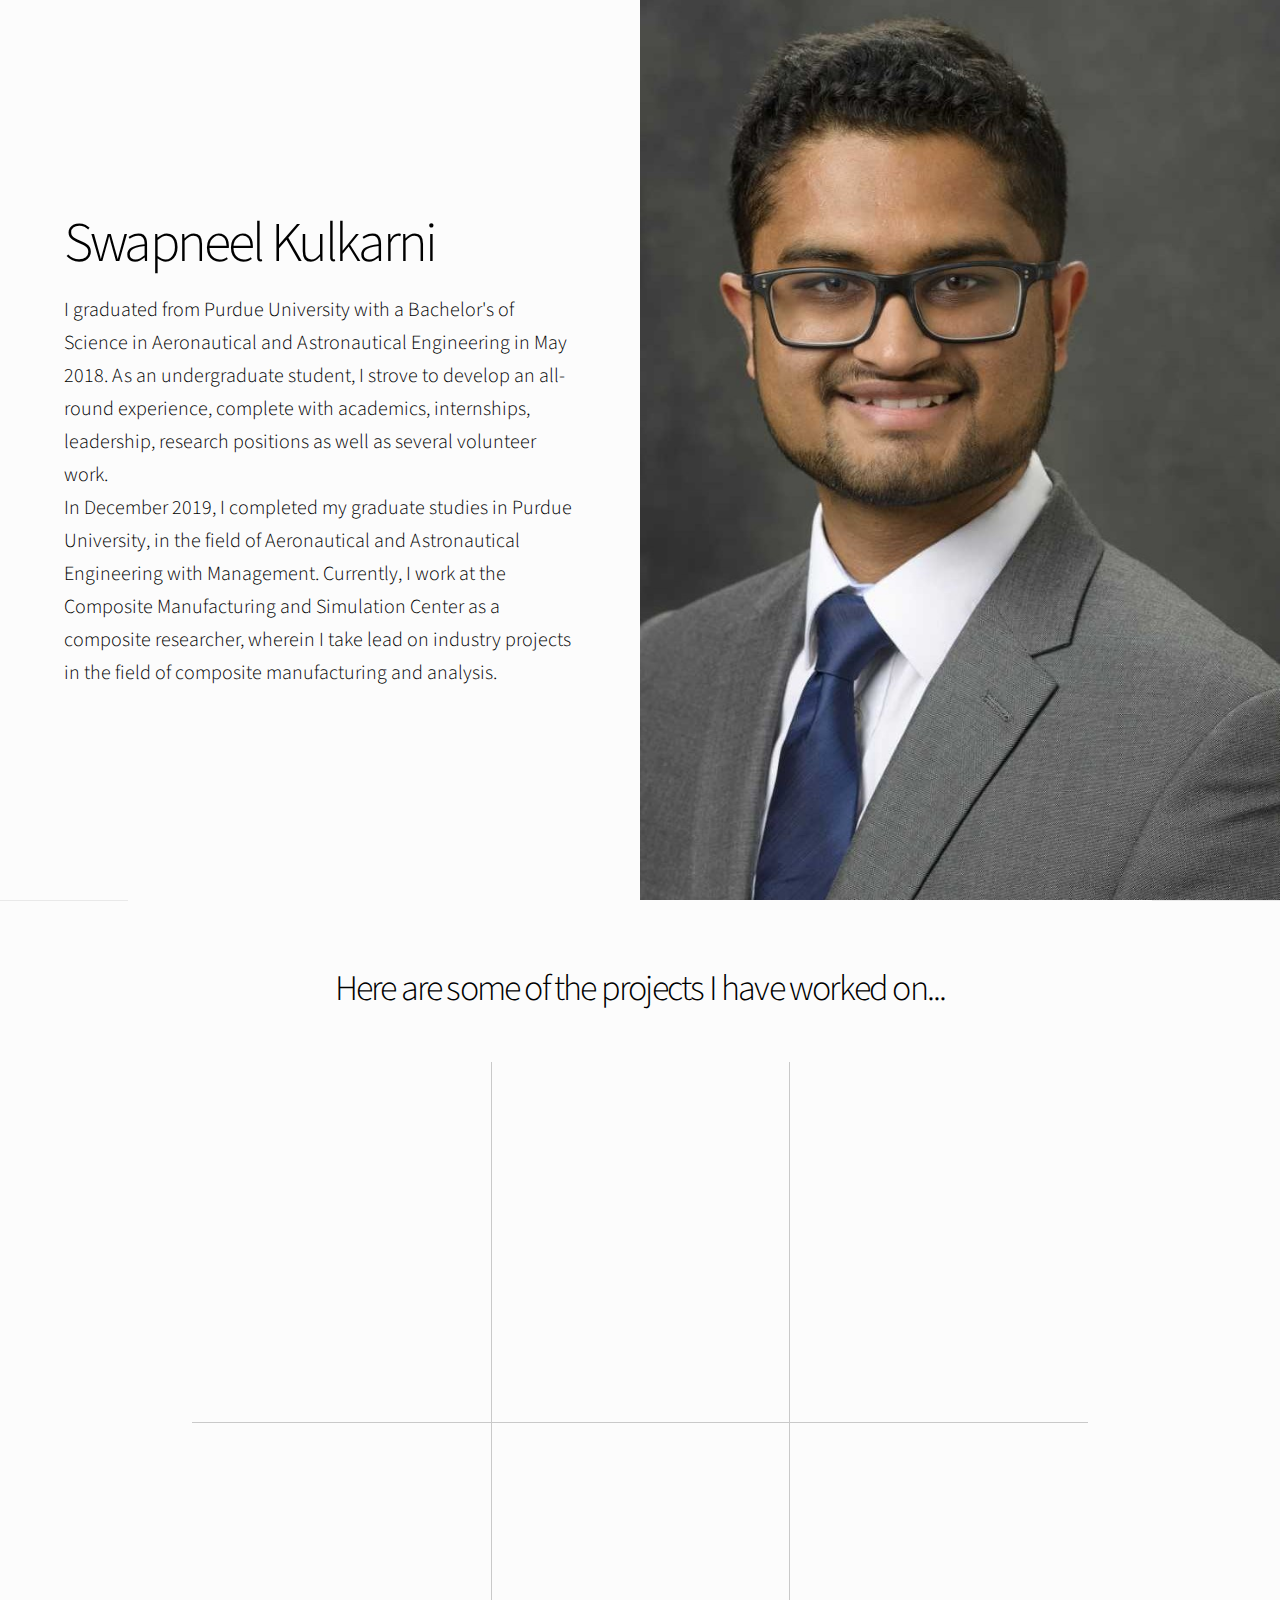
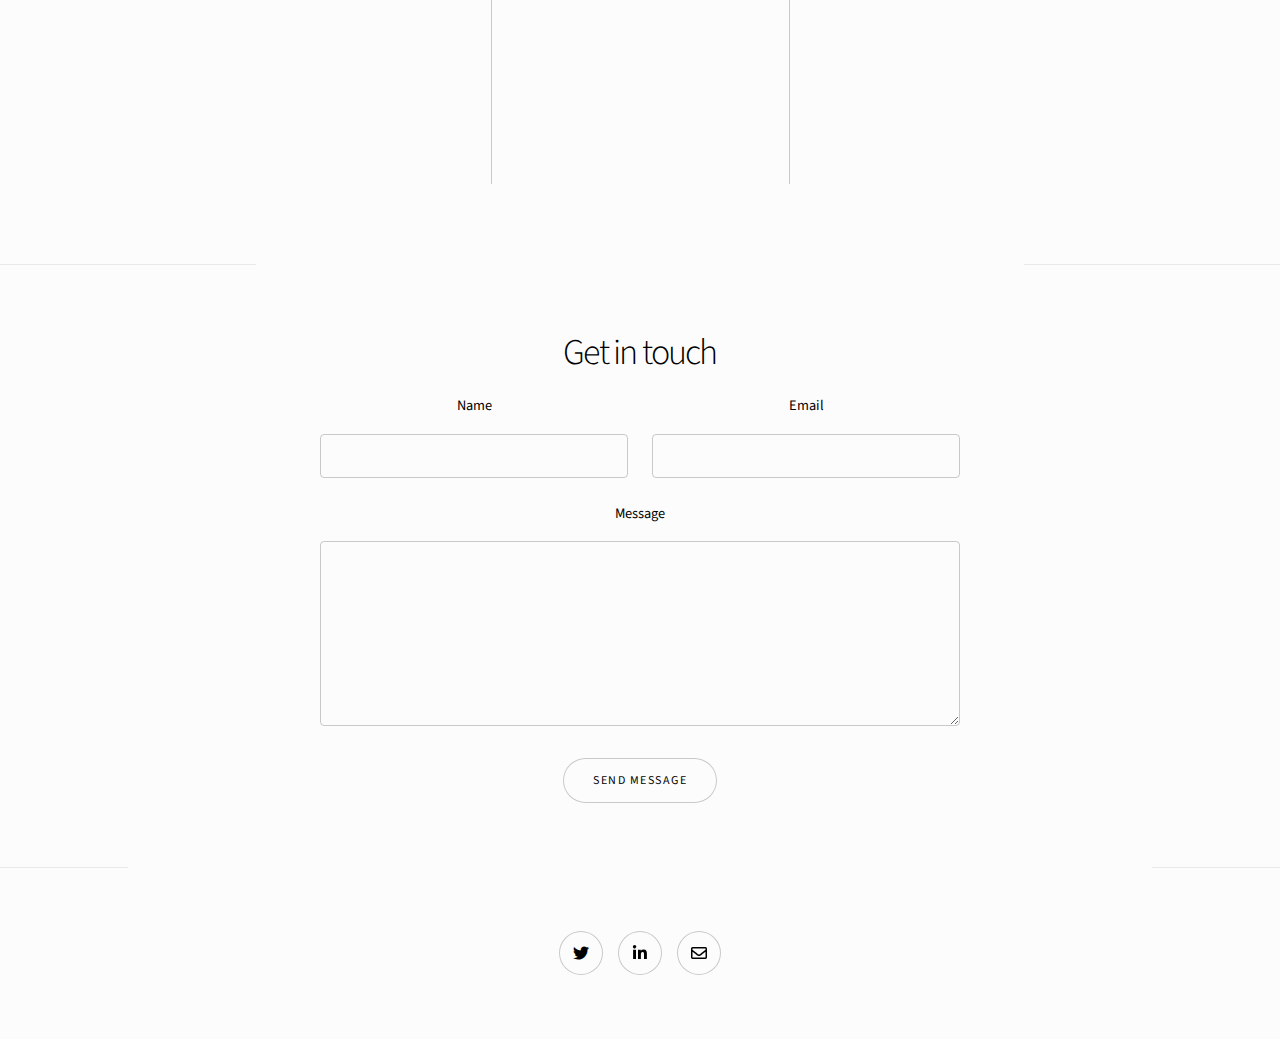
==== index.html @ a33b2bcf "Initialized Swapneel's website" ====
<!DOCTYPE HTML>
<!--
	Story by HTML5 UP
	html5up.net | @ajlkn
	Free for personal and commercial use under the CCA 3.0 license (html5up.net/license)
-->
<html>

<head>
	<title>Story by HTML5 UP</title>
	<meta charset="utf-8" />
	<meta name="viewport" content="width=device-width, initial-scale=1, user-scalable=no" />
	<link rel="stylesheet" href="assets/css/main.css" />
	<noscript>
		<link rel="stylesheet" href="assets/css/noscript.css" /></noscript>
</head>

<body class="is-preload">

	<!-- Wrapper -->
	<div id="wrapper" class="divided">

		<!-- One -->
		<section
			class="banner style1 orient-left content-align-left image-position-right fullscreen onload-image-fade-in onload-content-fade-right">
			<div class="content">
				<h1>Swapneel Kulkarni</h1>
				<p class="major">I graduated from Purdue University with a Bachelor's of Science in Aeronautical and
					Astronautical Engineering in May 2018. As an undergraduate student, I strove to develop an all-round
					experience, complete with academics, internships, leadership, research positions as well as several
					volunteer work. <br>

					In December 2019, I completed my graduate studies in Purdue University, in the field of Aeronautical
					and Astronautical Engineering with Management. Currently, I work at the Composite Manufacturing and
					Simulation Center as a composite researcher, wherein I take lead on industry projects in the field
					of composite manufacturing and analysis.<br>

				</p>

			</div>
			<div class="image">
				<img src="images/Professional Photo2.jpg" alt="" />
			</div>
		</section>




		<!-- Six -->
		<section class="wrapper style1 align-center">
			<div class="inner">
				<h2>Here are some of the projects I have worked on...</h2>
				<div class="items style1 medium onscroll-fade-in">
					<section>
						<h3>Composite Manufacturing and Simulation Center</h3>
						<p>Lorem ipsum dolor sit amet, consectetur adipiscing elit. Morbi dui turpis, cursus eget orci
							amet aliquam congue semper. Etiam eget ultrices risus nec tempor elit.</p>
						<form >
							
								<input class="portfolio-details-button" type="button" value="Details" id="xyz">
							
						</form>
					</section>
					
					<section>
						<h3>Composite Manufacturing and Simulation Center</h3>
						<p>Lorem ipsum dolor sit amet, consectetur adipiscing elit. Morbi dui turpis, cursus eget orci
							amet aliquam congue semper. Etiam eget ultrices risus nec tempor elit.</p>
						<form>
							<a href="#">
								<input type="button" value="Details" class="portfolio-details-button">
							</a>
						</form>
					</section>
					<section>
						<h3>Composite Manufacturing and Simulation Center</h3>
						<p>Lorem ipsum dolor sit amet, consectetur adipiscing elit. Morbi dui turpis, cursus eget orci
							amet aliquam congue semper. Etiam eget ultrices risus nec tempor elit.</p>
						<form>
							<a href="#">
								<input type="button" value="Details" class="portfolio-details-button">
							</a>
						</form>
					</section>
					<section>
						<h3>Composite Manufacturing and Simulation Center</h3>
						<p>Lorem ipsum dolor sit amet, consectetur adipiscing elit. Morbi dui turpis, cursus eget orci
							amet aliquam congue semper. Etiam eget ultrices risus nec tempor elit.</p>
						<form>
							<a href="#">
								<input type="button" value="Details" class="portfolio-details-button">
							</a>
						</form>
					</section>
					<section>
						<h3>Composite Manufacturing and Simulation Center</h3>
						<p>Lorem ipsum dolor sit amet, consectetur adipiscing elit. Morbi dui turpis, cursus eget orci
							amet aliquam congue semper. Etiam eget ultrices risus nec tempor elit.</p>
						<form>
							<a href="#">
								<input type="button" value="Details" class="portfolio-details-button">
							</a>
						</form>
					</section>
					<section>
						<h3>Composite Manufacturing and Simulation Center</h3>
						<p>Lorem ipsum dolor sit amet, consectetur adipiscing elit. Morbi dui turpis, cursus eget orci
							amet aliquam congue semper. Etiam eget ultrices risus nec tempor elit.</p>
						<form>
							<a href="#">
								<input type="button" value="Details" class="portfolio-details-button">
							</a>
						</form>
					</section>
				</div>
			</div>
		</section>




		<div class="modal">
			<div class="blankpage">
				<h2 class="lotitle">Lorem, ipsum dolor.</h2>
				<p class="lotext">Lorem ipsum dolor sit amet consectetur, adipisicing elit. Provident at id voluptas
					nostrum, omnis pariatur nam tenetur, distinctio reprehenderit vel laborum! Quas dolorem
					recusandae repudiandae. Amet dolorum quis velit fugiat. Lorem ipsum dolor sit, amet
					consectetur adipisicing elit. Reprehenderit, dignissimos. <br>Illum omnis, deserunt aut
					veritatis accusantium nesciunt dicta officiis dolore sit quos reprehenderit impedit
					temporibus ad quae voluptatem sequi libero! Lorem ipsum dolor sit amet consectetur,
					adipisicing elit. Ad qui officiis deleniti perferendis eum obcaecati adipisci nihil.
					<br>Commodi fuga necessitatibus, quis architecto, possimus nostrum, adipisci atque
					aliquam recusandae temporibus quod?Lorem ipsum dolor sit amet, consectetur adipisicing
					elit. Reprehenderit eveniet, qui expedita distinctio modi tenetur provident laboriosam
					ea sunt incidunt illum eaque autem totam vel assumenda optio ipsum excepturi
					minima!Lorem ipsum dolor sit amet consectetur, adipisicing elit. Provident at id
					voluptas nostrum, omnis pariatur nam tenetur, distinctio reprehenderit vel laborum! Quas
					dolorem recusandae repudiandae. Amet dolorum quis velit fugiat. Lorem ipsum dolor sit,
					amet consectetur adipisicing elit. Reprehenderit, dignissimos. <br>Illum omnis, deserunt
					aut veritatis accusantium nesciunt dicta officiis dolore sit quos reprehenderit impedit
					temporibus ad quae voluptatem sequi libero! Lorem ipsum dolor sit amet consectetur,
					adipisicing elit. Ad qui officiis deleniti perferendis eum obcaecati adipisci nihil.
					<br>Commodi fuga necessitatibus, quis architecto, possimus nostrum, adipisci atque
					aliquam recusandae temporibus quod?Lorem ipsum dolor sit amet, consectetur adipisicing
					elit. Reprehenderit eveniet, qui expedita distinctio modi tenetur provident laboriosam
					ea sunt incidunt illum eaque autem totam vel assumenda optio ipsum excepturi minima!</p>
			</div>
		</div>



		<!-- Seven -->
		<section class="wrapper style1 align-center">
			<div class="inner medium">
				<h2>Get in touch</h2>
				<form method="post" action="#">
					<div class="fields">
						<div class="field half">
							<label for="name">Name</label>
							<input type="text" name="name" id="name" value="" />
						</div>
						<div class="field half">
							<label for="email">Email</label>
							<input type="email" name="email" id="email" value="" />
						</div>
						<div class="field">
							<label for="message">Message</label>
							<textarea name="message" id="message" rows="6"></textarea>
						</div>
					</div>
					<ul class="actions special">
						<li><input type="submit" name="submit" id="submit" value="Send Message" /></li>
					</ul>
				</form>

			</div>
		</section>

		<!-- Footer -->
		<footer class="wrapper style1 align-center">
			<div class="inner">
				<ul class="icons">
					<li><a href="#" class="icon brands style2 fa-twitter"><span class="label">Twitter</span></a></li>
					<li><a href="https://www.linkedin.com/in/swapneel-kulkarni/"
							class="icon brands style2 fa-linkedin-in"><span class="label">LinkedIn</span></a></li>
					<li><a href="#" class="icon style2 fa-envelope"><span class="label">Email</span></a></li>
				</ul>

			</div>
		</footer>

	</div>

	<!-- Scripts -->
	<script src="assets/js/jquery.min.js"></script>
	<script src="assets/js/jquery.scrollex.min.js"></script>
	<script src="assets/js/jquery.scrolly.min.js"></script>
	<script src="assets/js/browser.min.js"></script>
	<script src="assets/js/breakpoints.min.js"></script>
	<script src="assets/js/util.js"></script>
	<script src="assets/js/main.js"></script>
	<script src="assets/js/app.js"></script>


</body>

</html>
---- assets/css/main.css ----
@import url(fontawesome-all.min.css);
@import url("https://fonts.googleapis.com/css?family=Source+Sans+Pro:300,300i,400,400i");

html, body, div, span, applet, object,
iframe, h1, h2, h3, h4, h5, h6, p, blockquote,
pre, a, abbr, acronym, address, big, cite,
code, del, dfn, em, img, ins, kbd, q, s, samp,
small, strike, strong, sub, sup, tt, var, b,
u, i, center, dl, dt, dd, ol, ul, li, fieldset,
form, label, legend, table, caption, tbody,
tfoot, thead, tr, th, td, article, aside,
canvas, details, embed, figure, figcaption,
footer, header, hgroup, menu, nav, output, ruby,
section, summary, time, mark, audio, video {
	margin: 0;
	padding: 0;
	border: 0;
	font-size: 100%;
	font: inherit;
	vertical-align: baseline;
	background-color: #fcfcfc;}

article, aside, details, figcaption, figure,
footer, header, hgroup, menu, nav, section {
	display: block;}

body {
	line-height: 1;
}

.modal {
	background: rgba(0, 0, 0, 0.8);
	position: fixed;
	top: 0;
	left: 0;
	width: 100%;
	height: 100%;
	opacity: 0;
	pointer-events: none;
}

.modal.open {
	opacity: 1;
	pointer-events: all;
}

.modal h2 {
	color: white;
	position: absolute;
	bottom: 5%;
	left: 50%;
	transform: translate(-50%, -5%);
}

.modal p {
	color: white;
	position: absolute;
	bottom: 5%;
	left: 50%;
	transform: translate(-50%, -5%);
}



ol, ul {
	list-style: none;
}

blockquote, q {
	quotes: none;
}

	blockquote:before, blockquote:after, q:before, q:after {
		content: '';
		content: none;
	}

table {
	border-collapse: collapse;
	border-spacing: 0;
}

body {
	-webkit-text-size-adjust: none;
}

mark {
	background-color: transparent;
	color: inherit;
}

input::-moz-focus-inner {
	border: 0;
	padding: 0;
}

input, select, textarea {
	-moz-appearance: none;
	-webkit-appearance: none;
	-ms-appearance: none;
	appearance: none;
}

/* Basic */

	@-ms-viewport {
		width: device-width;
	}

	body {
		-ms-overflow-style: scrollbar;
	}

	@media screen and (max-width: 480px) {

		html, body {
			min-width: 320px;
		}

	}

	html {
		box-sizing: border-box;
	}

	*, *:before, *:after {
		box-sizing: inherit;
	}

	body {
		background: #ffffff;
	}

		body.is-preload *, body.is-preload *:before, body.is-preload *:after {
			-moz-animation: none !important;
			-webkit-animation: none !important;
			-ms-animation: none !important;
			animation: none !important;
			-moz-transition: none !important;
			-webkit-transition: none !important;
			-ms-transition: none !important;
			transition: none !important;
		}

/* Type */

	html {
		font-size: 18pt;
	}

		@media screen and (max-width: 1680px) {

			html {
				font-size: 14pt;
			}

		}

		@media screen and (max-width: 1280px) {

			html {
				font-size: 12pt;
			}

		}

		@media screen and (max-width: 736px) {

			html {
				font-size: 11pt;
			}

		}

		@media screen and (max-width: 360px) {

			html {
				font-size: 10pt;
			}

		}

	body {
		background-color: #ffffff;
		color: #000000;
	}

	body, input, select, textarea {
		font-family: "Source Sans Pro", Helvetica, sans-serif;
		font-size: 1rem;
		font-weight: 300;
		line-height: 1.65;
	}

	a {
		-moz-transition: color 0.2s ease-in-out;
		-webkit-transition: color 0.2s ease-in-out;
		-ms-transition: color 0.2s ease-in-out;
		transition: color 0.2s ease-in-out;
		text-decoration: none;
	}

		a:hover {
			text-decoration: none;
		}

	strong, b {
		font-weight: 400;
	}

	em, i {
		font-style: italic;
	}

	p {
		margin: 0 0 2rem 0;
	}

		p.major {
			font-size: 1.25rem;
		}

	h1, h2, h3, h4, h5, h6 {
		font-weight: 300;
		line-height: 1.375;
		letter-spacing: -0.05em;
		margin: 0 0 1rem 0;
	}

		h1 a, h2 a, h3 a, h4 a, h5 a, h6 a {
			color: inherit;
			text-decoration: none;
		}

	h1 {
		font-size: 3.5rem;
		line-height: 1.2;
	}

	h2 {
		font-size: 2.25rem;
	}

	h3 {
		font-size: 1.5rem;
	}

	h4 {
		font-size: 1.1rem;
	}

	h5 {
		font-size: 0.9rem;
	}

	h6 {
		font-size: 0.7rem;
	}

	sub {
		font-size: 0.8rem;
		position: relative;
		top: 0.5rem;
	}

	sup {
		font-size: 0.8rem;
		position: relative;
		top: -0.5rem;
	}

	blockquote {
		border-left: solid 4px;
		font-style: italic;
		margin: 0 0 2rem 0;
		padding: 0.5rem 0 0.5rem 2rem;
	}

	code {
		border-radius: 4px;
		font-family: "Courier New", monospace;
		font-size: 0.9em;
		margin: 0 0.25rem;
		padding: 0.25rem 0.325rem;
	}

	pre {
		-webkit-overflow-scrolling: touch;
		font-family: "Courier New", monospace;
		font-size: 0.9em;
		margin: 0 0 2rem 0;
	}

		pre code {
			display: block;
			line-height: 1.5;
			padding: 0.75rem 1rem;
			overflow-x: auto;
		}

	hr {
		border: 0;
		border-bottom: solid 1px;
		margin: 2.5rem 0;
	}

		hr.major {
			margin: 3.5rem 0;
		}

	.align-left {
		text-align: left;
	}

	.align-center {
		text-align: center;
	}

	.align-right {
		text-align: right;
	}

	@media screen and (max-width: 736px) {

		p.major {
			font-size: 1.1rem;
		}

		h1 {
			font-size: 2.5rem;
		}

		h2 {
			font-size: 2rem;
		}

		h3 {
			font-size: 1.25rem;
		}

		h4 {
			font-size: 1rem;
		}

	}

	input, select, textarea {
		color: #000000;
	}

	a {
		color: #000000;
	}

		a:hover {
			color: #47D3E5;
		}

	strong, b {
		color: #000000;
	}

	h1, h2, h3, h4, h5, h6 {
		color: #000000;
	}

	blockquote {
		border-left-color: rgba(0, 0, 0, 0.2);
	}

	code {
		background: rgba(0, 0, 0, 0.05);
		border-color: rgba(0, 0, 0, 0.2);
	}

	hr {
		border-bottom-color: rgba(0, 0, 0, 0.2);
	}

/* Row */

	.row {
		display: flex;
		flex-wrap: wrap;
		box-sizing: border-box;
		align-items: stretch;
	}

		.row > * {
			box-sizing: border-box;
		}

		.row.gtr-uniform > * > :last-child {
			margin-bottom: 0;
		}

		.row.aln-left {
			justify-content: flex-start;
		}

		.row.aln-center {
			justify-content: center;
		}

		.row.aln-right {
			justify-content: flex-end;
		}

		.row.aln-top {
			align-items: flex-start;
		}

		.row.aln-middle {
			align-items: center;
		}

		.row.aln-bottom {
			align-items: flex-end;
		}

		.row > .imp {
			order: -1;
		}

		.row > .col-1 {
			width: 8.33333%;
		}

		.row > .off-1 {
			margin-left: 8.33333%;
		}

		.row > .col-2 {
			width: 16.66667%;
		}

		.row > .off-2 {
			margin-left: 16.66667%;
		}

		.row > .col-3 {
			width: 25%;
		}

		.row > .off-3 {
			margin-left: 25%;
		}

		.row > .col-4 {
			width: 33.33333%;
		}

		.row > .off-4 {
			margin-left: 33.33333%;
		}

		.row > .col-5 {
			width: 41.66667%;
		}

		.row > .off-5 {
			margin-left: 41.66667%;
		}

		.row > .col-6 {
			width: 50%;
		}

		.row > .off-6 {
			margin-left: 50%;
		}

		.row > .col-7 {
			width: 58.33333%;
		}

		.row > .off-7 {
			margin-left: 58.33333%;
		}

		.row > .col-8 {
			width: 66.66667%;
		}

		.row > .off-8 {
			margin-left: 66.66667%;
		}

		.row > .col-9 {
			width: 75%;
		}

		.row > .off-9 {
			margin-left: 75%;
		}

		.row > .col-10 {
			width: 83.33333%;
		}

		.row > .off-10 {
			margin-left: 83.33333%;
		}

		.row > .col-11 {
			width: 91.66667%;
		}

		.row > .off-11 {
			margin-left: 91.66667%;
		}

		.row > .col-12 {
			width: 100%;
		}

		.row > .off-12 {
			margin-left: 100%;
		}

		.row.gtr-0 {
			margin-top: 0;
			margin-left: 0rem;
		}

			.row.gtr-0 > * {
				padding: 0 0 0 0rem;
			}

			.row.gtr-0.gtr-uniform {
				margin-top: 0rem;
			}

				.row.gtr-0.gtr-uniform > * {
					padding-top: 0rem;
				}

		.row.gtr-25 {
			margin-top: 0;
			margin-left: -0.5rem;
		}

			.row.gtr-25 > * {
				padding: 0 0 0 0.5rem;
			}

			.row.gtr-25.gtr-uniform {
				margin-top: -0.5rem;
			}

				.row.gtr-25.gtr-uniform > * {
					padding-top: 0.5rem;
				}

		.row.gtr-50 {
			margin-top: 0;
			margin-left: -1rem;
		}

			.row.gtr-50 > * {
				padding: 0 0 0 1rem;
			}

			.row.gtr-50.gtr-uniform {
				margin-top: -1rem;
			}

				.row.gtr-50.gtr-uniform > * {
					padding-top: 1rem;
				}

		.row {
			margin-top: 0;
			margin-left: -2rem;
		}

			.row > * {
				padding: 0 0 0 2rem;
			}

			.row.gtr-uniform {
				margin-top: -2rem;
			}

				.row.gtr-uniform > * {
					padding-top: 2rem;
				}

		.row.gtr-150 {
			margin-top: 0;
			margin-left: -3rem;
		}

			.row.gtr-150 > * {
				padding: 0 0 0 3rem;
			}

			.row.gtr-150.gtr-uniform {
				margin-top: -3rem;
			}

				.row.gtr-150.gtr-uniform > * {
					padding-top: 3rem;
				}

		.row.gtr-200 {
			margin-top: 0;
			margin-left: -4rem;
		}

			.row.gtr-200 > * {
				padding: 0 0 0 4rem;
			}

			.row.gtr-200.gtr-uniform {
				margin-top: -4rem;
			}

				.row.gtr-200.gtr-uniform > * {
					padding-top: 4rem;
				}

		@media screen and (max-width: 1680px) {

			.row {
				display: flex;
				flex-wrap: wrap;
				box-sizing: border-box;
				align-items: stretch;
			}

				.row > * {
					box-sizing: border-box;
				}

				.row.gtr-uniform > * > :last-child {
					margin-bottom: 0;
				}

				.row.aln-left {
					justify-content: flex-start;
				}

				.row.aln-center {
					justify-content: center;
				}

				.row.aln-right {
					justify-content: flex-end;
				}

				.row.aln-top {
					align-items: flex-start;
				}

				.row.aln-middle {
					align-items: center;
				}

				.row.aln-bottom {
					align-items: flex-end;
				}

				.row > .imp-xlarge {
					order: -1;
				}

				.row > .col-1-xlarge {
					width: 8.33333%;
				}

				.row > .off-1-xlarge {
					margin-left: 8.33333%;
				}

				.row > .col-2-xlarge {
					width: 16.66667%;
				}

				.row > .off-2-xlarge {
					margin-left: 16.66667%;
				}

				.row > .col-3-xlarge {
					width: 25%;
				}

				.row > .off-3-xlarge {
					margin-left: 25%;
				}

				.row > .col-4-xlarge {
					width: 33.33333%;
				}

				.row > .off-4-xlarge {
					margin-left: 33.33333%;
				}

				.row > .col-5-xlarge {
					width: 41.66667%;
				}

				.row > .off-5-xlarge {
					margin-left: 41.66667%;
				}

				.row > .col-6-xlarge {
					width: 50%;
				}

				.row > .off-6-xlarge {
					margin-left: 50%;
				}

				.row > .col-7-xlarge {
					width: 58.33333%;
				}

				.row > .off-7-xlarge {
					margin-left: 58.33333%;
				}

				.row > .col-8-xlarge {
					width: 66.66667%;
				}

				.row > .off-8-xlarge {
					margin-left: 66.66667%;
				}

				.row > .col-9-xlarge {
					width: 75%;
				}

				.row > .off-9-xlarge {
					margin-left: 75%;
				}

				.row > .col-10-xlarge {
					width: 83.33333%;
				}

				.row > .off-10-xlarge {
					margin-left: 83.33333%;
				}

				.row > .col-11-xlarge {
					width: 91.66667%;
				}

				.row > .off-11-xlarge {
					margin-left: 91.66667%;
				}

				.row > .col-12-xlarge {
					width: 100%;
				}

				.row > .off-12-xlarge {
					margin-left: 100%;
				}

				.row.gtr-0 {
					margin-top: 0;
					margin-left: 0rem;
				}

					.row.gtr-0 > * {
						padding: 0 0 0 0rem;
					}

					.row.gtr-0.gtr-uniform {
						margin-top: 0rem;
					}

						.row.gtr-0.gtr-uniform > * {
							padding-top: 0rem;
						}

				.row.gtr-25 {
					margin-top: 0;
					margin-left: -0.5rem;
				}

					.row.gtr-25 > * {
						padding: 0 0 0 0.5rem;
					}

					.row.gtr-25.gtr-uniform {
						margin-top: -0.5rem;
					}

						.row.gtr-25.gtr-uniform > * {
							padding-top: 0.5rem;
						}

				.row.gtr-50 {
					margin-top: 0;
					margin-left: -1rem;
				}

					.row.gtr-50 > * {
						padding: 0 0 0 1rem;
					}

					.row.gtr-50.gtr-uniform {
						margin-top: -1rem;
					}

						.row.gtr-50.gtr-uniform > * {
							padding-top: 1rem;
						}

				.row {
					margin-top: 0;
					margin-left: -2rem;
				}

					.row > * {
						padding: 0 0 0 2rem;
					}

					.row.gtr-uniform {
						margin-top: -2rem;
					}

						.row.gtr-uniform > * {
							padding-top: 2rem;
						}

				.row.gtr-150 {
					margin-top: 0;
					margin-left: -3rem;
				}

					.row.gtr-150 > * {
						padding: 0 0 0 3rem;
					}

					.row.gtr-150.gtr-uniform {
						margin-top: -3rem;
					}

						.row.gtr-150.gtr-uniform > * {
							padding-top: 3rem;
						}

				.row.gtr-200 {
					margin-top: 0;
					margin-left: -4rem;
				}

					.row.gtr-200 > * {
						padding: 0 0 0 4rem;
					}

					.row.gtr-200.gtr-uniform {
						margin-top: -4rem;
					}

						.row.gtr-200.gtr-uniform > * {
							padding-top: 4rem;
						}

		}

		@media screen and (max-width: 1280px) {

			.row {
				display: flex;
				flex-wrap: wrap;
				box-sizing: border-box;
				align-items: stretch;
			}

				.row > * {
					box-sizing: border-box;
				}

				.row.gtr-uniform > * > :last-child {
					margin-bottom: 0;
				}

				.row.aln-left {
					justify-content: flex-start;
				}

				.row.aln-center {
					justify-content: center;
				}

				.row.aln-right {
					justify-content: flex-end;
				}

				.row.aln-top {
					align-items: flex-start;
				}

				.row.aln-middle {
					align-items: center;
				}

				.row.aln-bottom {
					align-items: flex-end;
				}

				.row > .imp-large {
					order: -1;
				}

				.row > .col-1-large {
					width: 8.33333%;
				}

				.row > .off-1-large {
					margin-left: 8.33333%;
				}

				.row > .col-2-large {
					width: 16.66667%;
				}

				.row > .off-2-large {
					margin-left: 16.66667%;
				}

				.row > .col-3-large {
					width: 25%;
				}

				.row > .off-3-large {
					margin-left: 25%;
				}

				.row > .col-4-large {
					width: 33.33333%;
				}

				.row > .off-4-large {
					margin-left: 33.33333%;
				}

				.row > .col-5-large {
					width: 41.66667%;
				}

				.row > .off-5-large {
					margin-left: 41.66667%;
				}

				.row > .col-6-large {
					width: 50%;
				}

				.row > .off-6-large {
					margin-left: 50%;
				}

				.row > .col-7-large {
					width: 58.33333%;
				}

				.row > .off-7-large {
					margin-left: 58.33333%;
				}

				.row > .col-8-large {
					width: 66.66667%;
				}

				.row > .off-8-large {
					margin-left: 66.66667%;
				}

				.row > .col-9-large {
					width: 75%;
				}

				.row > .off-9-large {
					margin-left: 75%;
				}

				.row > .col-10-large {
					width: 83.33333%;
				}

				.row > .off-10-large {
					margin-left: 83.33333%;
				}

				.row > .col-11-large {
					width: 91.66667%;
				}

				.row > .off-11-large {
					margin-left: 91.66667%;
				}

				.row > .col-12-large {
					width: 100%;
				}

				.row > .off-12-large {
					margin-left: 100%;
				}

				.row.gtr-0 {
					margin-top: 0;
					margin-left: 0rem;
				}

					.row.gtr-0 > * {
						padding: 0 0 0 0rem;
					}

					.row.gtr-0.gtr-uniform {
						margin-top: 0rem;
					}

						.row.gtr-0.gtr-uniform > * {
							padding-top: 0rem;
						}

				.row.gtr-25 {
					margin-top: 0;
					margin-left: -0.5rem;
				}

					.row.gtr-25 > * {
						padding: 0 0 0 0.5rem;
					}

					.row.gtr-25.gtr-uniform {
						margin-top: -0.5rem;
					}

						.row.gtr-25.gtr-uniform > * {
							padding-top: 0.5rem;
						}

				.row.gtr-50 {
					margin-top: 0;
					margin-left: -1rem;
				}

					.row.gtr-50 > * {
						padding: 0 0 0 1rem;
					}

					.row.gtr-50.gtr-uniform {
						margin-top: -1rem;
					}

						.row.gtr-50.gtr-uniform > * {
							padding-top: 1rem;
						}

				.row {
					margin-top: 0;
					margin-left: -2rem;
				}

					.row > * {
						padding: 0 0 0 2rem;
					}

					.row.gtr-uniform {
						margin-top: -2rem;
					}

						.row.gtr-uniform > * {
							padding-top: 2rem;
						}

				.row.gtr-150 {
					margin-top: 0;
					margin-left: -3rem;
				}

					.row.gtr-150 > * {
						padding: 0 0 0 3rem;
					}

					.row.gtr-150.gtr-uniform {
						margin-top: -3rem;
					}

						.row.gtr-150.gtr-uniform > * {
							padding-top: 3rem;
						}

				.row.gtr-200 {
					margin-top: 0;
					margin-left: -4rem;
				}

					.row.gtr-200 > * {
						padding: 0 0 0 4rem;
					}

					.row.gtr-200.gtr-uniform {
						margin-top: -4rem;
					}

						.row.gtr-200.gtr-uniform > * {
							padding-top: 4rem;
						}

		}

		@media screen and (max-width: 980px) {

			.row {
				display: flex;
				flex-wrap: wrap;
				box-sizing: border-box;
				align-items: stretch;
			}

				.row > * {
					box-sizing: border-box;
				}

				.row.gtr-uniform > * > :last-child {
					margin-bottom: 0;
				}

				.row.aln-left {
					justify-content: flex-start;
				}

				.row.aln-center {
					justify-content: center;
				}

				.row.aln-right {
					justify-content: flex-end;
				}

				.row.aln-top {
					align-items: flex-start;
				}

				.row.aln-middle {
					align-items: center;
				}

				.row.aln-bottom {
					align-items: flex-end;
				}

				.row > .imp-medium {
					order: -1;
				}

				.row > .col-1-medium {
					width: 8.33333%;
				}

				.row > .off-1-medium {
					margin-left: 8.33333%;
				}

				.row > .col-2-medium {
					width: 16.66667%;
				}

				.row > .off-2-medium {
					margin-left: 16.66667%;
				}

				.row > .col-3-medium {
					width: 25%;
				}

				.row > .off-3-medium {
					margin-left: 25%;
				}

				.row > .col-4-medium {
					width: 33.33333%;
				}

				.row > .off-4-medium {
					margin-left: 33.33333%;
				}

				.row > .col-5-medium {
					width: 41.66667%;
				}

				.row > .off-5-medium {
					margin-left: 41.66667%;
				}

				.row > .col-6-medium {
					width: 50%;
				}

				.row > .off-6-medium {
					margin-left: 50%;
				}

				.row > .col-7-medium {
					width: 58.33333%;
				}

				.row > .off-7-medium {
					margin-left: 58.33333%;
				}

				.row > .col-8-medium {
					width: 66.66667%;
				}

				.row > .off-8-medium {
					margin-left: 66.66667%;
				}

				.row > .col-9-medium {
					width: 75%;
				}

				.row > .off-9-medium {
					margin-left: 75%;
				}

				.row > .col-10-medium {
					width: 83.33333%;
				}

				.row > .off-10-medium {
					margin-left: 83.33333%;
				}

				.row > .col-11-medium {
					width: 91.66667%;
				}

				.row > .off-11-medium {
					margin-left: 91.66667%;
				}

				.row > .col-12-medium {
					width: 100%;
				}

				.row > .off-12-medium {
					margin-left: 100%;
				}

				.row.gtr-0 {
					margin-top: 0;
					margin-left: 0rem;
				}

					.row.gtr-0 > * {
						padding: 0 0 0 0rem;
					}

					.row.gtr-0.gtr-uniform {
						margin-top: 0rem;
					}

						.row.gtr-0.gtr-uniform > * {
							padding-top: 0rem;
						}

				.row.gtr-25 {
					margin-top: 0;
					margin-left: -0.5rem;
				}

					.row.gtr-25 > * {
						padding: 0 0 0 0.5rem;
					}

					.row.gtr-25.gtr-uniform {
						margin-top: -0.5rem;
					}

						.row.gtr-25.gtr-uniform > * {
							padding-top: 0.5rem;
						}

				.row.gtr-50 {
					margin-top: 0;
					margin-left: -1rem;
				}

					.row.gtr-50 > * {
						padding: 0 0 0 1rem;
					}

					.row.gtr-50.gtr-uniform {
						margin-top: -1rem;
					}

						.row.gtr-50.gtr-uniform > * {
							padding-top: 1rem;
						}

				.row {
					margin-top: 0;
					margin-left: -2rem;
				}

					.row > * {
						padding: 0 0 0 2rem;
					}

					.row.gtr-uniform {
						margin-top: -2rem;
					}

						.row.gtr-uniform > * {
							padding-top: 2rem;
						}

				.row.gtr-150 {
					margin-top: 0;
					margin-left: -3rem;
				}

					.row.gtr-150 > * {
						padding: 0 0 0 3rem;
					}

					.row.gtr-150.gtr-uniform {
						margin-top: -3rem;
					}

						.row.gtr-150.gtr-uniform > * {
							padding-top: 3rem;
						}

				.row.gtr-200 {
					margin-top: 0;
					margin-left: -4rem;
				}

					.row.gtr-200 > * {
						padding: 0 0 0 4rem;
					}

					.row.gtr-200.gtr-uniform {
						margin-top: -4rem;
					}

						.row.gtr-200.gtr-uniform > * {
							padding-top: 4rem;
						}

		}

		@media screen and (max-width: 736px) {

			.row {
				display: flex;
				flex-wrap: wrap;
				box-sizing: border-box;
				align-items: stretch;
			}

				.row > * {
					box-sizing: border-box;
				}

				.row.gtr-uniform > * > :last-child {
					margin-bottom: 0;
				}

				.row.aln-left {
					justify-content: flex-start;
				}

				.row.aln-center {
					justify-content: center;
				}

				.row.aln-right {
					justify-content: flex-end;
				}

				.row.aln-top {
					align-items: flex-start;
				}

				.row.aln-middle {
					align-items: center;
				}

				.row.aln-bottom {
					align-items: flex-end;
				}

				.row > .imp-small {
					order: -1;
				}

				.row > .col-1-small {
					width: 8.33333%;
				}

				.row > .off-1-small {
					margin-left: 8.33333%;
				}

				.row > .col-2-small {
					width: 16.66667%;
				}

				.row > .off-2-small {
					margin-left: 16.66667%;
				}

				.row > .col-3-small {
					width: 25%;
				}

				.row > .off-3-small {
					margin-left: 25%;
				}

				.row > .col-4-small {
					width: 33.33333%;
				}

				.row > .off-4-small {
					margin-left: 33.33333%;
				}

				.row > .col-5-small {
					width: 41.66667%;
				}

				.row > .off-5-small {
					margin-left: 41.66667%;
				}

				.row > .col-6-small {
					width: 50%;
				}

				.row > .off-6-small {
					margin-left: 50%;
				}

				.row > .col-7-small {
					width: 58.33333%;
				}

				.row > .off-7-small {
					margin-left: 58.33333%;
				}

				.row > .col-8-small {
					width: 66.66667%;
				}

				.row > .off-8-small {
					margin-left: 66.66667%;
				}

				.row > .col-9-small {
					width: 75%;
				}

				.row > .off-9-small {
					margin-left: 75%;
				}

				.row > .col-10-small {
					width: 83.33333%;
				}

				.row > .off-10-small {
					margin-left: 83.33333%;
				}

				.row > .col-11-small {
					width: 91.66667%;
				}

				.row > .off-11-small {
					margin-left: 91.66667%;
				}

				.row > .col-12-small {
					width: 100%;
				}

				.row > .off-12-small {
					margin-left: 100%;
				}

				.row.gtr-0 {
					margin-top: 0;
					margin-left: 0rem;
				}

					.row.gtr-0 > * {
						padding: 0 0 0 0rem;
					}

					.row.gtr-0.gtr-uniform {
						margin-top: 0rem;
					}

						.row.gtr-0.gtr-uniform > * {
							padding-top: 0rem;
						}

				.row.gtr-25 {
					margin-top: 0;
					margin-left: -0.5rem;
				}

					.row.gtr-25 > * {
						padding: 0 0 0 0.5rem;
					}

					.row.gtr-25.gtr-uniform {
						margin-top: -0.5rem;
					}

						.row.gtr-25.gtr-uniform > * {
							padding-top: 0.5rem;
						}

				.row.gtr-50 {
					margin-top: 0;
					margin-left: -1rem;
				}

					.row.gtr-50 > * {
						padding: 0 0 0 1rem;
					}

					.row.gtr-50.gtr-uniform {
						margin-top: -1rem;
					}

						.row.gtr-50.gtr-uniform > * {
							padding-top: 1rem;
						}

				.row {
					margin-top: 0;
					margin-left: -2rem;
				}

					.row > * {
						padding: 0 0 0 2rem;
					}

					.row.gtr-uniform {
						margin-top: -2rem;
					}

						.row.gtr-uniform > * {
							padding-top: 2rem;
						}

				.row.gtr-150 {
					margin-top: 0;
					margin-left: -3rem;
				}

					.row.gtr-150 > * {
						padding: 0 0 0 3rem;
					}

					.row.gtr-150.gtr-uniform {
						margin-top: -3rem;
					}

						.row.gtr-150.gtr-uniform > * {
							padding-top: 3rem;
						}

				.row.gtr-200 {
					margin-top: 0;
					margin-left: -4rem;
				}

					.row.gtr-200 > * {
						padding: 0 0 0 4rem;
					}

					.row.gtr-200.gtr-uniform {
						margin-top: -4rem;
					}

						.row.gtr-200.gtr-uniform > * {
							padding-top: 4rem;
						}

		}

		@media screen and (max-width: 480px) {

			.row {
				display: flex;
				flex-wrap: wrap;
				box-sizing: border-box;
				align-items: stretch;
			}

				.row > * {
					box-sizing: border-box;
				}

				.row.gtr-uniform > * > :last-child {
					margin-bottom: 0;
				}

				.row.aln-left {
					justify-content: flex-start;
				}

				.row.aln-center {
					justify-content: center;
				}

				.row.aln-right {
					justify-content: flex-end;
				}

				.row.aln-top {
					align-items: flex-start;
				}

				.row.aln-middle {
					align-items: center;
				}

				.row.aln-bottom {
					align-items: flex-end;
				}

				.row > .imp-xsmall {
					order: -1;
				}

				.row > .col-1-xsmall {
					width: 8.33333%;
				}

				.row > .off-1-xsmall {
					margin-left: 8.33333%;
				}

				.row > .col-2-xsmall {
					width: 16.66667%;
				}

				.row > .off-2-xsmall {
					margin-left: 16.66667%;
				}

				.row > .col-3-xsmall {
					width: 25%;
				}

				.row > .off-3-xsmall {
					margin-left: 25%;
				}

				.row > .col-4-xsmall {
					width: 33.33333%;
				}

				.row > .off-4-xsmall {
					margin-left: 33.33333%;
				}

				.row > .col-5-xsmall {
					width: 41.66667%;
				}

				.row > .off-5-xsmall {
					margin-left: 41.66667%;
				}

				.row > .col-6-xsmall {
					width: 50%;
				}

				.row > .off-6-xsmall {
					margin-left: 50%;
				}

				.row > .col-7-xsmall {
					width: 58.33333%;
				}

				.row > .off-7-xsmall {
					margin-left: 58.33333%;
				}

				.row > .col-8-xsmall {
					width: 66.66667%;
				}

				.row > .off-8-xsmall {
					margin-left: 66.66667%;
				}

				.row > .col-9-xsmall {
					width: 75%;
				}

				.row > .off-9-xsmall {
					margin-left: 75%;
				}

				.row > .col-10-xsmall {
					width: 83.33333%;
				}

				.row > .off-10-xsmall {
					margin-left: 83.33333%;
				}

				.row > .col-11-xsmall {
					width: 91.66667%;
				}

				.row > .off-11-xsmall {
					margin-left: 91.66667%;
				}

				.row > .col-12-xsmall {
					width: 100%;
				}

				.row > .off-12-xsmall {
					margin-left: 100%;
				}

				.row.gtr-0 {
					margin-top: 0;
					margin-left: 0rem;
				}

					.row.gtr-0 > * {
						padding: 0 0 0 0rem;
					}

					.row.gtr-0.gtr-uniform {
						margin-top: 0rem;
					}

						.row.gtr-0.gtr-uniform > * {
							padding-top: 0rem;
						}

				.row.gtr-25 {
					margin-top: 0;
					margin-left: -0.5rem;
				}

					.row.gtr-25 > * {
						padding: 0 0 0 0.5rem;
					}

					.row.gtr-25.gtr-uniform {
						margin-top: -0.5rem;
					}

						.row.gtr-25.gtr-uniform > * {
							padding-top: 0.5rem;
						}

				.row.gtr-50 {
					margin-top: 0;
					margin-left: -1rem;
				}

					.row.gtr-50 > * {
						padding: 0 0 0 1rem;
					}

					.row.gtr-50.gtr-uniform {
						margin-top: -1rem;
					}

						.row.gtr-50.gtr-uniform > * {
							padding-top: 1rem;
						}

				.row {
					margin-top: 0;
					margin-left: -2rem;
				}

					.row > * {
						padding: 0 0 0 2rem;
					}

					.row.gtr-uniform {
						margin-top: -2rem;
					}

						.row.gtr-uniform > * {
							padding-top: 2rem;
						}

				.row.gtr-150 {
					margin-top: 0;
					margin-left: -3rem;
				}

					.row.gtr-150 > * {
						padding: 0 0 0 3rem;
					}

					.row.gtr-150.gtr-uniform {
						margin-top: -3rem;
					}

						.row.gtr-150.gtr-uniform > * {
							padding-top: 3rem;
						}

				.row.gtr-200 {
					margin-top: 0;
					margin-left: -4rem;
				}

					.row.gtr-200 > * {
						padding: 0 0 0 4rem;
					}

					.row.gtr-200.gtr-uniform {
						margin-top: -4rem;
					}

						.row.gtr-200.gtr-uniform > * {
							padding-top: 4rem;
						}

		}

		@media screen and (max-width: 360px) {

			.row {
				display: flex;
				flex-wrap: wrap;
				box-sizing: border-box;
				align-items: stretch;
			}

				.row > * {
					box-sizing: border-box;
				}

				.row.gtr-uniform > * > :last-child {
					margin-bottom: 0;
				}

				.row.aln-left {
					justify-content: flex-start;
				}

				.row.aln-center {
					justify-content: center;
				}

				.row.aln-right {
					justify-content: flex-end;
				}

				.row.aln-top {
					align-items: flex-start;
				}

				.row.aln-middle {
					align-items: center;
				}

				.row.aln-bottom {
					align-items: flex-end;
				}

				.row > .imp-xxsmall {
					order: -1;
				}

				.row > .col-1-xxsmall {
					width: 8.33333%;
				}

				.row > .off-1-xxsmall {
					margin-left: 8.33333%;
				}

				.row > .col-2-xxsmall {
					width: 16.66667%;
				}

				.row > .off-2-xxsmall {
					margin-left: 16.66667%;
				}

				.row > .col-3-xxsmall {
					width: 25%;
				}

				.row > .off-3-xxsmall {
					margin-left: 25%;
				}

				.row > .col-4-xxsmall {
					width: 33.33333%;
				}

				.row > .off-4-xxsmall {
					margin-left: 33.33333%;
				}

				.row > .col-5-xxsmall {
					width: 41.66667%;
				}

				.row > .off-5-xxsmall {
					margin-left: 41.66667%;
				}

				.row > .col-6-xxsmall {
					width: 50%;
				}

				.row > .off-6-xxsmall {
					margin-left: 50%;
				}

				.row > .col-7-xxsmall {
					width: 58.33333%;
				}

				.row > .off-7-xxsmall {
					margin-left: 58.33333%;
				}

				.row > .col-8-xxsmall {
					width: 66.66667%;
				}

				.row > .off-8-xxsmall {
					margin-left: 66.66667%;
				}

				.row > .col-9-xxsmall {
					width: 75%;
				}

				.row > .off-9-xxsmall {
					margin-left: 75%;
				}

				.row > .col-10-xxsmall {
					width: 83.33333%;
				}

				.row > .off-10-xxsmall {
					margin-left: 83.33333%;
				}

				.row > .col-11-xxsmall {
					width: 91.66667%;
				}

				.row > .off-11-xxsmall {
					margin-left: 91.66667%;
				}

				.row > .col-12-xxsmall {
					width: 100%;
				}

				.row > .off-12-xxsmall {
					margin-left: 100%;
				}

				.row.gtr-0 {
					margin-top: 0;
					margin-left: 0rem;
				}

					.row.gtr-0 > * {
						padding: 0 0 0 0rem;
					}

					.row.gtr-0.gtr-uniform {
						margin-top: 0rem;
					}

						.row.gtr-0.gtr-uniform > * {
							padding-top: 0rem;
						}

				.row.gtr-25 {
					margin-top: 0;
					margin-left: -0.5rem;
				}

					.row.gtr-25 > * {
						padding: 0 0 0 0.5rem;
					}

					.row.gtr-25.gtr-uniform {
						margin-top: -0.5rem;
					}

						.row.gtr-25.gtr-uniform > * {
							padding-top: 0.5rem;
						}

				.row.gtr-50 {
					margin-top: 0;
					margin-left: -1rem;
				}

					.row.gtr-50 > * {
						padding: 0 0 0 1rem;
					}

					.row.gtr-50.gtr-uniform {
						margin-top: -1rem;
					}

						.row.gtr-50.gtr-uniform > * {
							padding-top: 1rem;
						}

				.row {
					margin-top: 0;
					margin-left: -2rem;
				}

					.row > * {
						padding: 0 0 0 2rem;
					}

					.row.gtr-uniform {
						margin-top: -2rem;
					}

						.row.gtr-uniform > * {
							padding-top: 2rem;
						}

				.row.gtr-150 {
					margin-top: 0;
					margin-left: -3rem;
				}

					.row.gtr-150 > * {
						padding: 0 0 0 3rem;
					}

					.row.gtr-150.gtr-uniform {
						margin-top: -3rem;
					}

						.row.gtr-150.gtr-uniform > * {
							padding-top: 3rem;
						}

				.row.gtr-200 {
					margin-top: 0;
					margin-left: -4rem;
				}

					.row.gtr-200 > * {
						padding: 0 0 0 4rem;
					}

					.row.gtr-200.gtr-uniform {
						margin-top: -4rem;
					}

						.row.gtr-200.gtr-uniform > * {
							padding-top: 4rem;
						}

		}

/* Box */

	.box {
		border-radius: 4px;
		border: solid 1px;
		margin-bottom: 2rem;
		padding: 1.5rem;
	}

		.box > :last-child,
		.box > :last-child > :last-child,
		.box > :last-child > :last-child > :last-child {
			margin-bottom: 0;
		}

		.box.alt {
			border: 0;
			border-radius: 0;
			padding: 0;
		}

	.box {
		border-color: rgba(0, 0, 0, 0.2);
	}

/* Button */

	input[type="submit"],
	input[type="reset"],
	input[type="button"],
	button,
	.button {
		-moz-appearance: none;
		-webkit-appearance: none;
		-ms-appearance: none;
		appearance: none;
		-moz-transition: background-color 0.2s ease-in-out, box-shadow 0.2s ease-in-out, color 0.2s ease-in-out;
		-webkit-transition: background-color 0.2s ease-in-out, box-shadow 0.2s ease-in-out, color 0.2s ease-in-out;
		-ms-transition: background-color 0.2s ease-in-out, box-shadow 0.2s ease-in-out, color 0.2s ease-in-out;
		transition: background-color 0.2s ease-in-out, box-shadow 0.2s ease-in-out, color 0.2s ease-in-out;
		border: 0;
		cursor: pointer;
		display: inline-block;
		font-weight: 400;
		letter-spacing: 0.125em;
		text-align: center;
		text-decoration: none;
		text-transform: uppercase;
		white-space: nowrap;
		font-size: 0.75rem;
		max-width: 20rem;
		height: 3.75em;
		line-height: 3.75em;
		border-radius: 3.75em;
		padding: 0 2.5em;
		text-overflow: ellipsis;
		overflow: hidden;
	}

		input[type="submit"].icon:before,
		input[type="reset"].icon:before,
		input[type="button"].icon:before,
		button.icon:before,
		.button.icon:before {
			margin-right: 0.5rem;
		}

		input[type="submit"].fit,
		input[type="reset"].fit,
		input[type="button"].fit,
		button.fit,
		.button.fit {
			width: 100%;
		}

		input[type="submit"].small,
		input[type="reset"].small,
		input[type="button"].small,
		button.small,
		.button.small {
			font-size: 0.6rem;
			height: 3.325em;
			line-height: 3.325em;
			border-radius: 3.325em;
			padding: 0 2em;
		}

		input[type="submit"].large,
		input[type="reset"].large,
		input[type="button"].large,
		button.large,
		.button.large {
			font-size: 0.8rem;
			height: 4em;
			line-height: 4em;
			border-radius: 4em;
			padding: 0 3em;
		}

		input[type="submit"].wide,
		input[type="reset"].wide,
		input[type="button"].wide,
		button.wide,
		.button.wide {
			min-width: 14em;
		}

		input[type="submit"].disabled, input[type="submit"]:disabled,
		input[type="reset"].disabled,
		input[type="reset"]:disabled,
		input[type="button"].disabled,
		input[type="button"]:disabled,
		button.disabled,
		button:disabled,
		.button.disabled,
		.button:disabled {
			pointer-events: none;
			opacity: 0.25;
		}

	input[type="submit"],
	input[type="reset"],
	input[type="button"],
	button,
	.button {
		background-color: transparent;
		box-shadow: inset 0 0 0 1px rgba(0, 0, 0, 0.2);
		color: #000000 !important;
	}

		input[type="submit"]:hover,
		input[type="reset"]:hover,
		input[type="button"]:hover,
		button:hover,
		.button:hover {
			box-shadow: inset 0 0 0 1px #47D3E5;
			color: #47D3E5 !important;
		}

		input[type="submit"]:active,
		input[type="reset"]:active,
		input[type="button"]:active,
		button:active,
		.button:active {
			background-color: rgba(71, 211, 229, 0.2);
			box-shadow: inset 0 0 0 1px #47D3E5;
			color: #47D3E5 !important;
		}

		input[type="submit"].primary,
		input[type="reset"].primary,
		input[type="button"].primary,
		button.primary,
		.button.primary {
			background-color: #000000;
			box-shadow: none;
			color: #ffffff !important;
		}

			input[type="submit"].primary:hover,
			input[type="reset"].primary:hover,
			input[type="button"].primary:hover,
			button.primary:hover,
			.button.primary:hover {
				background-color: #47D3E5;
			}

			input[type="submit"].primary:active,
			input[type="reset"].primary:active,
			input[type="button"].primary:active,
			button.primary:active,
			.button.primary:active {
				background-color: #1ebdd1;
			}

/* Form */

	form {
		margin: 0 0 2rem 0;
	}

		form > :last-child {
			margin-bottom: 0;
		}

		form > .fields {
			display: -moz-flex;
			display: -webkit-flex;
			display: -ms-flex;
			display: flex;
			-moz-flex-wrap: wrap;
			-webkit-flex-wrap: wrap;
			-ms-flex-wrap: wrap;
			flex-wrap: wrap;
			width: calc(100% + 3rem);
			margin: -1.5rem 0 2rem -1.5rem;
		}

			form > .fields > .field {
				-moz-flex-grow: 0;
				-webkit-flex-grow: 0;
				-ms-flex-grow: 0;
				flex-grow: 0;
				-moz-flex-shrink: 0;
				-webkit-flex-shrink: 0;
				-ms-flex-shrink: 0;
				flex-shrink: 0;
				padding: 1.5rem 0 0 1.5rem;
				width: calc(100% - 1.5rem);
			}

				form > .fields > .field.half {
					width: calc(50% - 0.75rem);
				}

				form > .fields > .field.third {
					width: calc(100%/3 - 0.5rem);
				}

				form > .fields > .field.quarter {
					width: calc(25% - 0.375rem);
				}

		@media screen and (max-width: 480px) {

			form > .fields {
				width: calc(100% + 3rem);
				margin: -1.5rem 0 2rem -1.5rem;
			}

				form > .fields > .field {
					padding: 1.5rem 0 0 1.5rem;
					width: calc(100% - 1.5rem);
				}

					form > .fields > .field.half {
						width: calc(100% - 1.5rem);
					}

					form > .fields > .field.third {
						width: calc(100% - 1.5rem);
					}

					form > .fields > .field.quarter {
						width: calc(100% - 1.5rem);
					}

		}

	label {
		display: block;
		font-size: 0.9rem;
		font-weight: 400;
		margin: 0 0 1rem 0;
	}

	input[type="text"],
	input[type="password"],
	input[type="email"],
	input[type="tel"],
	input[type="search"],
	input[type="url"],
	select,
	textarea {
		-moz-appearance: none;
		-webkit-appearance: none;
		-ms-appearance: none;
		appearance: none;
		background-color: transparent;
		border-radius: 4px;
		border: none;
		border: solid 1px;
		color: inherit;
		display: block;
		outline: 0;
		padding: 0 0.825rem;
		text-decoration: none;
		width: 100%;
	}

		input[type="text"]:invalid,
		input[type="password"]:invalid,
		input[type="email"]:invalid,
		input[type="tel"]:invalid,
		input[type="search"]:invalid,
		input[type="url"]:invalid,
		select:invalid,
		textarea:invalid {
			box-shadow: none;
		}

	select {
		background-size: 1.25rem;
		background-repeat: no-repeat;
		background-position: calc(100% - 1rem) center;
		height: 2.75rem;
		padding-right: 2.75rem;
		text-overflow: ellipsis;
	}

		select:focus::-ms-value {
			background-color: transparent;
		}

		select::-ms-expand {
			display: none;
		}

	input[type="text"],
	input[type="password"],
	input[type="email"],
	input[type="tel"],
	input[type="search"],
	input[type="url"],
	select {
		height: 2.75rem;
	}

	textarea {
		padding: 0.75rem 1rem;
	}

	input[type="checkbox"],
	input[type="radio"] {
		-moz-appearance: none;
		-webkit-appearance: none;
		-ms-appearance: none;
		appearance: none;
		display: block;
		float: left;
		margin-right: -2rem;
		opacity: 0;
		width: 1rem;
		z-index: -1;
	}

		input[type="checkbox"] + label,
		input[type="radio"] + label {
			text-decoration: none;
			-moz-user-select: none;
			-webkit-user-select: none;
			-ms-user-select: none;
			user-select: none;
			cursor: pointer;
			display: inline-block;
			font-size: 1rem;
			font-weight: 300;
			padding-left: 2.4rem;
			padding-right: 0.75rem;
			position: relative;
			margin-bottom: 0;
		}

			input[type="checkbox"] + label:before,
			input[type="radio"] + label:before {
				-moz-osx-font-smoothing: grayscale;
				-webkit-font-smoothing: antialiased;
				display: inline-block;
				font-style: normal;
				font-variant: normal;
				text-rendering: auto;
				line-height: 1;
				text-transform: none !important;
				font-family: 'Font Awesome 5 Free';
				font-weight: 900;
			}

			input[type="checkbox"] + label:before,
			input[type="radio"] + label:before {
				border-radius: 4px;
				border: solid 1px;
				content: '';
				display: inline-block;
				font-size: 0.8rem;
				height: 1.65rem;
				left: 0;
				line-height: 1.65rem;
				position: absolute;
				text-align: center;
				top: 0;
				width: 1.65rem;
			}

		input[type="checkbox"]:checked + label:before,
		input[type="radio"]:checked + label:before {
			content: '\f00c';
		}

	input[type="checkbox"] + label:before {
		border-radius: 4px;
	}

	input[type="radio"] + label:before {
		border-radius: 100%;
	}

	::-webkit-input-placeholder {
		opacity: 1.0;
	}

	:-moz-placeholder {
		opacity: 1.0;
	}

	::-moz-placeholder {
		opacity: 1.0;
	}

	:-ms-input-placeholder {
		opacity: 1.0;
	}

	label {
		color: #000000;
	}

	input[type="text"],
	input[type="password"],
	input[type="email"],
	input[type="tel"],
	input[type="search"],
	input[type="url"],
	select,
	textarea {
		border-color: rgba(0, 0, 0, 0.2);
	}

		input[type="text"]:focus,
		input[type="password"]:focus,
		input[type="email"]:focus,
		input[type="tel"]:focus,
		input[type="search"]:focus,
		input[type="url"]:focus,
		select:focus,
		textarea:focus {
			border-color: #47D3E5;
			box-shadow: 0 0 0 1px #47D3E5;
		}

	select {
		background-image: url("data:image/svg+xml;charset=utf8,%3Csvg xmlns='http://www.w3.org/2000/svg' width='40' height='40' preserveAspectRatio='none' viewBox='0 0 40 40'%3E%3Cpath d='M9.4,12.3l10.4,10.4l10.4-10.4c0.2-0.2,0.5-0.4,0.9-0.4c0.3,0,0.6,0.1,0.9,0.4l3.3,3.3c0.2,0.2,0.4,0.5,0.4,0.9 c0,0.4-0.1,0.6-0.4,0.9L20.7,31.9c-0.2,0.2-0.5,0.4-0.9,0.4c-0.3,0-0.6-0.1-0.9-0.4L4.3,17.3c-0.2-0.2-0.4-0.5-0.4-0.9 c0-0.4,0.1-0.6,0.4-0.9l3.3-3.3c0.2-0.2,0.5-0.4,0.9-0.4S9.1,12.1,9.4,12.3z' fill='rgba(0, 0, 0, 0.2)' /%3E%3C/svg%3E");
	}

		select option {
			color: #000000;
			background: #ffffff;
		}

	input[type="checkbox"] + label,
	input[type="radio"] + label {
		color: #000000;
	}

		input[type="checkbox"] + label:before,
		input[type="radio"] + label:before {
			border-color: rgba(0, 0, 0, 0.2);
		}

	input[type="checkbox"]:checked + label:before,
	input[type="radio"]:checked + label:before {
		background-color: #000000;
		border-color: #000000;
		color: #ffffff;
	}

	input[type="checkbox"]:focus + label:before,
	input[type="radio"]:focus + label:before {
		border-color: #47D3E5;
		box-shadow: 0 0 0 1px #47D3E5;
	}

	::-webkit-input-placeholder {
		color: rgba(0, 0, 0, 0.75) !important;
	}

	:-moz-placeholder {
		color: rgba(0, 0, 0, 0.75) !important;
	}

	::-moz-placeholder {
		color: rgba(0, 0, 0, 0.75) !important;
	}

	:-ms-input-placeholder {
		color: rgba(0, 0, 0, 0.75) !important;
	}

/* Icon */

	.icon {
		text-decoration: none;
		border-bottom: none;
		position: relative;
		text-align: center;
	}

		.icon:before {
			-moz-osx-font-smoothing: grayscale;
			-webkit-font-smoothing: antialiased;
			display: inline-block;
			font-style: normal;
			font-variant: normal;
			text-rendering: auto;
			line-height: 1;
			text-transform: none !important;
			font-family: 'Font Awesome 5 Free';
			font-weight: 400;
		}

		.icon > .label {
			display: none;
		}

		.icon:before {
			line-height: inherit;
		}

		.icon.solid:before {
			font-weight: 900;
		}

		.icon.brands:before {
			font-family: 'Font Awesome 5 Brands';
		}

		.icon.style2:before {
			border-radius: 2.75em;
			display: inline-block;
			height: 2.75em;
			line-height: 2.75em;
			width: 2.75em;
		}

		.icon.major {
			display: block;
			margin: 0 0 1rem 0;
		}

			.icon.major:before {
				font-size: 1.25rem;
			}

	a.icon.style2:before {
		-moz-transition: background-color 0.2s ease-in-out, box-shadow 0.2s ease-in-out, color 0.2s ease-in-out;
		-webkit-transition: background-color 0.2s ease-in-out, box-shadow 0.2s ease-in-out, color 0.2s ease-in-out;
		-ms-transition: background-color 0.2s ease-in-out, box-shadow 0.2s ease-in-out, color 0.2s ease-in-out;
		transition: background-color 0.2s ease-in-out, box-shadow 0.2s ease-in-out, color 0.2s ease-in-out;
	}

	.icon.style2:before {
		box-shadow: inset 0 0 0 1px rgba(0, 0, 0, 0.2);
	}

	a.icon.style2:hover:before {
		box-shadow: inset 0 0 0 1px #47D3E5;
		color: #47D3E5;
	}

	a.icon.style2:active:before {
		background-color: rgba(71, 211, 229, 0.1);
		box-shadow: inset 0 0 0 1px #47D3E5;
		color: #47D3E5;
	}

/* Image */

	.image {
		border: 0;
		border-radius: 4px;
		display: inline-block;
		position: relative;
	}

		.image img {
			display: block;
			border-radius: 4px;
		}

		.image.left, .image.right {
			width: 40%;
			max-width: 10rem;
		}

			.image.left img, .image.right img {
				width: 100%;
			}

		.image.left {
			float: left;
			margin: 0 1.5rem 1rem 0;
			top: 0.25rem;
		}

		.image.right {
			float: right;
			margin: 0 0 1rem 1.5rem;
			top: 0.25rem;
		}

		.image.fit {
			display: block;
			margin: 0 0 2rem 0;
			width: 100%;
		}

			.image.fit img {
				width: 100%;
			}

		.image.main {
			display: block;
			margin: 0 0 3rem 0;
			width: 100%;
		}

			.image.main img {
				width: 100%;
			}

/* List */

	ol {
		list-style: decimal;
		margin: 0 0 2rem 0;
		padding-left: 1.25rem;
	}

		ol li {
			padding-left: 0.25rem;
		}

	ul {
		list-style: disc;
		margin: 0 0 2rem 0;
		padding-left: 1rem;
	}

		ul li {
			padding-left: 0.5rem;
		}

		ul.alt {
			list-style: none;
			padding-left: 0;
		}

			ul.alt li {
				border-top: solid 1px;
				padding: 0.5rem 0;
			}

				ul.alt li:first-child {
					border-top: 0;
					padding-top: 0;
				}

	dl {
		margin: 0 0 2rem 0;
	}

		dl dt {
			display: block;
			font-weight: 400;
			margin: 0 0 1rem 0;
		}

		dl dd {
			margin-left: 2rem;
		}

		dl.style2 dt {
			width: 25%;
			float: left;
		}

		dl.style2 dd {
			width: 70%;
			float: left;
		}

		dl.style2:after {
			content: '';
			display: block;
			clear: both;
		}

	ul.alt li {
		border-top-color: rgba(0, 0, 0, 0.2);
	}

/* Actions */

	ul.actions {
		display: -moz-flex;
		display: -webkit-flex;
		display: -ms-flex;
		display: flex;
		cursor: default;
		list-style: none;
		margin-left: -1rem;
		padding-left: 0;
	}

		ul.actions li {
			padding: 0 0 0 1rem;
			vertical-align: middle;
		}

		ul.actions.special {
			-moz-justify-content: center;
			-webkit-justify-content: center;
			-ms-justify-content: center;
			justify-content: center;
			width: 100%;
			margin-left: 0;
		}

			ul.actions.special li:first-child {
				padding-left: 0;
			}

		ul.actions.stacked {
			-moz-flex-direction: column;
			-webkit-flex-direction: column;
			-ms-flex-direction: column;
			flex-direction: column;
			margin-left: 0;
		}

			ul.actions.stacked li {
				padding: 1.3rem 0 0 0;
			}

				ul.actions.stacked li:first-child {
					padding-top: 0;
				}

		ul.actions.fit {
			width: calc(100% + 1rem);
		}

			ul.actions.fit li {
				-moz-flex-grow: 1;
				-webkit-flex-grow: 1;
				-ms-flex-grow: 1;
				flex-grow: 1;
				-moz-flex-shrink: 1;
				-webkit-flex-shrink: 1;
				-ms-flex-shrink: 1;
				flex-shrink: 1;
				width: 100%;
			}

				ul.actions.fit li > * {
					width: 100%;
				}

			ul.actions.fit.stacked {
				width: 100%;
			}

		@media screen and (max-width: 480px) {

			ul.actions:not(.fixed) {
				-moz-flex-direction: column;
				-webkit-flex-direction: column;
				-ms-flex-direction: column;
				flex-direction: column;
				margin-left: 0;
				width: 100% !important;
			}

				ul.actions:not(.fixed) li {
					-moz-flex-grow: 1;
					-webkit-flex-grow: 1;
					-ms-flex-grow: 1;
					flex-grow: 1;
					-moz-flex-shrink: 1;
					-webkit-flex-shrink: 1;
					-ms-flex-shrink: 1;
					flex-shrink: 1;
					padding: 1rem 0 0 0;
					text-align: center;
					width: 100%;
				}

					ul.actions:not(.fixed) li > * {
						width: 100%;
					}

					ul.actions:not(.fixed) li:first-child {
						padding-top: 0;
					}

					ul.actions:not(.fixed) li input[type="submit"],
					ul.actions:not(.fixed) li input[type="reset"],
					ul.actions:not(.fixed) li input[type="button"],
					ul.actions:not(.fixed) li button,
					ul.actions:not(.fixed) li .button {
						width: 100%;
					}

						ul.actions:not(.fixed) li input[type="submit"].icon:before,
						ul.actions:not(.fixed) li input[type="reset"].icon:before,
						ul.actions:not(.fixed) li input[type="button"].icon:before,
						ul.actions:not(.fixed) li button.icon:before,
						ul.actions:not(.fixed) li .button.icon:before {
							margin-left: -0.5rem;
						}

		}

/* Icons */

	ul.icons {
		cursor: default;
		list-style: none;
		padding-left: 0;
	}

		ul.icons li {
			display: inline-block;
			padding: 0 0.75rem 0 0;
		}

			ul.icons li:last-child {
				padding-right: 0;
			}

/* Section/Article */

	section.special, article.special {
		text-align: center;
	}

	header p {
		position: relative;
		margin: -0.65rem 0 1.5rem 0;
		font-style: italic;
	}

	header h1 + p {
		font-size: 1.375rem;
	}

	header h2 + p {
		font-size: 1.25rem;
	}

	header h3 + p {
		font-size: 1.1rem;
	}

	header h4 + p,
	header h5 + p,
	header h6 + p {
		font-size: 0.9rem;
	}

	header p {
		color: rgba(0, 0, 0, 0.75);
	}

/* Table */

	.table-wrapper {
		-webkit-overflow-scrolling: touch;
		margin: 0 0 2rem 0;
		overflow-x: auto;
	}

		.table-wrapper > table {
			margin-bottom: 0;
		}

	table {
		margin: 0 0 2rem 0;
		width: 100%;
	}

		table tbody tr {
			border: solid 1px;
			border-left: 0;
			border-right: 0;
		}

		table td {
			padding: 0.75rem 0.75rem;
		}

		table th {
			font-size: 0.9rem;
			font-weight: 400;
			padding: 0 0.75rem 0.75rem 0.75rem;
			text-align: left;
		}

		table thead {
			border-bottom: solid 2px;
		}

		table tfoot {
			border-top: solid 2px;
		}

		table.alt {
			border-collapse: separate;
		}

			table.alt tbody tr td {
				border: solid 1px;
				border-left-width: 0;
				border-top-width: 0;
			}

				table.alt tbody tr td:first-child {
					border-left-width: 1px;
				}

			table.alt tbody tr:first-child td {
				border-top-width: 1px;
			}

			table.alt thead {
				border-bottom: 0;
			}

			table.alt tfoot {
				border-top: 0;
			}

		table.fixed {
			table-layout: fixed;
		}

	table tbody tr {
		border-color: rgba(0, 0, 0, 0.2);
	}

		table tbody tr:nth-child(2n + 1) {
			background-color: rgba(0, 0, 0, 0.05);
		}

		table tbody tr.alt {
			background-color: rgba(0, 0, 0, 0.05) !important;
		}

	table th {
		color: #000000;
	}

	table thead {
		border-bottom-color: rgba(0, 0, 0, 0.2);
	}

	table tfoot {
		border-top-color: rgba(0, 0, 0, 0.2);
	}

	table.alt tbody tr td {
		border-color: rgba(0, 0, 0, 0.2);
	}

	table.uniform tbody tr:nth-child(2n + 1) {
		background-color: transparent;
	}

/* Banner (transitions) */

	.banner.onload-content-fade-up .content {
		-moz-transition: opacity 0.75s ease-in-out, -moz-transform 0.75s ease-in-out;
		-webkit-transition: opacity 0.75s ease-in-out, -webkit-transform 0.75s ease-in-out;
		-ms-transition: opacity 0.75s ease-in-out, -ms-transform 0.75s ease-in-out;
		transition: opacity 0.75s ease-in-out, transform 0.75s ease-in-out;
	}

	body.is-preload .banner.onload-content-fade-up .content {
		-moz-transform: translateY(1rem);
		-webkit-transform: translateY(1rem);
		-ms-transform: translateY(1rem);
		transform: translateY(1rem);
		opacity: 0;
	}

	.banner.onload-content-fade-down .content {
		-moz-transition: opacity 0.75s ease-in-out, -moz-transform 0.75s ease-in-out;
		-webkit-transition: opacity 0.75s ease-in-out, -webkit-transform 0.75s ease-in-out;
		-ms-transition: opacity 0.75s ease-in-out, -ms-transform 0.75s ease-in-out;
		transition: opacity 0.75s ease-in-out, transform 0.75s ease-in-out;
	}

	body.is-preload .banner.onload-content-fade-down .content {
		-moz-transform: translateY(-1rem);
		-webkit-transform: translateY(-1rem);
		-ms-transform: translateY(-1rem);
		transform: translateY(-1rem);
		opacity: 0;
	}

	.banner.onload-content-fade-left .content {
		-moz-transition: opacity 0.75s ease-in-out, -moz-transform 0.75s ease-in-out;
		-webkit-transition: opacity 0.75s ease-in-out, -webkit-transform 0.75s ease-in-out;
		-ms-transition: opacity 0.75s ease-in-out, -ms-transform 0.75s ease-in-out;
		transition: opacity 0.75s ease-in-out, transform 0.75s ease-in-out;
	}

	body.is-preload .banner.onload-content-fade-left .content {
		-moz-transform: translateX(1rem);
		-webkit-transform: translateX(1rem);
		-ms-transform: translateX(1rem);
		transform: translateX(1rem);
		opacity: 0;
	}

	.banner.onload-content-fade-right .content {
		-moz-transition: opacity 0.75s ease-in-out, -moz-transform 0.75s ease-in-out;
		-webkit-transition: opacity 0.75s ease-in-out, -webkit-transform 0.75s ease-in-out;
		-ms-transition: opacity 0.75s ease-in-out, -ms-transform 0.75s ease-in-out;
		transition: opacity 0.75s ease-in-out, transform 0.75s ease-in-out;
	}

	body.is-preload .banner.onload-content-fade-right .content {
		-moz-transform: translateX(-1rem);
		-webkit-transform: translateX(-1rem);
		-ms-transform: translateX(-1rem);
		transform: translateX(-1rem);
		opacity: 0;
	}

	.banner.onload-content-fade-in .content {
		-moz-transition: opacity 0.75s ease-in-out;
		-webkit-transition: opacity 0.75s ease-in-out;
		-ms-transition: opacity 0.75s ease-in-out;
		transition: opacity 0.75s ease-in-out;
	}

	body.is-preload .banner.onload-content-fade-in .content {
		opacity: 0;
	}

	.banner.onload-image-fade-up .image {
		-moz-transition: opacity 0.75s ease-in-out, -moz-transform 0.75s ease-in-out;
		-webkit-transition: opacity 0.75s ease-in-out, -webkit-transform 0.75s ease-in-out;
		-ms-transition: opacity 0.75s ease-in-out, -ms-transform 0.75s ease-in-out;
		transition: opacity 0.75s ease-in-out, transform 0.75s ease-in-out;
	}

		.banner.onload-image-fade-up .image img {
			-moz-transition: opacity 0.75s ease-in-out;
			-webkit-transition: opacity 0.75s ease-in-out;
			-ms-transition: opacity 0.75s ease-in-out;
			transition: opacity 0.75s ease-in-out;
			-moz-transition-delay: 0.5625s;
			-webkit-transition-delay: 0.5625s;
			-ms-transition-delay: 0.5625s;
			transition-delay: 0.5625s;
		}

	body.is-preload .banner.onload-image-fade-up .image {
		-moz-transform: translateY(1rem);
		-webkit-transform: translateY(1rem);
		-ms-transform: translateY(1rem);
		transform: translateY(1rem);
		opacity: 0;
	}

		body.is-preload .banner.onload-image-fade-up .image img {
			opacity: 0;
		}

	.banner.onload-image-fade-down .image {
		-moz-transition: opacity 0.75s ease-in-out, -moz-transform 0.75s ease-in-out;
		-webkit-transition: opacity 0.75s ease-in-out, -webkit-transform 0.75s ease-in-out;
		-ms-transition: opacity 0.75s ease-in-out, -ms-transform 0.75s ease-in-out;
		transition: opacity 0.75s ease-in-out, transform 0.75s ease-in-out;
	}

		.banner.onload-image-fade-down .image img {
			-moz-transition: opacity 0.75s ease-in-out;
			-webkit-transition: opacity 0.75s ease-in-out;
			-ms-transition: opacity 0.75s ease-in-out;
			transition: opacity 0.75s ease-in-out;
			-moz-transition-delay: 0.5625s;
			-webkit-transition-delay: 0.5625s;
			-ms-transition-delay: 0.5625s;
			transition-delay: 0.5625s;
		}

	body.is-preload .banner.onload-image-fade-down .image {
		-moz-transform: translateY(-1rem);
		-webkit-transform: translateY(-1rem);
		-ms-transform: translateY(-1rem);
		transform: translateY(-1rem);
		opacity: 0;
	}

		body.is-preload .banner.onload-image-fade-down .image img {
			opacity: 0;
		}

	.banner.onload-image-fade-left .image {
		-moz-transition: opacity 0.75s ease-in-out, -moz-transform 0.75s ease-in-out;
		-webkit-transition: opacity 0.75s ease-in-out, -webkit-transform 0.75s ease-in-out;
		-ms-transition: opacity 0.75s ease-in-out, -ms-transform 0.75s ease-in-out;
		transition: opacity 0.75s ease-in-out, transform 0.75s ease-in-out;
	}

		.banner.onload-image-fade-left .image img {
			-moz-transition: opacity 0.75s ease-in-out;
			-webkit-transition: opacity 0.75s ease-in-out;
			-ms-transition: opacity 0.75s ease-in-out;
			transition: opacity 0.75s ease-in-out;
			-moz-transition-delay: 0.5625s;
			-webkit-transition-delay: 0.5625s;
			-ms-transition-delay: 0.5625s;
			transition-delay: 0.5625s;
		}

	body.is-preload .banner.onload-image-fade-left .image {
		-moz-transform: translateX(1rem);
		-webkit-transform: translateX(1rem);
		-ms-transform: translateX(1rem);
		transform: translateX(1rem);
		opacity: 0;
	}

		body.is-preload .banner.onload-image-fade-left .image img {
			opacity: 0;
		}

	.banner.onload-image-fade-right .image {
		-moz-transition: opacity 0.75s ease-in-out, -moz-transform 0.75s ease-in-out;
		-webkit-transition: opacity 0.75s ease-in-out, -webkit-transform 0.75s ease-in-out;
		-ms-transition: opacity 0.75s ease-in-out, -ms-transform 0.75s ease-in-out;
		transition: opacity 0.75s ease-in-out, transform 0.75s ease-in-out;
	}

		.banner.onload-image-fade-right .image img {
			-moz-transition: opacity 0.75s ease-in-out;
			-webkit-transition: opacity 0.75s ease-in-out;
			-ms-transition: opacity 0.75s ease-in-out;
			transition: opacity 0.75s ease-in-out;
			-moz-transition-delay: 0.5625s;
			-webkit-transition-delay: 0.5625s;
			-ms-transition-delay: 0.5625s;
			transition-delay: 0.5625s;
		}

	body.is-preload .banner.onload-image-fade-right .image {
		-moz-transform: translateX(-1rem);
		-webkit-transform: translateX(-1rem);
		-ms-transform: translateX(-1rem);
		transform: translateX(-1rem);
		opacity: 0;
	}

		body.is-preload .banner.onload-image-fade-right .image img {
			opacity: 0;
		}

	.banner.onload-image-fade-in .image img {
		-moz-transition: opacity 0.75s ease-in-out;
		-webkit-transition: opacity 0.75s ease-in-out;
		-ms-transition: opacity 0.75s ease-in-out;
		transition: opacity 0.75s ease-in-out;
	}

	body.is-preload .banner.onload-image-fade-in .image img {
		opacity: 0;
	}

	.banner.onscroll-content-fade-up .content {
		-moz-transition: opacity 0.75s ease-in-out, -moz-transform 0.75s ease-in-out;
		-webkit-transition: opacity 0.75s ease-in-out, -webkit-transform 0.75s ease-in-out;
		-ms-transition: opacity 0.75s ease-in-out, -ms-transform 0.75s ease-in-out;
		transition: opacity 0.75s ease-in-out, transform 0.75s ease-in-out;
	}

	.banner.onscroll-content-fade-up.is-inactive .content {
		-moz-transform: translateY(1rem);
		-webkit-transform: translateY(1rem);
		-ms-transform: translateY(1rem);
		transform: translateY(1rem);
		opacity: 0;
	}

	.banner.onscroll-content-fade-down .content {
		-moz-transition: opacity 0.75s ease-in-out, -moz-transform 0.75s ease-in-out;
		-webkit-transition: opacity 0.75s ease-in-out, -webkit-transform 0.75s ease-in-out;
		-ms-transition: opacity 0.75s ease-in-out, -ms-transform 0.75s ease-in-out;
		transition: opacity 0.75s ease-in-out, transform 0.75s ease-in-out;
	}

	.banner.onscroll-content-fade-down.is-inactive .content {
		-moz-transform: translateY(-1rem);
		-webkit-transform: translateY(-1rem);
		-ms-transform: translateY(-1rem);
		transform: translateY(-1rem);
		opacity: 0;
	}

	.banner.onscroll-content-fade-left .content {
		-moz-transition: opacity 0.75s ease-in-out, -moz-transform 0.75s ease-in-out;
		-webkit-transition: opacity 0.75s ease-in-out, -webkit-transform 0.75s ease-in-out;
		-ms-transition: opacity 0.75s ease-in-out, -ms-transform 0.75s ease-in-out;
		transition: opacity 0.75s ease-in-out, transform 0.75s ease-in-out;
	}

	.banner.onscroll-content-fade-left.is-inactive .content {
		-moz-transform: translateX(1rem);
		-webkit-transform: translateX(1rem);
		-ms-transform: translateX(1rem);
		transform: translateX(1rem);
		opacity: 0;
	}

	.banner.onscroll-content-fade-right .content {
		-moz-transition: opacity 0.75s ease-in-out, -moz-transform 0.75s ease-in-out;
		-webkit-transition: opacity 0.75s ease-in-out, -webkit-transform 0.75s ease-in-out;
		-ms-transition: opacity 0.75s ease-in-out, -ms-transform 0.75s ease-in-out;
		transition: opacity 0.75s ease-in-out, transform 0.75s ease-in-out;
	}

	.banner.onscroll-content-fade-right.is-inactive .content {
		-moz-transform: translateX(-1rem);
		-webkit-transform: translateX(-1rem);
		-ms-transform: translateX(-1rem);
		transform: translateX(-1rem);
		opacity: 0;
	}

	.banner.onscroll-content-fade-in .content {
		-moz-transition: opacity 0.75s ease-in-out;
		-webkit-transition: opacity 0.75s ease-in-out;
		-ms-transition: opacity 0.75s ease-in-out;
		transition: opacity 0.75s ease-in-out;
	}

	.banner.onscroll-content-fade-in.is-inactive .content {
		opacity: 0;
	}

	.banner.onscroll-image-fade-up .image {
		-moz-transition: opacity 0.75s ease-in-out, -moz-transform 0.75s ease-in-out;
		-webkit-transition: opacity 0.75s ease-in-out, -webkit-transform 0.75s ease-in-out;
		-ms-transition: opacity 0.75s ease-in-out, -ms-transform 0.75s ease-in-out;
		transition: opacity 0.75s ease-in-out, transform 0.75s ease-in-out;
	}

		.banner.onscroll-image-fade-up .image img {
			-moz-transition: opacity 0.75s ease-in-out;
			-webkit-transition: opacity 0.75s ease-in-out;
			-ms-transition: opacity 0.75s ease-in-out;
			transition: opacity 0.75s ease-in-out;
			-moz-transition-delay: 0.5625s;
			-webkit-transition-delay: 0.5625s;
			-ms-transition-delay: 0.5625s;
			transition-delay: 0.5625s;
		}

	.banner.onscroll-image-fade-up.is-inactive .image {
		-moz-transform: translateY(1rem);
		-webkit-transform: translateY(1rem);
		-ms-transform: translateY(1rem);
		transform: translateY(1rem);
		opacity: 0;
	}

		.banner.onscroll-image-fade-up.is-inactive .image img {
			opacity: 0;
		}

	.banner.onscroll-image-fade-down .image {
		-moz-transition: opacity 0.75s ease-in-out, -moz-transform 0.75s ease-in-out;
		-webkit-transition: opacity 0.75s ease-in-out, -webkit-transform 0.75s ease-in-out;
		-ms-transition: opacity 0.75s ease-in-out, -ms-transform 0.75s ease-in-out;
		transition: opacity 0.75s ease-in-out, transform 0.75s ease-in-out;
	}

		.banner.onscroll-image-fade-down .image img {
			-moz-transition: opacity 0.75s ease-in-out;
			-webkit-transition: opacity 0.75s ease-in-out;
			-ms-transition: opacity 0.75s ease-in-out;
			transition: opacity 0.75s ease-in-out;
			-moz-transition-delay: 0.5625s;
			-webkit-transition-delay: 0.5625s;
			-ms-transition-delay: 0.5625s;
			transition-delay: 0.5625s;
		}

	.banner.onscroll-image-fade-down.is-inactive .image {
		-moz-transform: translateY(-1rem);
		-webkit-transform: translateY(-1rem);
		-ms-transform: translateY(-1rem);
		transform: translateY(-1rem);
		opacity: 0;
	}

		.banner.onscroll-image-fade-down.is-inactive .image img {
			opacity: 0;
		}

	.banner.onscroll-image-fade-left .image {
		-moz-transition: opacity 0.75s ease-in-out, -moz-transform 0.75s ease-in-out;
		-webkit-transition: opacity 0.75s ease-in-out, -webkit-transform 0.75s ease-in-out;
		-ms-transition: opacity 0.75s ease-in-out, -ms-transform 0.75s ease-in-out;
		transition: opacity 0.75s ease-in-out, transform 0.75s ease-in-out;
	}

		.banner.onscroll-image-fade-left .image img {
			-moz-transition: opacity 0.75s ease-in-out;
			-webkit-transition: opacity 0.75s ease-in-out;
			-ms-transition: opacity 0.75s ease-in-out;
			transition: opacity 0.75s ease-in-out;
			-moz-transition-delay: 0.5625s;
			-webkit-transition-delay: 0.5625s;
			-ms-transition-delay: 0.5625s;
			transition-delay: 0.5625s;
		}

	.banner.onscroll-image-fade-left.is-inactive .image {
		-moz-transform: translateX(1rem);
		-webkit-transform: translateX(1rem);
		-ms-transform: translateX(1rem);
		transform: translateX(1rem);
		opacity: 0;
	}

		.banner.onscroll-image-fade-left.is-inactive .image img {
			opacity: 0;
		}

	.banner.onscroll-image-fade-right .image {
		-moz-transition: opacity 0.75s ease-in-out, -moz-transform 0.75s ease-in-out;
		-webkit-transition: opacity 0.75s ease-in-out, -webkit-transform 0.75s ease-in-out;
		-ms-transition: opacity 0.75s ease-in-out, -ms-transform 0.75s ease-in-out;
		transition: opacity 0.75s ease-in-out, transform 0.75s ease-in-out;
	}

		.banner.onscroll-image-fade-right .image img {
			-moz-transition: opacity 0.75s ease-in-out;
			-webkit-transition: opacity 0.75s ease-in-out;
			-ms-transition: opacity 0.75s ease-in-out;
			transition: opacity 0.75s ease-in-out;
			-moz-transition-delay: 0.5625s;
			-webkit-transition-delay: 0.5625s;
			-ms-transition-delay: 0.5625s;
			transition-delay: 0.5625s;
		}

	.banner.onscroll-image-fade-right.is-inactive .image {
		-moz-transform: translateX(-1rem);
		-webkit-transform: translateX(-1rem);
		-ms-transform: translateX(-1rem);
		transform: translateX(-1rem);
		opacity: 0;
	}

		.banner.onscroll-image-fade-right.is-inactive .image img {
			opacity: 0;
		}

	.banner.onscroll-image-fade-in .image img {
		-moz-transition: opacity 0.75s ease-in-out;
		-webkit-transition: opacity 0.75s ease-in-out;
		-ms-transition: opacity 0.75s ease-in-out;
		transition: opacity 0.75s ease-in-out;
	}

	.banner.onscroll-image-fade-in.is-inactive .image img {
		opacity: 0;
	}

/* Banner (style1) */

	.banner.style1 {
		-moz-align-items: -moz-stretch;
		-webkit-align-items: -webkit-stretch;
		-ms-align-items: -ms-stretch;
		align-items: stretch;
		display: -moz-flex;
		display: -webkit-flex;
		display: -ms-flex;
		display: flex;
		-moz-flex-direction: row;
		-webkit-flex-direction: row;
		-ms-flex-direction: row;
		flex-direction: row;
		-moz-justify-content: -moz-flex-end;
		-webkit-justify-content: -webkit-flex-end;
		-ms-justify-content: -ms-flex-end;
		justify-content: flex-end;
		position: relative;
		text-align: left;
		overflow-x: hidden;
	}

		.banner.style1 .content {
			padding: 7rem 7rem 5rem 7rem ;
			-moz-align-self: center;
			-webkit-align-self: center;
			-ms-align-self: center;
			align-self: center;
			-moz-flex-grow: 1;
			-webkit-flex-grow: 1;
			-ms-flex-grow: 1;
			flex-grow: 1;
			-moz-flex-shrink: 1;
			-webkit-flex-shrink: 1;
			-ms-flex-shrink: 1;
			flex-shrink: 1;
			width: 50%;
			max-width: 48rem;
			margin: 0 auto;
		}

		.banner.style1 .image {
			-moz-flex-grow: 0;
			-webkit-flex-grow: 0;
			-ms-flex-grow: 0;
			flex-grow: 0;
			-moz-flex-shrink: 0;
			-webkit-flex-shrink: 0;
			-ms-flex-shrink: 0;
			flex-shrink: 0;
			border-radius: 0;
			width: 50%;
		}

			.banner.style1 .image img {
				-moz-object-fit: cover;
				-webkit-object-fit: cover;
				-ms-object-fit: cover;
				object-fit: cover;
				-moz-object-position: center;
				-webkit-object-position: center;
				-ms-object-position: center;
				object-position: center;
				display: block;
				position: absolute;
				top: 0;
				left: 0;
				width: 100%;
				height: 100%;
				border-radius: 0;
			}

		@media screen and (max-width: 1680px) {

			.banner.style1 .content {
				padding: 5rem 5rem 3rem 5rem ;
			}

		}

		@media screen and (max-width: 1280px) {

			.banner.style1 .content {
				padding: 4rem 4rem 2rem 4rem ;
			}

		}

		@media screen and (max-width: 980px) {

			.banner.style1 .content {
				padding: 3.75rem 3rem 1.75rem 3rem ;
			}

		}

		@media screen and (max-width: 736px) {

			.banner.style1 .content {
				padding: 2.5rem 2rem 0.5rem 2rem ;
			}

		}

		@media screen and (orientation: portrait) {

			.banner.style1 {
				-moz-flex-direction: column-reverse;
				-webkit-flex-direction: column-reverse;
				-ms-flex-direction: column-reverse;
				flex-direction: column-reverse;
				text-align: center;
			}

				.banner.style1 .content {
					display: -moz-flex;
					display: -webkit-flex;
					display: -ms-flex;
					display: flex;
					-moz-flex-direction: column;
					-webkit-flex-direction: column;
					-ms-flex-direction: column;
					flex-direction: column;
					-moz-justify-content: center;
					-webkit-justify-content: center;
					-ms-justify-content: center;
					justify-content: center;
					width: 100%;
					max-width: 100%;
				}

				.banner.style1 .image {
					width: 100%;
					max-width: 100%;
					height: 45vh;
				}

		}

		.banner.style1.fullscreen {
			min-height: 100vh;
		}

			@media screen and (orientation: portrait) {

				.banner.style1.fullscreen .content {
					min-height: 50vh;
				}

				.banner.style1.fullscreen .image {
					height: 50vh;
				}

			}

		.banner.style1.orient-right {
			-moz-flex-direction: row-reverse;
			-webkit-flex-direction: row-reverse;
			-ms-flex-direction: row-reverse;
			flex-direction: row-reverse;
		}

			@media screen and (orientation: portrait) {

				.banner.style1.orient-right {
					-moz-flex-direction: column-reverse;
					-webkit-flex-direction: column-reverse;
					-ms-flex-direction: column-reverse;
					flex-direction: column-reverse;
				}

			}

		.banner.style1.content-align-center {
			text-align: center;
		}

		.banner.style1.content-align-right {
			text-align: right;
		}

			@media screen and (orientation: portrait) {

				.banner.style1.content-align-right {
					text-align: center;
				}

			}

		.banner.style1.image-position-left .image img {
			-moz-object-position: left;
			-webkit-object-position: left;
			-ms-object-position: left;
			object-position: left;
		}

		.banner.style1.image-position-right .image img {
			-moz-object-position: right;
			-webkit-object-position: right;
			-ms-object-position: right;
			object-position: right;
		}

/* Banner (style2) */

	.banner.style2 {
		padding: 5.25rem 5.25rem 3.25rem 5.25rem ;
		-moz-align-items: center;
		-webkit-align-items: center;
		-ms-align-items: center;
		align-items: center;
		display: -moz-flex;
		display: -webkit-flex;
		display: -ms-flex;
		display: flex;
		-moz-justify-content: center;
		-webkit-justify-content: center;
		-ms-justify-content: center;
		justify-content: center;
		background-color: inherit;
		position: relative;
		text-align: center;
		overflow-x: hidden;
	}

		.banner.style2 .content {
			padding: 5.25rem 5.25rem 3.25rem 5.25rem ;
			position: relative;
			width: 40rem;
			max-width: 100%;
			background-color: inherit;
			border-radius: 0.5rem;
			margin-bottom: 2rem;
			z-index: 1;
		}

		.banner.style2 .image {
			-moz-flex-grow: 0;
			-webkit-flex-grow: 0;
			-ms-flex-grow: 0;
			flex-grow: 0;
			-moz-flex-shrink: 0;
			-webkit-flex-shrink: 0;
			-ms-flex-shrink: 0;
			flex-shrink: 0;
			position: absolute;
			width: 100%;
			height: 100%;
			top: 0;
			left: 0;
			border-radius: 0;
		}

			.banner.style2 .image img {
				-moz-object-fit: cover;
				-webkit-object-fit: cover;
				-ms-object-fit: cover;
				object-fit: cover;
				-moz-object-position: center;
				-webkit-object-position: center;
				-ms-object-position: center;
				object-position: center;
				display: block;
				position: absolute;
				top: 0;
				left: 0;
				width: 100%;
				height: 100%;
				border-radius: 0;
			}

		@media screen and (max-width: 1680px) {

			.banner.style2 {
				padding: 3.75rem 3.75rem 1.75rem 3.75rem ;
			}

				.banner.style2 .content {
					padding: 3.75rem 3.75rem 1.75rem 3.75rem ;
				}

		}

		@media screen and (max-width: 1280px) {

			.banner.style2 {
				padding: 4rem 3rem 2rem 3rem ;
			}

				.banner.style2 .content {
					padding: 4rem 3rem 2rem 3rem ;
				}

		}

		@media screen and (max-width: 980px) {

			.banner.style2 {
				padding: 3rem 3rem 1rem 3rem ;
			}

				.banner.style2 .content {
					padding: 3.75rem 2.25rem 1.75rem 2.25rem ;
				}

		}

		@media screen and (max-width: 736px) {

			.banner.style2 {
				padding: 2rem 2rem 0.1rem 2rem ;
			}

				.banner.style2 .content {
					padding: 2.5rem 1.5rem 0.5rem 1.5rem ;
				}

		}

		.banner.style2.fullscreen {
			min-height: 100vh;
		}

		.banner.style2.orient-left {
			-moz-justify-content: -moz-flex-start;
			-webkit-justify-content: -webkit-flex-start;
			-ms-justify-content: -ms-flex-start;
			justify-content: flex-start;
			padding-left: 0;
		}

			.banner.style2.orient-left .content {
				border-top-left-radius: 0;
				border-bottom-left-radius: 0;
			}

		.banner.style2.orient-right {
			-moz-justify-content: -moz-flex-end;
			-webkit-justify-content: -webkit-flex-end;
			-ms-justify-content: -ms-flex-end;
			justify-content: flex-end;
			padding-right: 0;
		}

			.banner.style2.orient-right .content {
				border-top-right-radius: 0;
				border-bottom-right-radius: 0;
			}

		.banner.style2.content-align-left {
			text-align: left;
		}

		.banner.style2.content-align-right {
			text-align: right;
		}

		.banner.style2.image-position-left .image img {
			-moz-object-position: left;
			-webkit-object-position: left;
			-ms-object-position: left;
			object-position: left;
		}

		.banner.style2.image-position-right .image img {
			-moz-object-position: right;
			-webkit-object-position: right;
			-ms-object-position: right;
			object-position: right;
		}

/* Banner (style3) */

	.banner.style3 {
		padding: 7rem 7rem 5rem 7rem ;
		-moz-align-items: center;
		-webkit-align-items: center;
		-ms-align-items: center;
		align-items: center;
		display: -moz-flex;
		display: -webkit-flex;
		display: -ms-flex;
		display: flex;
		-moz-flex-direction: row-reverse;
		-webkit-flex-direction: row-reverse;
		-ms-flex-direction: row-reverse;
		flex-direction: row-reverse;
		-moz-justify-content: center;
		-webkit-justify-content: center;
		-ms-justify-content: center;
		justify-content: center;
		position: relative;
		text-align: left;
		overflow-x: hidden;
	}

		.banner.style3 .content {
			width: 31.5rem;
			max-width: 100%;
		}

		.banner.style3 .image {
			-moz-flex-grow: 0;
			-webkit-flex-grow: 0;
			-ms-flex-grow: 0;
			flex-grow: 0;
			-moz-flex-shrink: 0;
			-webkit-flex-shrink: 0;
			-ms-flex-shrink: 0;
			flex-shrink: 0;
			width: 21rem;
			height: 21rem;
			border-radius: 100%;
			margin: 0 3.5rem 2rem 0;
		}

			.banner.style3 .image img {
				-moz-object-fit: cover;
				-webkit-object-fit: cover;
				-ms-object-fit: cover;
				object-fit: cover;
				-moz-object-position: center;
				-webkit-object-position: center;
				-ms-object-position: center;
				object-position: center;
				display: block;
				width: 100%;
				height: 100%;
				border-radius: 100%;
			}

		@media screen and (max-width: 1680px) {

			.banner.style3 {
				padding: 5rem 5rem 3rem 5rem ;
			}

		}

		@media screen and (max-width: 1280px) {

			.banner.style3 {
				padding: 4rem 4rem 2rem 4rem ;
			}

		}

		@media screen and (max-width: 980px) {

			.banner.style3 {
				padding: 3.75rem 3rem 1.75rem 3rem ;
			}

				.banner.style3 .image {
					width: 18.375rem;
					height: 18.375rem;
				}

		}

		@media screen and (max-width: 736px) {

			.banner.style3 {
				padding: 2.5rem 2rem 0.5rem 2rem ;
				-moz-align-items: -moz-flex-start;
				-webkit-align-items: -webkit-flex-start;
				-ms-align-items: -ms-flex-start;
				align-items: flex-start;
			}

				.banner.style3 .image {
					width: 15.75rem;
					height: 15.75rem;
					margin: 0 2rem 2rem 0;
				}

		}

		@media screen and (orientation: portrait) {

			.banner.style3 {
				-moz-align-items: center;
				-webkit-align-items: center;
				-ms-align-items: center;
				align-items: center;
				-moz-flex-direction: column-reverse;
				-webkit-flex-direction: column-reverse;
				-ms-flex-direction: column-reverse;
				flex-direction: column-reverse;
				text-align: center;
			}

				.banner.style3 .content {
					width: 34rem;
					max-width: 100%;
				}

				.banner.style3 .image {
					margin-right: 0;
				}

		}

		.banner.style3.fullscreen {
			min-height: 100vh;
		}

		.banner.style3.orient-left {
			-moz-flex-direction: row;
			-webkit-flex-direction: row;
			-ms-flex-direction: row;
			flex-direction: row;
		}

			.banner.style3.orient-left .image {
				margin: 0 0 2rem 3.5rem;
			}

			@media screen and (max-width: 736px) {

				.banner.style3.orient-left .image {
					margin: 0 0 2rem 2rem;
				}

			}

			@media screen and (orientation: portrait) {

				.banner.style3.orient-left {
					-moz-flex-direction: column-reverse;
					-webkit-flex-direction: column-reverse;
					-ms-flex-direction: column-reverse;
					flex-direction: column-reverse;
				}

					.banner.style3.orient-left .image {
						margin-left: 0;
					}

			}

		.banner.style3.content-align-center {
			text-align: center;
		}

		.banner.style3.content-align-right {
			text-align: right;
		}

		.banner.style3.image-position-left .image img {
			-moz-object-position: left;
			-webkit-object-position: left;
			-ms-object-position: left;
			object-position: left;
		}

		.banner.style3.image-position-right .image img {
			-moz-object-position: right;
			-webkit-object-position: right;
			-ms-object-position: right;
			object-position: right;
		}

/* Banner (style4) */

	.banner.style4 {
		padding: 7rem 7rem 5rem 7rem ;
		-moz-align-items: center;
		-webkit-align-items: center;
		-ms-align-items: center;
		align-items: center;
		display: -moz-flex;
		display: -webkit-flex;
		display: -ms-flex;
		display: flex;
		-moz-flex-direction: row-reverse;
		-webkit-flex-direction: row-reverse;
		-ms-flex-direction: row-reverse;
		flex-direction: row-reverse;
		-moz-justify-content: center;
		-webkit-justify-content: center;
		-ms-justify-content: center;
		justify-content: center;
		position: relative;
		text-align: left;
		overflow-x: hidden;
	}

		.banner.style4 .content {
			width: 31.5rem;
			max-width: 100%;
		}

		.banner.style4 .image {
			-moz-flex-grow: 0;
			-webkit-flex-grow: 0;
			-ms-flex-grow: 0;
			flex-grow: 0;
			-moz-flex-shrink: 0;
			-webkit-flex-shrink: 0;
			-ms-flex-shrink: 0;
			flex-shrink: 0;
			border-radius: 0;
			border: solid 1px;
			width: 13rem;
			height: 23.11111rem;
			margin-top: 2.5rem;
			margin-bottom: 5rem;
			margin-right: 3.5rem;
		}

			.banner.style4 .image img {
				-moz-object-fit: cover;
				-webkit-object-fit: cover;
				-ms-object-fit: cover;
				object-fit: cover;
				-moz-object-position: center;
				-webkit-object-position: center;
				-ms-object-position: center;
				object-position: center;
				display: block;
				width: 100%;
				height: 100%;
				border-radius: 0;
			}

			.banner.style4 .image:before {
				content: '';
				display: block;
				background-position: center;
				background-repeat: no-repeat;
				border: solid 1px;
				border-bottom: 0;
			}

			.banner.style4 .image:after {
				content: '';
				display: block;
				background-position: center;
				background-repeat: no-repeat;
				border: solid 1px;
				border-top: 0;
			}

			.banner.style4 .image:before {
				height: 2.5rem;
				background-size: 64px 32px;
				margin-top: -2.5rem;
				border-radius: 1rem 1rem 0 0;
			}

			.banner.style4 .image:after {
				height: 3rem;
				background-size: 64px 32px;
				margin-bottom: -3rem;
				border-radius: 0 0 1rem 1rem;
			}

		@media screen and (max-width: 1680px) {

			.banner.style4 {
				padding: 5rem 5rem 3rem 5rem ;
			}

		}

		@media screen and (max-width: 1280px) {

			.banner.style4 {
				padding: 4rem 4rem 2rem 4rem ;
			}

		}

		@media screen and (max-width: 980px) {

			.banner.style4 {
				padding: 3.75rem 3rem 1.75rem 3rem ;
			}

				.banner.style4 .image {
					width: 11.375rem;
					height: 20.22222rem;
					margin-top: 2.1875rem;
					margin-bottom: 4.625rem;
				}

					.banner.style4 .image:before {
						height: 2.1875rem;
						background-size: 56px 28px;
						margin-top: -2.1875rem;
						border-radius: 0.875rem 0.875rem 0 0;
					}

					.banner.style4 .image:after {
						height: 2.625rem;
						background-size: 56px 28px;
						margin-bottom: -2.625rem;
						border-radius: 0 0 0.875rem 0.875rem;
					}

		}

		@media screen and (max-width: 736px) {

			.banner.style4 {
				padding: 2.5rem 2rem 0.5rem 2rem ;
				-moz-align-items: -moz-flex-start;
				-webkit-align-items: -webkit-flex-start;
				-ms-align-items: -ms-flex-start;
				align-items: flex-start;
			}

				.banner.style4 .image {
					width: 8.125rem;
					height: 14.44444rem;
					margin-top: 1.5625rem;
					margin-bottom: 3.875rem;
				}

					.banner.style4 .image:before {
						height: 1.5625rem;
						background-size: 40px 20px;
						margin-top: -1.5625rem;
						border-radius: 0.625rem 0.625rem 0 0;
					}

					.banner.style4 .image:after {
						height: 1.875rem;
						background-size: 40px 20px;
						margin-bottom: -1.875rem;
						border-radius: 0 0 0.625rem 0.625rem;
					}

		}

		@media screen and (orientation: portrait) {

			.banner.style4 {
				-moz-align-items: center;
				-webkit-align-items: center;
				-ms-align-items: center;
				align-items: center;
				-moz-flex-direction: column-reverse;
				-webkit-flex-direction: column-reverse;
				-ms-flex-direction: column-reverse;
				flex-direction: column-reverse;
				text-align: center;
			}

				.banner.style4 .content {
					width: 34rem;
					max-width: 100%;
				}

				.banner.style4 .image {
					margin-right: 0;
					margin-left: 0;
				}

		}

		.banner.style4.fullscreen {
			min-height: 100vh;
		}

		.banner.style4.orient-left {
			-moz-flex-direction: row;
			-webkit-flex-direction: row;
			-ms-flex-direction: row;
			flex-direction: row;
		}

			.banner.style4.orient-left .image {
				margin-right: 0;
				margin-left: 3.5rem;
			}

			@media screen and (orientation: portrait) {

				.banner.style4.orient-left {
					-moz-flex-direction: column-reverse;
					-webkit-flex-direction: column-reverse;
					-ms-flex-direction: column-reverse;
					flex-direction: column-reverse;
				}

					.banner.style4.orient-left .image {
						margin-right: 0;
						margin-left: 0;
					}

			}

		.banner.style4.content-align-center {
			text-align: center;
		}

		.banner.style4.content-align-right {
			text-align: right;
		}

		.banner.style4.image-position-left .image img {
			-moz-object-position: left;
			-webkit-object-position: left;
			-ms-object-position: left;
			object-position: left;
		}

		.banner.style4.image-position-right .image img {
			-moz-object-position: right;
			-webkit-object-position: right;
			-ms-object-position: right;
			object-position: right;
		}

/* Banner (style5) */

	.banner.style5 {
		padding: 7rem 7rem 5rem 7rem ;
		-moz-align-items: center;
		-webkit-align-items: center;
		-ms-align-items: center;
		align-items: center;
		display: -moz-flex;
		display: -webkit-flex;
		display: -ms-flex;
		display: flex;
		-moz-justify-content: center;
		-webkit-justify-content: center;
		-ms-justify-content: center;
		justify-content: center;
		background-color: inherit;
		position: relative;
		text-align: center;
		overflow-x: hidden;
	}

		.banner.style5 .content {
			position: relative;
			width: 40rem;
			max-width: 100%;
			margin-bottom: 2rem;
			z-index: 1;
		}

		.banner.style5 .image {
			-moz-flex-grow: 0;
			-webkit-flex-grow: 0;
			-ms-flex-grow: 0;
			flex-grow: 0;
			-moz-flex-shrink: 0;
			-webkit-flex-shrink: 0;
			-ms-flex-shrink: 0;
			flex-shrink: 0;
			position: absolute;
			width: 100%;
			height: 100%;
			top: 0;
			left: 0;
			border-radius: 0;
			opacity: 0.5;
		}

			.banner.style5 .image img {
				-moz-object-fit: cover;
				-webkit-object-fit: cover;
				-ms-object-fit: cover;
				object-fit: cover;
				-moz-object-position: center;
				-webkit-object-position: center;
				-ms-object-position: center;
				object-position: center;
				display: block;
				position: absolute;
				top: 0;
				left: 0;
				width: 100%;
				height: 100%;
				border-radius: 0;
			}

		@media screen and (max-width: 1680px) {

			.banner.style5 {
				padding: 5rem 5rem 3rem 5rem ;
			}

		}

		@media screen and (max-width: 1280px) {

			.banner.style5 {
				padding: 4rem 4rem 2rem 4rem ;
			}

		}

		@media screen and (max-width: 980px) {

			.banner.style5 {
				padding: 3.75rem 3rem 1.75rem 3rem ;
			}

		}

		@media screen and (max-width: 736px) {

			.banner.style5 {
				padding: 2.5rem 2rem 0.5rem 2rem ;
			}

		}

		.banner.style5.fullscreen {
			min-height: 100vh;
		}

		.banner.style5.content-align-left {
			text-align: left;
		}

		.banner.style5.content-align-right {
			text-align: right;
		}

		.banner.style5.image-position-left .image img {
			-moz-object-position: left;
			-webkit-object-position: left;
			-ms-object-position: left;
			object-position: left;
		}

		.banner.style5.image-position-right .image img {
			-moz-object-position: right;
			-webkit-object-position: right;
			-ms-object-position: right;
			object-position: right;
		}

	.banner .image {
		background-color: rgba(0, 0, 0, 0.125);
	}

	.banner.invert .image {
		background-color: rgba(255, 255, 255, 0.125);
	}

	.banner.style4 .image {
		border-color: rgba(0, 0, 0, 0.2);
		background-color: rgba(0, 0, 0, 0.2);
		border-width: 0;
	}

		.banner.style4 .image:before {
			background-image: url("data:image/svg+xml;charset=utf8,%3Csvg xmlns='http://www.w3.org/2000/svg' xmlns:xlink='http://www.w3.org/1999/xlink' width='64px' height='32px' viewBox='0 0 64 32' zoomAndPan='disable'%3E%3Cstyle%3Erect %7Bfill: transparent%3B stroke: rgba(0, 0, 0, 0.2)%3B stroke-width: 1px%3B %7D%3C/style%3E%3Crect rx='4' ry='4' x='11' y='12' width='42' height='8' vector-effect='non-scaling-stroke' /%3E%3C/svg%3E");
			border-color: rgba(0, 0, 0, 0.2);
			width: 100%;
		}

		.banner.style4 .image:after {
			background-image: url("data:image/svg+xml;charset=utf8,%3Csvg xmlns='http://www.w3.org/2000/svg' xmlns:xlink='http://www.w3.org/1999/xlink' width='64px' height='32px' viewBox='0 0 64 32' zoomAndPan='disable'%3E%3Cstyle%3Ecircle %7Bfill: transparent%3B stroke: rgba(0, 0, 0, 0.2)%3B stroke-width: 1px%3B %7D%3C/style%3E%3Ccircle cx='32' cy='16' r='14' vector-effect='non-scaling-stroke' /%3E%3C/svg%3E");
			border-color: rgba(0, 0, 0, 0.2);
			width: 100%;
		}

	.banner.style4.android .image:after {
		background-image: url("data:image/svg+xml;charset=utf8,%3Csvg xmlns='http://www.w3.org/2000/svg' xmlns:xlink='http://www.w3.org/1999/xlink' width='64px' height='32px' viewBox='0 0 64 32' zoomAndPan='disable'%3E%3Cstyle%3Erect %7Bfill: transparent%3B stroke: rgba(0, 0, 0, 0.2)%3B stroke-width: 1px%3B %7D%3C/style%3E%3Crect rx='4' ry='4' x='6' y='4' width='52' height='24' vector-effect='non-scaling-stroke' /%3E%3C/svg%3E");
	}

	.banner.style4.invert .image {
		border-color: white;
		background-color: white;
		border-width: 1px;
	}

		.banner.style4.invert .image:before {
			background-image: url("data:image/svg+xml;charset=utf8,%3Csvg xmlns='http://www.w3.org/2000/svg' xmlns:xlink='http://www.w3.org/1999/xlink' width='64px' height='32px' viewBox='0 0 64 32' zoomAndPan='disable'%3E%3Cstyle%3Erect %7Bfill: transparent%3B stroke: white%3B stroke-width: 1px%3B %7D%3C/style%3E%3Crect rx='4' ry='4' x='11' y='12' width='42' height='8' vector-effect='non-scaling-stroke' /%3E%3C/svg%3E");
			border-color: white;
			width: calc(100% + 2px);
			margin-left: -1px;
		}

		.banner.style4.invert .image:after {
			background-image: url("data:image/svg+xml;charset=utf8,%3Csvg xmlns='http://www.w3.org/2000/svg' xmlns:xlink='http://www.w3.org/1999/xlink' width='64px' height='32px' viewBox='0 0 64 32' zoomAndPan='disable'%3E%3Cstyle%3Ecircle %7Bfill: transparent%3B stroke: white%3B stroke-width: 1px%3B %7D%3C/style%3E%3Ccircle cx='32' cy='16' r='14' vector-effect='non-scaling-stroke' /%3E%3C/svg%3E");
			border-color: white;
			width: calc(100% + 2px);
			margin-left: -1px;
		}

	.banner.style4.invert.android .image:after {
		background-image: url("data:image/svg+xml;charset=utf8,%3Csvg xmlns='http://www.w3.org/2000/svg' xmlns:xlink='http://www.w3.org/1999/xlink' width='64px' height='32px' viewBox='0 0 64 32' zoomAndPan='disable'%3E%3Cstyle%3Erect %7Bfill: transparent%3B stroke: white%3B stroke-width: 1px%3B %7D%3C/style%3E%3Crect rx='4' ry='4' x='6' y='4' width='52' height='24' vector-effect='non-scaling-stroke' /%3E%3C/svg%3E");
	}

/* Spotlight (transitions) */

	.spotlight.onload-content-fade-up .content {
		-moz-transition: opacity 0.75s ease-in-out, -moz-transform 0.75s ease-in-out;
		-webkit-transition: opacity 0.75s ease-in-out, -webkit-transform 0.75s ease-in-out;
		-ms-transition: opacity 0.75s ease-in-out, -ms-transform 0.75s ease-in-out;
		transition: opacity 0.75s ease-in-out, transform 0.75s ease-in-out;
	}

	body.is-preload .spotlight.onload-content-fade-up .content {
		-moz-transform: translateY(1rem);
		-webkit-transform: translateY(1rem);
		-ms-transform: translateY(1rem);
		transform: translateY(1rem);
		opacity: 0;
	}

	.spotlight.onload-content-fade-down .content {
		-moz-transition: opacity 0.75s ease-in-out, -moz-transform 0.75s ease-in-out;
		-webkit-transition: opacity 0.75s ease-in-out, -webkit-transform 0.75s ease-in-out;
		-ms-transition: opacity 0.75s ease-in-out, -ms-transform 0.75s ease-in-out;
		transition: opacity 0.75s ease-in-out, transform 0.75s ease-in-out;
	}

	body.is-preload .spotlight.onload-content-fade-down .content {
		-moz-transform: translateY(-1rem);
		-webkit-transform: translateY(-1rem);
		-ms-transform: translateY(-1rem);
		transform: translateY(-1rem);
		opacity: 0;
	}

	.spotlight.onload-content-fade-left .content {
		-moz-transition: opacity 0.75s ease-in-out, -moz-transform 0.75s ease-in-out;
		-webkit-transition: opacity 0.75s ease-in-out, -webkit-transform 0.75s ease-in-out;
		-ms-transition: opacity 0.75s ease-in-out, -ms-transform 0.75s ease-in-out;
		transition: opacity 0.75s ease-in-out, transform 0.75s ease-in-out;
	}

	body.is-preload .spotlight.onload-content-fade-left .content {
		-moz-transform: translateX(1rem);
		-webkit-transform: translateX(1rem);
		-ms-transform: translateX(1rem);
		transform: translateX(1rem);
		opacity: 0;
	}

	.spotlight.onload-content-fade-right .content {
		-moz-transition: opacity 0.75s ease-in-out, -moz-transform 0.75s ease-in-out;
		-webkit-transition: opacity 0.75s ease-in-out, -webkit-transform 0.75s ease-in-out;
		-ms-transition: opacity 0.75s ease-in-out, -ms-transform 0.75s ease-in-out;
		transition: opacity 0.75s ease-in-out, transform 0.75s ease-in-out;
	}

	body.is-preload .spotlight.onload-content-fade-right .content {
		-moz-transform: translateX(-1rem);
		-webkit-transform: translateX(-1rem);
		-ms-transform: translateX(-1rem);
		transform: translateX(-1rem);
		opacity: 0;
	}

	.spotlight.onload-content-fade-in .content {
		-moz-transition: opacity 0.75s ease-in-out;
		-webkit-transition: opacity 0.75s ease-in-out;
		-ms-transition: opacity 0.75s ease-in-out;
		transition: opacity 0.75s ease-in-out;
	}

	body.is-preload .spotlight.onload-content-fade-in .content {
		opacity: 0;
	}

	.spotlight.onload-image-fade-up .image {
		-moz-transition: opacity 0.75s ease-in-out, -moz-transform 0.75s ease-in-out;
		-webkit-transition: opacity 0.75s ease-in-out, -webkit-transform 0.75s ease-in-out;
		-ms-transition: opacity 0.75s ease-in-out, -ms-transform 0.75s ease-in-out;
		transition: opacity 0.75s ease-in-out, transform 0.75s ease-in-out;
	}

		.spotlight.onload-image-fade-up .image img {
			-moz-transition: opacity 0.75s ease-in-out;
			-webkit-transition: opacity 0.75s ease-in-out;
			-ms-transition: opacity 0.75s ease-in-out;
			transition: opacity 0.75s ease-in-out;
			-moz-transition-delay: 0.5625s;
			-webkit-transition-delay: 0.5625s;
			-ms-transition-delay: 0.5625s;
			transition-delay: 0.5625s;
		}

	body.is-preload .spotlight.onload-image-fade-up .image {
		-moz-transform: translateY(1rem);
		-webkit-transform: translateY(1rem);
		-ms-transform: translateY(1rem);
		transform: translateY(1rem);
		opacity: 0;
	}

		body.is-preload .spotlight.onload-image-fade-up .image img {
			opacity: 0;
		}

	.spotlight.onload-image-fade-down .image {
		-moz-transition: opacity 0.75s ease-in-out, -moz-transform 0.75s ease-in-out;
		-webkit-transition: opacity 0.75s ease-in-out, -webkit-transform 0.75s ease-in-out;
		-ms-transition: opacity 0.75s ease-in-out, -ms-transform 0.75s ease-in-out;
		transition: opacity 0.75s ease-in-out, transform 0.75s ease-in-out;
	}

		.spotlight.onload-image-fade-down .image img {
			-moz-transition: opacity 0.75s ease-in-out;
			-webkit-transition: opacity 0.75s ease-in-out;
			-ms-transition: opacity 0.75s ease-in-out;
			transition: opacity 0.75s ease-in-out;
			-moz-transition-delay: 0.5625s;
			-webkit-transition-delay: 0.5625s;
			-ms-transition-delay: 0.5625s;
			transition-delay: 0.5625s;
		}

	body.is-preload .spotlight.onload-image-fade-down .image {
		-moz-transform: translateY(-1rem);
		-webkit-transform: translateY(-1rem);
		-ms-transform: translateY(-1rem);
		transform: translateY(-1rem);
		opacity: 0;
	}

		body.is-preload .spotlight.onload-image-fade-down .image img {
			opacity: 0;
		}

	.spotlight.onload-image-fade-left .image {
		-moz-transition: opacity 0.75s ease-in-out, -moz-transform 0.75s ease-in-out;
		-webkit-transition: opacity 0.75s ease-in-out, -webkit-transform 0.75s ease-in-out;
		-ms-transition: opacity 0.75s ease-in-out, -ms-transform 0.75s ease-in-out;
		transition: opacity 0.75s ease-in-out, transform 0.75s ease-in-out;
	}

		.spotlight.onload-image-fade-left .image img {
			-moz-transition: opacity 0.75s ease-in-out;
			-webkit-transition: opacity 0.75s ease-in-out;
			-ms-transition: opacity 0.75s ease-in-out;
			transition: opacity 0.75s ease-in-out;
			-moz-transition-delay: 0.5625s;
			-webkit-transition-delay: 0.5625s;
			-ms-transition-delay: 0.5625s;
			transition-delay: 0.5625s;
		}

	body.is-preload .spotlight.onload-image-fade-left .image {
		-moz-transform: translateX(1rem);
		-webkit-transform: translateX(1rem);
		-ms-transform: translateX(1rem);
		transform: translateX(1rem);
		opacity: 0;
	}

		body.is-preload .spotlight.onload-image-fade-left .image img {
			opacity: 0;
		}

	.spotlight.onload-image-fade-right .image {
		-moz-transition: opacity 0.75s ease-in-out, -moz-transform 0.75s ease-in-out;
		-webkit-transition: opacity 0.75s ease-in-out, -webkit-transform 0.75s ease-in-out;
		-ms-transition: opacity 0.75s ease-in-out, -ms-transform 0.75s ease-in-out;
		transition: opacity 0.75s ease-in-out, transform 0.75s ease-in-out;
	}

		.spotlight.onload-image-fade-right .image img {
			-moz-transition: opacity 0.75s ease-in-out;
			-webkit-transition: opacity 0.75s ease-in-out;
			-ms-transition: opacity 0.75s ease-in-out;
			transition: opacity 0.75s ease-in-out;
			-moz-transition-delay: 0.5625s;
			-webkit-transition-delay: 0.5625s;
			-ms-transition-delay: 0.5625s;
			transition-delay: 0.5625s;
		}

	body.is-preload .spotlight.onload-image-fade-right .image {
		-moz-transform: translateX(-1rem);
		-webkit-transform: translateX(-1rem);
		-ms-transform: translateX(-1rem);
		transform: translateX(-1rem);
		opacity: 0;
	}

		body.is-preload .spotlight.onload-image-fade-right .image img {
			opacity: 0;
		}

	.spotlight.onload-image-fade-in .image img {
		-moz-transition: opacity 0.75s ease-in-out;
		-webkit-transition: opacity 0.75s ease-in-out;
		-ms-transition: opacity 0.75s ease-in-out;
		transition: opacity 0.75s ease-in-out;
	}

	body.is-preload .spotlight.onload-image-fade-in .image img {
		opacity: 0;
	}

	.spotlight.onscroll-content-fade-up .content {
		-moz-transition: opacity 0.75s ease-in-out, -moz-transform 0.75s ease-in-out;
		-webkit-transition: opacity 0.75s ease-in-out, -webkit-transform 0.75s ease-in-out;
		-ms-transition: opacity 0.75s ease-in-out, -ms-transform 0.75s ease-in-out;
		transition: opacity 0.75s ease-in-out, transform 0.75s ease-in-out;
	}

	.spotlight.onscroll-content-fade-up.is-inactive .content {
		-moz-transform: translateY(1rem);
		-webkit-transform: translateY(1rem);
		-ms-transform: translateY(1rem);
		transform: translateY(1rem);
		opacity: 0;
	}

	.spotlight.onscroll-content-fade-down .content {
		-moz-transition: opacity 0.75s ease-in-out, -moz-transform 0.75s ease-in-out;
		-webkit-transition: opacity 0.75s ease-in-out, -webkit-transform 0.75s ease-in-out;
		-ms-transition: opacity 0.75s ease-in-out, -ms-transform 0.75s ease-in-out;
		transition: opacity 0.75s ease-in-out, transform 0.75s ease-in-out;
	}

	.spotlight.onscroll-content-fade-down.is-inactive .content {
		-moz-transform: translateY(-1rem);
		-webkit-transform: translateY(-1rem);
		-ms-transform: translateY(-1rem);
		transform: translateY(-1rem);
		opacity: 0;
	}

	.spotlight.onscroll-content-fade-left .content {
		-moz-transition: opacity 0.75s ease-in-out, -moz-transform 0.75s ease-in-out;
		-webkit-transition: opacity 0.75s ease-in-out, -webkit-transform 0.75s ease-in-out;
		-ms-transition: opacity 0.75s ease-in-out, -ms-transform 0.75s ease-in-out;
		transition: opacity 0.75s ease-in-out, transform 0.75s ease-in-out;
	}

	.spotlight.onscroll-content-fade-left.is-inactive .content {
		-moz-transform: translateX(1rem);
		-webkit-transform: translateX(1rem);
		-ms-transform: translateX(1rem);
		transform: translateX(1rem);
		opacity: 0;
	}

	.spotlight.onscroll-content-fade-right .content {
		-moz-transition: opacity 0.75s ease-in-out, -moz-transform 0.75s ease-in-out;
		-webkit-transition: opacity 0.75s ease-in-out, -webkit-transform 0.75s ease-in-out;
		-ms-transition: opacity 0.75s ease-in-out, -ms-transform 0.75s ease-in-out;
		transition: opacity 0.75s ease-in-out, transform 0.75s ease-in-out;
	}

	.spotlight.onscroll-content-fade-right.is-inactive .content {
		-moz-transform: translateX(-1rem);
		-webkit-transform: translateX(-1rem);
		-ms-transform: translateX(-1rem);
		transform: translateX(-1rem);
		opacity: 0;
	}

	.spotlight.onscroll-content-fade-in .content {
		-moz-transition: opacity 0.75s ease-in-out;
		-webkit-transition: opacity 0.75s ease-in-out;
		-ms-transition: opacity 0.75s ease-in-out;
		transition: opacity 0.75s ease-in-out;
	}

	.spotlight.onscroll-content-fade-in.is-inactive .content {
		opacity: 0;
	}

	.spotlight.onscroll-image-fade-up .image {
		-moz-transition: opacity 0.75s ease-in-out, -moz-transform 0.75s ease-in-out;
		-webkit-transition: opacity 0.75s ease-in-out, -webkit-transform 0.75s ease-in-out;
		-ms-transition: opacity 0.75s ease-in-out, -ms-transform 0.75s ease-in-out;
		transition: opacity 0.75s ease-in-out, transform 0.75s ease-in-out;
	}

		.spotlight.onscroll-image-fade-up .image img {
			-moz-transition: opacity 0.75s ease-in-out;
			-webkit-transition: opacity 0.75s ease-in-out;
			-ms-transition: opacity 0.75s ease-in-out;
			transition: opacity 0.75s ease-in-out;
			-moz-transition-delay: 0.5625s;
			-webkit-transition-delay: 0.5625s;
			-ms-transition-delay: 0.5625s;
			transition-delay: 0.5625s;
		}

	.spotlight.onscroll-image-fade-up.is-inactive .image {
		-moz-transform: translateY(1rem);
		-webkit-transform: translateY(1rem);
		-ms-transform: translateY(1rem);
		transform: translateY(1rem);
		opacity: 0;
	}

		.spotlight.onscroll-image-fade-up.is-inactive .image img {
			opacity: 0;
		}

	.spotlight.onscroll-image-fade-down .image {
		-moz-transition: opacity 0.75s ease-in-out, -moz-transform 0.75s ease-in-out;
		-webkit-transition: opacity 0.75s ease-in-out, -webkit-transform 0.75s ease-in-out;
		-ms-transition: opacity 0.75s ease-in-out, -ms-transform 0.75s ease-in-out;
		transition: opacity 0.75s ease-in-out, transform 0.75s ease-in-out;
	}

		.spotlight.onscroll-image-fade-down .image img {
			-moz-transition: opacity 0.75s ease-in-out;
			-webkit-transition: opacity 0.75s ease-in-out;
			-ms-transition: opacity 0.75s ease-in-out;
			transition: opacity 0.75s ease-in-out;
			-moz-transition-delay: 0.5625s;
			-webkit-transition-delay: 0.5625s;
			-ms-transition-delay: 0.5625s;
			transition-delay: 0.5625s;
		}

	.spotlight.onscroll-image-fade-down.is-inactive .image {
		-moz-transform: translateY(-1rem);
		-webkit-transform: translateY(-1rem);
		-ms-transform: translateY(-1rem);
		transform: translateY(-1rem);
		opacity: 0;
	}

		.spotlight.onscroll-image-fade-down.is-inactive .image img {
			opacity: 0;
		}

	.spotlight.onscroll-image-fade-left .image {
		-moz-transition: opacity 0.75s ease-in-out, -moz-transform 0.75s ease-in-out;
		-webkit-transition: opacity 0.75s ease-in-out, -webkit-transform 0.75s ease-in-out;
		-ms-transition: opacity 0.75s ease-in-out, -ms-transform 0.75s ease-in-out;
		transition: opacity 0.75s ease-in-out, transform 0.75s ease-in-out;
	}

		.spotlight.onscroll-image-fade-left .image img {
			-moz-transition: opacity 0.75s ease-in-out;
			-webkit-transition: opacity 0.75s ease-in-out;
			-ms-transition: opacity 0.75s ease-in-out;
			transition: opacity 0.75s ease-in-out;
			-moz-transition-delay: 0.5625s;
			-webkit-transition-delay: 0.5625s;
			-ms-transition-delay: 0.5625s;
			transition-delay: 0.5625s;
		}

	.spotlight.onscroll-image-fade-left.is-inactive .image {
		-moz-transform: translateX(1rem);
		-webkit-transform: translateX(1rem);
		-ms-transform: translateX(1rem);
		transform: translateX(1rem);
		opacity: 0;
	}

		.spotlight.onscroll-image-fade-left.is-inactive .image img {
			opacity: 0;
		}

	.spotlight.onscroll-image-fade-right .image {
		-moz-transition: opacity 0.75s ease-in-out, -moz-transform 0.75s ease-in-out;
		-webkit-transition: opacity 0.75s ease-in-out, -webkit-transform 0.75s ease-in-out;
		-ms-transition: opacity 0.75s ease-in-out, -ms-transform 0.75s ease-in-out;
		transition: opacity 0.75s ease-in-out, transform 0.75s ease-in-out;
	}

		.spotlight.onscroll-image-fade-right .image img {
			-moz-transition: opacity 0.75s ease-in-out;
			-webkit-transition: opacity 0.75s ease-in-out;
			-ms-transition: opacity 0.75s ease-in-out;
			transition: opacity 0.75s ease-in-out;
			-moz-transition-delay: 0.5625s;
			-webkit-transition-delay: 0.5625s;
			-ms-transition-delay: 0.5625s;
			transition-delay: 0.5625s;
		}

	.spotlight.onscroll-image-fade-right.is-inactive .image {
		-moz-transform: translateX(-1rem);
		-webkit-transform: translateX(-1rem);
		-ms-transform: translateX(-1rem);
		transform: translateX(-1rem);
		opacity: 0;
	}

		.spotlight.onscroll-image-fade-right.is-inactive .image img {
			opacity: 0;
		}

	.spotlight.onscroll-image-fade-in .image img {
		-moz-transition: opacity 0.75s ease-in-out;
		-webkit-transition: opacity 0.75s ease-in-out;
		-ms-transition: opacity 0.75s ease-in-out;
		transition: opacity 0.75s ease-in-out;
	}

	.spotlight.onscroll-image-fade-in.is-inactive .image img {
		opacity: 0;
	}

/* Spotlight (style1) */

	.spotlight.style1 {
		-moz-align-items: -moz-stretch;
		-webkit-align-items: -webkit-stretch;
		-ms-align-items: -ms-stretch;
		align-items: stretch;
		display: -moz-flex;
		display: -webkit-flex;
		display: -ms-flex;
		display: flex;
		-moz-flex-direction: row;
		-webkit-flex-direction: row;
		-ms-flex-direction: row;
		flex-direction: row;
		-moz-justify-content: -moz-flex-end;
		-webkit-justify-content: -webkit-flex-end;
		-ms-justify-content: -ms-flex-end;
		justify-content: flex-end;
		position: relative;
		overflow-x: hidden;
		text-align: left;
	}

		.spotlight.style1 .content {
			padding: 7rem 7rem 5rem 7rem ;
			-moz-align-self: center;
			-webkit-align-self: center;
			-ms-align-self: center;
			align-self: center;
			-moz-flex-grow: 1;
			-webkit-flex-grow: 1;
			-ms-flex-grow: 1;
			flex-grow: 1;
			-moz-flex-shrink: 1;
			-webkit-flex-shrink: 1;
			-ms-flex-shrink: 1;
			flex-shrink: 1;
			width: 65%;
			max-width: 64rem;
			margin: 0 auto;
		}

		.spotlight.style1 .image {
			-moz-flex-grow: 0;
			-webkit-flex-grow: 0;
			-ms-flex-grow: 0;
			flex-grow: 0;
			-moz-flex-shrink: 0;
			-webkit-flex-shrink: 0;
			-ms-flex-shrink: 0;
			flex-shrink: 0;
			width: 35%;
			min-width: 25rem;
			border-radius: 0;
		}

			.spotlight.style1 .image img {
				-moz-object-fit: cover;
				-webkit-object-fit: cover;
				-ms-object-fit: cover;
				object-fit: cover;
				-moz-object-position: center;
				-webkit-object-position: center;
				-ms-object-position: center;
				object-position: center;
				display: block;
				position: absolute;
				top: 0;
				left: 0;
				width: 100%;
				height: 100%;
				border-radius: 0;
			}

		@media screen and (max-width: 1680px) {

			.spotlight.style1 .content {
				padding: 5rem 5rem 3rem 5rem ;
			}

		}

		@media screen and (max-width: 1280px) {

			.spotlight.style1 .content {
				padding: 4rem 4rem 2rem 4rem ;
			}

		}

		@media screen and (max-width: 980px) {

			.spotlight.style1 .content {
				padding: 3.75rem 3rem 1.75rem 3rem ;
				width: 50%;
				min-width: 0;
			}

			.spotlight.style1 .image {
				width: 50%;
				min-width: 0;
			}

		}

		@media screen and (max-width: 736px) {

			.spotlight.style1 .content {
				padding: 2.5rem 2rem 0.5rem 2rem ;
			}

		}

	@media screen and (max-width: 736px) and (orientation: portrait) {

		.spotlight.style1 {
			-moz-flex-direction: column-reverse;
			-webkit-flex-direction: column-reverse;
			-ms-flex-direction: column-reverse;
			flex-direction: column-reverse;
			text-align: center !important;
		}

			.spotlight.style1 .content {
				width: 100%;
			}

			.spotlight.style1 .image {
				width: 100%;
			}

				.spotlight.style1 .image img {
					position: relative;
				}

	}

		.spotlight.style1.orient-right {
			-moz-flex-direction: row-reverse;
			-webkit-flex-direction: row-reverse;
			-ms-flex-direction: row-reverse;
			flex-direction: row-reverse;
		}

	@media screen and (max-width: 736px) and (orientation: portrait) {

		.spotlight.style1.orient-right {
			-moz-flex-direction: column-reverse;
			-webkit-flex-direction: column-reverse;
			-ms-flex-direction: column-reverse;
			flex-direction: column-reverse;
		}

	}

		.spotlight.style1.content-align-center {
			text-align: center;
		}

		.spotlight.style1.content-align-right {
			text-align: right;
		}

		.spotlight.style1.image-position-left .image img {
			-moz-object-position: left;
			-webkit-object-position: left;
			-ms-object-position: left;
			object-position: left;
		}

		.spotlight.style1.image-position-right .image img {
			-moz-object-position: right;
			-webkit-object-position: right;
			-ms-object-position: right;
			object-position: right;
		}

/* Spotlight (style2) */

	.spotlight.style2 {
		padding: 7rem 7rem 5rem 7rem ;
		-moz-align-items: center;
		-webkit-align-items: center;
		-ms-align-items: center;
		align-items: center;
		display: -moz-flex;
		display: -webkit-flex;
		display: -ms-flex;
		display: flex;
		-moz-flex-direction: row-reverse;
		-webkit-flex-direction: row-reverse;
		-ms-flex-direction: row-reverse;
		flex-direction: row-reverse;
		-moz-justify-content: center;
		-webkit-justify-content: center;
		-ms-justify-content: center;
		justify-content: center;
		position: relative;
		overflow-x: hidden;
		text-align: left;
	}

		.spotlight.style2 .content {
			width: 44.5rem;
			max-width: 100%;
		}

		.spotlight.style2 .image {
			-moz-flex-grow: 0;
			-webkit-flex-grow: 0;
			-ms-flex-grow: 0;
			flex-grow: 0;
			-moz-flex-shrink: 0;
			-webkit-flex-shrink: 0;
			-ms-flex-shrink: 0;
			flex-shrink: 0;
			width: 21rem;
			height: 21rem;
			border-radius: 100%;
			margin: 0 3.5rem 2rem 0;
		}

			.spotlight.style2 .image img {
				-moz-object-fit: cover;
				-webkit-object-fit: cover;
				-ms-object-fit: cover;
				object-fit: cover;
				-moz-object-position: center;
				-webkit-object-position: center;
				-ms-object-position: center;
				object-position: center;
				display: block;
				width: 100%;
				height: 100%;
				border-radius: 100%;
			}

		@media screen and (max-width: 1680px) {

			.spotlight.style2 {
				padding: 5rem 5rem 3rem 5rem ;
			}

		}

		@media screen and (max-width: 1280px) {

			.spotlight.style2 {
				padding: 4rem 4rem 2rem 4rem ;
			}

		}

		@media screen and (max-width: 980px) {

			.spotlight.style2 {
				padding: 3.75rem 3rem 1.75rem 3rem ;
			}

				.spotlight.style2 .image {
					width: 18.375rem;
					height: 18.375rem;
				}

		}

		@media screen and (max-width: 736px) {

			.spotlight.style2 {
				padding: 2.5rem 2rem 0.5rem 2rem ;
				-moz-align-items: -moz-flex-start;
				-webkit-align-items: -webkit-flex-start;
				-ms-align-items: -ms-flex-start;
				align-items: flex-start;
			}

				.spotlight.style2 .image {
					width: 15.75rem;
					height: 15.75rem;
					margin: 0 2rem 2rem 0;
				}

		}

		@media screen and (orientation: portrait) {

			.spotlight.style2 {
				-moz-align-items: center;
				-webkit-align-items: center;
				-ms-align-items: center;
				align-items: center;
				-moz-flex-direction: column-reverse;
				-webkit-flex-direction: column-reverse;
				-ms-flex-direction: column-reverse;
				flex-direction: column-reverse;
				text-align: center !important;
			}

				.spotlight.style2 .content {
					width: 34rem;
					max-width: 100%;
				}

				.spotlight.style2 .image {
					margin-right: 0;
				}

		}

		.spotlight.style2.orient-left {
			-moz-flex-direction: row;
			-webkit-flex-direction: row;
			-ms-flex-direction: row;
			flex-direction: row;
		}

			.spotlight.style2.orient-left .image {
				margin: 0 0 2rem 3.5rem;
			}

			@media screen and (max-width: 736px) {

				.spotlight.style2.orient-left .image {
					margin: 0 0 2rem 2rem;
				}

			}

			@media screen and (orientation: portrait) {

				.spotlight.style2.orient-left {
					-moz-flex-direction: column-reverse;
					-webkit-flex-direction: column-reverse;
					-ms-flex-direction: column-reverse;
					flex-direction: column-reverse;
				}

					.spotlight.style2.orient-left .image {
						margin-left: 0;
					}

			}

		.spotlight.style2.content-align-center {
			text-align: center;
		}

		.spotlight.style2.content-align-right {
			text-align: right;
		}

		.spotlight.style2.image-position-left .image img {
			-moz-object-position: left;
			-webkit-object-position: left;
			-ms-object-position: left;
			object-position: left;
		}

		.spotlight.style2.image-position-right .image img {
			-moz-object-position: right;
			-webkit-object-position: right;
			-ms-object-position: right;
			object-position: right;
		}

/* Spotlight (style3) */

	.spotlight.style3 {
		padding: 7rem 7rem 5rem 7rem ;
		-moz-align-items: center;
		-webkit-align-items: center;
		-ms-align-items: center;
		align-items: center;
		display: -moz-flex;
		display: -webkit-flex;
		display: -ms-flex;
		display: flex;
		-moz-flex-direction: row-reverse;
		-webkit-flex-direction: row-reverse;
		-ms-flex-direction: row-reverse;
		flex-direction: row-reverse;
		-moz-justify-content: center;
		-webkit-justify-content: center;
		-ms-justify-content: center;
		justify-content: center;
		position: relative;
		overflow-x: hidden;
		text-align: left;
	}

		.spotlight.style3 .content {
			width: 44.5rem;
			max-width: 100%;
		}

		.spotlight.style3 .image {
			-moz-flex-grow: 0;
			-webkit-flex-grow: 0;
			-ms-flex-grow: 0;
			flex-grow: 0;
			-moz-flex-shrink: 0;
			-webkit-flex-shrink: 0;
			-ms-flex-shrink: 0;
			flex-shrink: 0;
			border-radius: 0;
			border: solid 1px;
			width: 13rem;
			height: 23.11111rem;
			margin-top: 2.5rem;
			margin-bottom: 5rem;
			margin-right: 3.5rem;
		}

			.spotlight.style3 .image img {
				-moz-object-fit: cover;
				-webkit-object-fit: cover;
				-ms-object-fit: cover;
				object-fit: cover;
				-moz-object-position: center;
				-webkit-object-position: center;
				-ms-object-position: center;
				object-position: center;
				display: block;
				width: 100%;
				height: 100%;
				border-radius: 0;
			}

			.spotlight.style3 .image:before {
				content: '';
				display: block;
				background-position: center;
				background-repeat: no-repeat;
				border: solid 1px;
				border-bottom: 0;
			}

			.spotlight.style3 .image:after {
				content: '';
				display: block;
				background-position: center;
				background-repeat: no-repeat;
				border: solid 1px;
				border-top: 0;
			}

			.spotlight.style3 .image:before {
				height: 2.5rem;
				background-size: 64px 32px;
				margin-top: -2.5rem;
				border-radius: 1rem 1rem 0 0;
			}

			.spotlight.style3 .image:after {
				height: 3rem;
				background-size: 64px 32px;
				margin-bottom: -3rem;
				border-radius: 0 0 1rem 1rem;
			}

		@media screen and (max-width: 1680px) {

			.spotlight.style3 {
				padding: 5rem 5rem 3rem 5rem ;
			}

		}

		@media screen and (max-width: 1280px) {

			.spotlight.style3 {
				padding: 4rem 4rem 2rem 4rem ;
			}

		}

		@media screen and (max-width: 980px) {

			.spotlight.style3 {
				padding: 3.75rem 3rem 1.75rem 3rem ;
			}

				.spotlight.style3 .image {
					width: 11.375rem;
					height: 20.22222rem;
					margin-top: 2.1875rem;
					margin-bottom: 4.625rem;
				}

					.spotlight.style3 .image:before {
						height: 2.1875rem;
						background-size: 56px 28px;
						margin-top: -2.1875rem;
						border-radius: 0.875rem 0.875rem 0 0;
					}

					.spotlight.style3 .image:after {
						height: 2.625rem;
						background-size: 56px 28px;
						margin-bottom: -2.625rem;
						border-radius: 0 0 0.875rem 0.875rem;
					}

		}

		@media screen and (max-width: 736px) {

			.spotlight.style3 {
				padding: 2.5rem 2rem 0.5rem 2rem ;
				-moz-align-items: -moz-flex-start;
				-webkit-align-items: -webkit-flex-start;
				-ms-align-items: -ms-flex-start;
				align-items: flex-start;
			}

				.spotlight.style3 .image {
					width: 8.125rem;
					height: 14.44444rem;
					margin-top: 1.5625rem;
					margin-bottom: 3.875rem;
				}

					.spotlight.style3 .image:before {
						height: 1.5625rem;
						background-size: 40px 20px;
						margin-top: -1.5625rem;
						border-radius: 0.625rem 0.625rem 0 0;
					}

					.spotlight.style3 .image:after {
						height: 1.875rem;
						background-size: 40px 20px;
						margin-bottom: -1.875rem;
						border-radius: 0 0 0.625rem 0.625rem;
					}

		}

		@media screen and (orientation: portrait) {

			.spotlight.style3 {
				-moz-align-items: center;
				-webkit-align-items: center;
				-ms-align-items: center;
				align-items: center;
				-moz-flex-direction: column-reverse;
				-webkit-flex-direction: column-reverse;
				-ms-flex-direction: column-reverse;
				flex-direction: column-reverse;
				text-align: center !important;
			}

				.spotlight.style3 .content {
					width: 34rem;
					max-width: 100%;
				}

				.spotlight.style3 .image {
					margin-right: 0;
					margin-left: 0;
				}

		}

		.spotlight.style3.orient-left {
			-moz-flex-direction: row;
			-webkit-flex-direction: row;
			-ms-flex-direction: row;
			flex-direction: row;
		}

			.spotlight.style3.orient-left .image {
				margin-right: 0;
				margin-left: 3.5rem;
			}

			@media screen and (orientation: portrait) {

				.spotlight.style3.orient-left {
					-moz-flex-direction: column-reverse;
					-webkit-flex-direction: column-reverse;
					-ms-flex-direction: column-reverse;
					flex-direction: column-reverse;
				}

					.spotlight.style3.orient-left .image {
						margin-right: 0;
						margin-left: 0;
					}

			}

		.spotlight.style3.content-align-center {
			text-align: center;
		}

		.spotlight.style3.content-align-right {
			text-align: right;
		}

		.spotlight.style3.image-position-left .image img {
			-moz-object-position: left;
			-webkit-object-position: left;
			-ms-object-position: left;
			object-position: left;
		}

		.spotlight.style3.image-position-right .image img {
			-moz-object-position: right;
			-webkit-object-position: right;
			-ms-object-position: right;
			object-position: right;
		}

/* Spotlight (style4) */

	.spotlight.style4 {
		padding: 7rem 5.25rem 5rem 5.25rem ;
		-moz-align-items: center;
		-webkit-align-items: center;
		-ms-align-items: center;
		align-items: center;
		display: -moz-flex;
		display: -webkit-flex;
		display: -ms-flex;
		display: flex;
		-moz-justify-content: center;
		-webkit-justify-content: center;
		-ms-justify-content: center;
		justify-content: center;
		background-color: inherit;
		position: relative;
		overflow-x: hidden;
		text-align: center;
	}

		.spotlight.style4 .content {
			padding: 3.5rem 3.5rem 1.5rem 3.5rem ;
			position: relative;
			width: 40rem;
			max-width: 50%;
			background-color: inherit;
			border-radius: 0.5rem;
			margin-bottom: 2rem;
			z-index: 1;
		}

		.spotlight.style4 .image {
			-moz-flex-grow: 0;
			-webkit-flex-grow: 0;
			-ms-flex-grow: 0;
			flex-grow: 0;
			-moz-flex-shrink: 0;
			-webkit-flex-shrink: 0;
			-ms-flex-shrink: 0;
			flex-shrink: 0;
			position: absolute;
			width: 100%;
			height: 100%;
			top: 0;
			left: 0;
			border-radius: 0;
		}

			.spotlight.style4 .image img {
				-moz-object-fit: cover;
				-webkit-object-fit: cover;
				-ms-object-fit: cover;
				object-fit: cover;
				-moz-object-position: center;
				-webkit-object-position: center;
				-ms-object-position: center;
				object-position: center;
				display: block;
				position: absolute;
				top: 0;
				left: 0;
				width: 100%;
				height: 100%;
				border-radius: 0;
			}

		@media screen and (max-width: 1680px) {

			.spotlight.style4 {
				padding: 5rem 3.75rem 3rem 3.75rem ;
			}

				.spotlight.style4 .content {
					padding: 2.5rem 2.5rem 0.5rem 2.5rem ;
				}

		}

		@media screen and (max-width: 1280px) {

			.spotlight.style4 {
				padding: 4rem 3rem 2rem 3rem ;
			}

				.spotlight.style4 .content {
					padding: 3rem 3rem 1rem 3rem ;
				}

		}

		@media screen and (max-width: 980px) {

			.spotlight.style4 {
				padding: 3rem 2.25rem 1rem 2.25rem ;
			}

				.spotlight.style4 .content {
					padding: 2.25rem 2.25rem 0.25rem 2.25rem ;
				}

		}

		@media screen and (max-width: 736px) {

			.spotlight.style4 {
				padding: 2rem 1.5rem 0.1rem 1.5rem ;
			}

				.spotlight.style4 .content {
					padding: 1.5rem 1.5rem 0.1rem 1.5rem ;
				}

		}

		@media screen and (max-width: 480px) {

			.spotlight.style4 .content {
				max-width: 80%;
			}

		}

		.spotlight.style4.fullscreen {
			min-height: 100vh;
		}

		.spotlight.style4.halfscreen {
			min-height: 50vh;
		}

		.spotlight.style4.orient-left {
			-moz-justify-content: -moz-flex-start;
			-webkit-justify-content: -webkit-flex-start;
			-ms-justify-content: -ms-flex-start;
			justify-content: flex-start;
			padding-left: 0;
		}

			.spotlight.style4.orient-left .content {
				border-top-left-radius: 0;
				border-bottom-left-radius: 0;
			}

		.spotlight.style4.orient-right {
			-moz-justify-content: -moz-flex-end;
			-webkit-justify-content: -webkit-flex-end;
			-ms-justify-content: -ms-flex-end;
			justify-content: flex-end;
			padding-right: 0;
		}

			.spotlight.style4.orient-right .content {
				border-top-right-radius: 0;
				border-bottom-right-radius: 0;
			}

		.spotlight.style4.content-align-left {
			text-align: left;
		}

		.spotlight.style4.content-align-right {
			text-align: right;
		}

		.spotlight.style4.image-position-left .image img {
			-moz-object-position: left;
			-webkit-object-position: left;
			-ms-object-position: left;
			object-position: left;
		}

		.spotlight.style4.image-position-right .image img {
			-moz-object-position: right;
			-webkit-object-position: right;
			-ms-object-position: right;
			object-position: right;
		}

/* Spotlight (style5) */

	.spotlight.style5 {
		padding: 7rem 5.25rem 5rem 5.25rem ;
		-moz-align-items: center;
		-webkit-align-items: center;
		-ms-align-items: center;
		align-items: center;
		display: -moz-flex;
		display: -webkit-flex;
		display: -ms-flex;
		display: flex;
		-moz-justify-content: center;
		-webkit-justify-content: center;
		-ms-justify-content: center;
		justify-content: center;
		background-color: inherit;
		position: relative;
		overflow-x: hidden;
		text-align: center;
	}

		.spotlight.style5 .content {
			padding: 3.5rem 3.5rem 1.5rem 3.5rem ;
			position: relative;
			width: 40rem;
			max-width: 52.5%;
			background-color: inherit;
			border-radius: 0.5rem;
			margin-bottom: 2rem;
			z-index: 1;
		}

		.spotlight.style5 .image {
			-moz-flex-grow: 0;
			-webkit-flex-grow: 0;
			-ms-flex-grow: 0;
			flex-grow: 0;
			-moz-flex-shrink: 0;
			-webkit-flex-shrink: 0;
			-ms-flex-shrink: 0;
			flex-shrink: 0;
			position: absolute;
			width: 100%;
			height: 100%;
			top: 0;
			left: 0;
			border-radius: 0;
		}

			.spotlight.style5 .image img {
				-moz-object-fit: cover;
				-webkit-object-fit: cover;
				-ms-object-fit: cover;
				object-fit: cover;
				-moz-object-position: center;
				-webkit-object-position: center;
				-ms-object-position: center;
				object-position: center;
				display: block;
				position: absolute;
				top: 0;
				left: 0;
				width: 100%;
				height: 100%;
				border-radius: 0;
			}

		@media screen and (max-width: 1680px) {

			.spotlight.style5 {
				padding: 5rem 3.75rem 3rem 3.75rem ;
			}

				.spotlight.style5 .content {
					padding: 2.5rem 2.5rem 0.5rem 2.5rem ;
				}

		}

		@media screen and (max-width: 1280px) {

			.spotlight.style5 {
				padding: 4rem 3rem 2rem 3rem ;
			}

				.spotlight.style5 .content {
					padding: 3rem 3rem 1rem 3rem ;
				}

		}

		@media screen and (max-width: 980px) {

			.spotlight.style5 {
				padding: 3rem 2.25rem 1rem 2.25rem ;
			}

				.spotlight.style5 .content {
					padding: 2.25rem 2.25rem 0.25rem 2.25rem ;
				}

		}

		@media screen and (max-width: 736px) {

			.spotlight.style5 {
				padding: 2rem 1.5rem 0.1rem 1.5rem ;
			}

				.spotlight.style5 .content {
					padding: 1.5rem 1.5rem 0.1rem 1.5rem ;
				}

		}

		@media screen and (max-width: 480px) {

			.spotlight.style5 .content {
				max-width: 80%;
			}

		}

		.spotlight.style5.fullscreen {
			min-height: 100vh;
		}

		.spotlight.style5.halfscreen {
			min-height: 50vh;
		}

		.spotlight.style5.orient-left {
			-moz-justify-content: -moz-flex-start;
			-webkit-justify-content: -webkit-flex-start;
			-ms-justify-content: -ms-flex-start;
			justify-content: flex-start;
		}

		.spotlight.style5.orient-right {
			-moz-justify-content: -moz-flex-end;
			-webkit-justify-content: -webkit-flex-end;
			-ms-justify-content: -ms-flex-end;
			justify-content: flex-end;
		}

		.spotlight.style5.content-align-left {
			text-align: left;
		}

		.spotlight.style5.content-align-right {
			text-align: right;
		}

		.spotlight.style5.image-position-left .image img {
			-moz-object-position: left;
			-webkit-object-position: left;
			-ms-object-position: left;
			object-position: left;
		}

		.spotlight.style5.image-position-right .image img {
			-moz-object-position: right;
			-webkit-object-position: right;
			-ms-object-position: right;
			object-position: right;
		}

	.spotlight .image {
		background-color: rgba(0, 0, 0, 0.125);
	}

	.spotlight.invert .image {
		background-color: rgba(255, 255, 255, 0.125);
	}

	.spotlight.style3 .image {
		border-color: rgba(0, 0, 0, 0.2);
		background-color: rgba(0, 0, 0, 0.2);
		border-width: 0;
	}

		.spotlight.style3 .image:before {
			background-image: url("data:image/svg+xml;charset=utf8,%3Csvg xmlns='http://www.w3.org/2000/svg' xmlns:xlink='http://www.w3.org/1999/xlink' width='64px' height='32px' viewBox='0 0 64 32' zoomAndPan='disable'%3E%3Cstyle%3Erect %7Bfill: transparent%3B stroke: rgba(0, 0, 0, 0.2)%3B stroke-width: 1px%3B %7D%3C/style%3E%3Crect rx='4' ry='4' x='11' y='12' width='42' height='8' vector-effect='non-scaling-stroke' /%3E%3C/svg%3E");
			border-color: rgba(0, 0, 0, 0.2);
			width: 100%;
		}

		.spotlight.style3 .image:after {
			background-image: url("data:image/svg+xml;charset=utf8,%3Csvg xmlns='http://www.w3.org/2000/svg' xmlns:xlink='http://www.w3.org/1999/xlink' width='64px' height='32px' viewBox='0 0 64 32' zoomAndPan='disable'%3E%3Cstyle%3Ecircle %7Bfill: transparent%3B stroke: rgba(0, 0, 0, 0.2)%3B stroke-width: 1px%3B %7D%3C/style%3E%3Ccircle cx='32' cy='16' r='14' vector-effect='non-scaling-stroke' /%3E%3C/svg%3E");
			border-color: rgba(0, 0, 0, 0.2);
			width: 100%;
		}

	.spotlight.style3.android .image:after {
		background-image: url("data:image/svg+xml;charset=utf8,%3Csvg xmlns='http://www.w3.org/2000/svg' xmlns:xlink='http://www.w3.org/1999/xlink' width='64px' height='32px' viewBox='0 0 64 32' zoomAndPan='disable'%3E%3Cstyle%3Erect %7Bfill: transparent%3B stroke: rgba(0, 0, 0, 0.2)%3B stroke-width: 1px%3B %7D%3C/style%3E%3Crect rx='4' ry='4' x='6' y='4' width='52' height='24' vector-effect='non-scaling-stroke' /%3E%3C/svg%3E");
	}

	.spotlight.style3.invert .image {
		border-color: white;
		background-color: white;
		border-width: 1px;
	}

		.spotlight.style3.invert .image:before {
			background-image: url("data:image/svg+xml;charset=utf8,%3Csvg xmlns='http://www.w3.org/2000/svg' xmlns:xlink='http://www.w3.org/1999/xlink' width='64px' height='32px' viewBox='0 0 64 32' zoomAndPan='disable'%3E%3Cstyle%3Erect %7Bfill: transparent%3B stroke: white%3B stroke-width: 1px%3B %7D%3C/style%3E%3Crect rx='4' ry='4' x='11' y='12' width='42' height='8' vector-effect='non-scaling-stroke' /%3E%3C/svg%3E");
			border-color: white;
			width: calc(100% + 2px);
			margin-left: -1px;
		}

		.spotlight.style3.invert .image:after {
			background-image: url("data:image/svg+xml;charset=utf8,%3Csvg xmlns='http://www.w3.org/2000/svg' xmlns:xlink='http://www.w3.org/1999/xlink' width='64px' height='32px' viewBox='0 0 64 32' zoomAndPan='disable'%3E%3Cstyle%3Ecircle %7Bfill: transparent%3B stroke: white%3B stroke-width: 1px%3B %7D%3C/style%3E%3Ccircle cx='32' cy='16' r='14' vector-effect='non-scaling-stroke' /%3E%3C/svg%3E");
			border-color: white;
			width: calc(100% + 2px);
			margin-left: -1px;
		}

	.spotlight.style3.invert.android .image:after {
		background-image: url("data:image/svg+xml;charset=utf8,%3Csvg xmlns='http://www.w3.org/2000/svg' xmlns:xlink='http://www.w3.org/1999/xlink' width='64px' height='32px' viewBox='0 0 64 32' zoomAndPan='disable'%3E%3Cstyle%3Erect %7Bfill: transparent%3B stroke: white%3B stroke-width: 1px%3B %7D%3C/style%3E%3Crect rx='4' ry='4' x='6' y='4' width='52' height='24' vector-effect='non-scaling-stroke' /%3E%3C/svg%3E");
	}

/* Gallery (transitions) */

	.gallery.onload-fade-in article .image img {
		-moz-transition: opacity 0.75s ease-in-out;
		-webkit-transition: opacity 0.75s ease-in-out;
		-ms-transition: opacity 0.75s ease-in-out;
		transition: opacity 0.75s ease-in-out;
		-moz-transition-delay: 4.8s;
		-webkit-transition-delay: 4.8s;
		-ms-transition-delay: 4.8s;
		transition-delay: 4.8s;
	}

	.gallery.onload-fade-in article:nth-child(1) .image img {
		-moz-transition-delay: 0s;
		-webkit-transition-delay: 0s;
		-ms-transition-delay: 0s;
		transition-delay: 0s;
	}

	.gallery.onload-fade-in article:nth-child(2) .image img {
		-moz-transition-delay: 0.15s;
		-webkit-transition-delay: 0.15s;
		-ms-transition-delay: 0.15s;
		transition-delay: 0.15s;
	}

	.gallery.onload-fade-in article:nth-child(3) .image img {
		-moz-transition-delay: 0.3s;
		-webkit-transition-delay: 0.3s;
		-ms-transition-delay: 0.3s;
		transition-delay: 0.3s;
	}

	.gallery.onload-fade-in article:nth-child(4) .image img {
		-moz-transition-delay: 0.45s;
		-webkit-transition-delay: 0.45s;
		-ms-transition-delay: 0.45s;
		transition-delay: 0.45s;
	}

	.gallery.onload-fade-in article:nth-child(5) .image img {
		-moz-transition-delay: 0.6s;
		-webkit-transition-delay: 0.6s;
		-ms-transition-delay: 0.6s;
		transition-delay: 0.6s;
	}

	.gallery.onload-fade-in article:nth-child(6) .image img {
		-moz-transition-delay: 0.75s;
		-webkit-transition-delay: 0.75s;
		-ms-transition-delay: 0.75s;
		transition-delay: 0.75s;
	}

	.gallery.onload-fade-in article:nth-child(7) .image img {
		-moz-transition-delay: 0.9s;
		-webkit-transition-delay: 0.9s;
		-ms-transition-delay: 0.9s;
		transition-delay: 0.9s;
	}

	.gallery.onload-fade-in article:nth-child(8) .image img {
		-moz-transition-delay: 1.05s;
		-webkit-transition-delay: 1.05s;
		-ms-transition-delay: 1.05s;
		transition-delay: 1.05s;
	}

	.gallery.onload-fade-in article:nth-child(9) .image img {
		-moz-transition-delay: 1.2s;
		-webkit-transition-delay: 1.2s;
		-ms-transition-delay: 1.2s;
		transition-delay: 1.2s;
	}

	.gallery.onload-fade-in article:nth-child(10) .image img {
		-moz-transition-delay: 1.35s;
		-webkit-transition-delay: 1.35s;
		-ms-transition-delay: 1.35s;
		transition-delay: 1.35s;
	}

	.gallery.onload-fade-in article:nth-child(11) .image img {
		-moz-transition-delay: 1.5s;
		-webkit-transition-delay: 1.5s;
		-ms-transition-delay: 1.5s;
		transition-delay: 1.5s;
	}

	.gallery.onload-fade-in article:nth-child(12) .image img {
		-moz-transition-delay: 1.65s;
		-webkit-transition-delay: 1.65s;
		-ms-transition-delay: 1.65s;
		transition-delay: 1.65s;
	}

	.gallery.onload-fade-in article:nth-child(13) .image img {
		-moz-transition-delay: 1.8s;
		-webkit-transition-delay: 1.8s;
		-ms-transition-delay: 1.8s;
		transition-delay: 1.8s;
	}

	.gallery.onload-fade-in article:nth-child(14) .image img {
		-moz-transition-delay: 1.95s;
		-webkit-transition-delay: 1.95s;
		-ms-transition-delay: 1.95s;
		transition-delay: 1.95s;
	}

	.gallery.onload-fade-in article:nth-child(15) .image img {
		-moz-transition-delay: 2.1s;
		-webkit-transition-delay: 2.1s;
		-ms-transition-delay: 2.1s;
		transition-delay: 2.1s;
	}

	.gallery.onload-fade-in article:nth-child(16) .image img {
		-moz-transition-delay: 2.25s;
		-webkit-transition-delay: 2.25s;
		-ms-transition-delay: 2.25s;
		transition-delay: 2.25s;
	}

	.gallery.onload-fade-in article:nth-child(17) .image img {
		-moz-transition-delay: 2.4s;
		-webkit-transition-delay: 2.4s;
		-ms-transition-delay: 2.4s;
		transition-delay: 2.4s;
	}

	.gallery.onload-fade-in article:nth-child(18) .image img {
		-moz-transition-delay: 2.55s;
		-webkit-transition-delay: 2.55s;
		-ms-transition-delay: 2.55s;
		transition-delay: 2.55s;
	}

	.gallery.onload-fade-in article:nth-child(19) .image img {
		-moz-transition-delay: 2.7s;
		-webkit-transition-delay: 2.7s;
		-ms-transition-delay: 2.7s;
		transition-delay: 2.7s;
	}

	.gallery.onload-fade-in article:nth-child(20) .image img {
		-moz-transition-delay: 2.85s;
		-webkit-transition-delay: 2.85s;
		-ms-transition-delay: 2.85s;
		transition-delay: 2.85s;
	}

	.gallery.onload-fade-in article:nth-child(21) .image img {
		-moz-transition-delay: 3s;
		-webkit-transition-delay: 3s;
		-ms-transition-delay: 3s;
		transition-delay: 3s;
	}

	.gallery.onload-fade-in article:nth-child(22) .image img {
		-moz-transition-delay: 3.15s;
		-webkit-transition-delay: 3.15s;
		-ms-transition-delay: 3.15s;
		transition-delay: 3.15s;
	}

	.gallery.onload-fade-in article:nth-child(23) .image img {
		-moz-transition-delay: 3.3s;
		-webkit-transition-delay: 3.3s;
		-ms-transition-delay: 3.3s;
		transition-delay: 3.3s;
	}

	.gallery.onload-fade-in article:nth-child(24) .image img {
		-moz-transition-delay: 3.45s;
		-webkit-transition-delay: 3.45s;
		-ms-transition-delay: 3.45s;
		transition-delay: 3.45s;
	}

	.gallery.onload-fade-in article:nth-child(25) .image img {
		-moz-transition-delay: 3.6s;
		-webkit-transition-delay: 3.6s;
		-ms-transition-delay: 3.6s;
		transition-delay: 3.6s;
	}

	.gallery.onload-fade-in article:nth-child(26) .image img {
		-moz-transition-delay: 3.75s;
		-webkit-transition-delay: 3.75s;
		-ms-transition-delay: 3.75s;
		transition-delay: 3.75s;
	}

	.gallery.onload-fade-in article:nth-child(27) .image img {
		-moz-transition-delay: 3.9s;
		-webkit-transition-delay: 3.9s;
		-ms-transition-delay: 3.9s;
		transition-delay: 3.9s;
	}

	.gallery.onload-fade-in article:nth-child(28) .image img {
		-moz-transition-delay: 4.05s;
		-webkit-transition-delay: 4.05s;
		-ms-transition-delay: 4.05s;
		transition-delay: 4.05s;
	}

	.gallery.onload-fade-in article:nth-child(29) .image img {
		-moz-transition-delay: 4.2s;
		-webkit-transition-delay: 4.2s;
		-ms-transition-delay: 4.2s;
		transition-delay: 4.2s;
	}

	.gallery.onload-fade-in article:nth-child(30) .image img {
		-moz-transition-delay: 4.35s;
		-webkit-transition-delay: 4.35s;
		-ms-transition-delay: 4.35s;
		transition-delay: 4.35s;
	}

	.gallery.onload-fade-in article:nth-child(31) .image img {
		-moz-transition-delay: 4.5s;
		-webkit-transition-delay: 4.5s;
		-ms-transition-delay: 4.5s;
		transition-delay: 4.5s;
	}

	.gallery.onload-fade-in article:nth-child(32) .image img {
		-moz-transition-delay: 4.65s;
		-webkit-transition-delay: 4.65s;
		-ms-transition-delay: 4.65s;
		transition-delay: 4.65s;
	}

	.gallery.onload-fade-in article:nth-child(33) .image img {
		-moz-transition-delay: 4.8s;
		-webkit-transition-delay: 4.8s;
		-ms-transition-delay: 4.8s;
		transition-delay: 4.8s;
	}

	body.is-preload .gallery.onload-fade-in article .image img {
		opacity: 0;
	}

	.gallery.onscroll-fade-in article .image img {
		-moz-transition: opacity 0.75s ease-in-out;
		-webkit-transition: opacity 0.75s ease-in-out;
		-ms-transition: opacity 0.75s ease-in-out;
		transition: opacity 0.75s ease-in-out;
		-moz-transition-delay: 4.8s;
		-webkit-transition-delay: 4.8s;
		-ms-transition-delay: 4.8s;
		transition-delay: 4.8s;
	}

	.gallery.onscroll-fade-in article:nth-child(1) .image img {
		-moz-transition-delay: 0s;
		-webkit-transition-delay: 0s;
		-ms-transition-delay: 0s;
		transition-delay: 0s;
	}

	.gallery.onscroll-fade-in article:nth-child(2) .image img {
		-moz-transition-delay: 0.15s;
		-webkit-transition-delay: 0.15s;
		-ms-transition-delay: 0.15s;
		transition-delay: 0.15s;
	}

	.gallery.onscroll-fade-in article:nth-child(3) .image img {
		-moz-transition-delay: 0.3s;
		-webkit-transition-delay: 0.3s;
		-ms-transition-delay: 0.3s;
		transition-delay: 0.3s;
	}

	.gallery.onscroll-fade-in article:nth-child(4) .image img {
		-moz-transition-delay: 0.45s;
		-webkit-transition-delay: 0.45s;
		-ms-transition-delay: 0.45s;
		transition-delay: 0.45s;
	}

	.gallery.onscroll-fade-in article:nth-child(5) .image img {
		-moz-transition-delay: 0.6s;
		-webkit-transition-delay: 0.6s;
		-ms-transition-delay: 0.6s;
		transition-delay: 0.6s;
	}

	.gallery.onscroll-fade-in article:nth-child(6) .image img {
		-moz-transition-delay: 0.75s;
		-webkit-transition-delay: 0.75s;
		-ms-transition-delay: 0.75s;
		transition-delay: 0.75s;
	}

	.gallery.onscroll-fade-in article:nth-child(7) .image img {
		-moz-transition-delay: 0.9s;
		-webkit-transition-delay: 0.9s;
		-ms-transition-delay: 0.9s;
		transition-delay: 0.9s;
	}

	.gallery.onscroll-fade-in article:nth-child(8) .image img {
		-moz-transition-delay: 1.05s;
		-webkit-transition-delay: 1.05s;
		-ms-transition-delay: 1.05s;
		transition-delay: 1.05s;
	}

	.gallery.onscroll-fade-in article:nth-child(9) .image img {
		-moz-transition-delay: 1.2s;
		-webkit-transition-delay: 1.2s;
		-ms-transition-delay: 1.2s;
		transition-delay: 1.2s;
	}

	.gallery.onscroll-fade-in article:nth-child(10) .image img {
		-moz-transition-delay: 1.35s;
		-webkit-transition-delay: 1.35s;
		-ms-transition-delay: 1.35s;
		transition-delay: 1.35s;
	}

	.gallery.onscroll-fade-in article:nth-child(11) .image img {
		-moz-transition-delay: 1.5s;
		-webkit-transition-delay: 1.5s;
		-ms-transition-delay: 1.5s;
		transition-delay: 1.5s;
	}

	.gallery.onscroll-fade-in article:nth-child(12) .image img {
		-moz-transition-delay: 1.65s;
		-webkit-transition-delay: 1.65s;
		-ms-transition-delay: 1.65s;
		transition-delay: 1.65s;
	}

	.gallery.onscroll-fade-in article:nth-child(13) .image img {
		-moz-transition-delay: 1.8s;
		-webkit-transition-delay: 1.8s;
		-ms-transition-delay: 1.8s;
		transition-delay: 1.8s;
	}

	.gallery.onscroll-fade-in article:nth-child(14) .image img {
		-moz-transition-delay: 1.95s;
		-webkit-transition-delay: 1.95s;
		-ms-transition-delay: 1.95s;
		transition-delay: 1.95s;
	}

	.gallery.onscroll-fade-in article:nth-child(15) .image img {
		-moz-transition-delay: 2.1s;
		-webkit-transition-delay: 2.1s;
		-ms-transition-delay: 2.1s;
		transition-delay: 2.1s;
	}

	.gallery.onscroll-fade-in article:nth-child(16) .image img {
		-moz-transition-delay: 2.25s;
		-webkit-transition-delay: 2.25s;
		-ms-transition-delay: 2.25s;
		transition-delay: 2.25s;
	}

	.gallery.onscroll-fade-in article:nth-child(17) .image img {
		-moz-transition-delay: 2.4s;
		-webkit-transition-delay: 2.4s;
		-ms-transition-delay: 2.4s;
		transition-delay: 2.4s;
	}

	.gallery.onscroll-fade-in article:nth-child(18) .image img {
		-moz-transition-delay: 2.55s;
		-webkit-transition-delay: 2.55s;
		-ms-transition-delay: 2.55s;
		transition-delay: 2.55s;
	}

	.gallery.onscroll-fade-in article:nth-child(19) .image img {
		-moz-transition-delay: 2.7s;
		-webkit-transition-delay: 2.7s;
		-ms-transition-delay: 2.7s;
		transition-delay: 2.7s;
	}

	.gallery.onscroll-fade-in article:nth-child(20) .image img {
		-moz-transition-delay: 2.85s;
		-webkit-transition-delay: 2.85s;
		-ms-transition-delay: 2.85s;
		transition-delay: 2.85s;
	}

	.gallery.onscroll-fade-in article:nth-child(21) .image img {
		-moz-transition-delay: 3s;
		-webkit-transition-delay: 3s;
		-ms-transition-delay: 3s;
		transition-delay: 3s;
	}

	.gallery.onscroll-fade-in article:nth-child(22) .image img {
		-moz-transition-delay: 3.15s;
		-webkit-transition-delay: 3.15s;
		-ms-transition-delay: 3.15s;
		transition-delay: 3.15s;
	}

	.gallery.onscroll-fade-in article:nth-child(23) .image img {
		-moz-transition-delay: 3.3s;
		-webkit-transition-delay: 3.3s;
		-ms-transition-delay: 3.3s;
		transition-delay: 3.3s;
	}

	.gallery.onscroll-fade-in article:nth-child(24) .image img {
		-moz-transition-delay: 3.45s;
		-webkit-transition-delay: 3.45s;
		-ms-transition-delay: 3.45s;
		transition-delay: 3.45s;
	}

	.gallery.onscroll-fade-in article:nth-child(25) .image img {
		-moz-transition-delay: 3.6s;
		-webkit-transition-delay: 3.6s;
		-ms-transition-delay: 3.6s;
		transition-delay: 3.6s;
	}

	.gallery.onscroll-fade-in article:nth-child(26) .image img {
		-moz-transition-delay: 3.75s;
		-webkit-transition-delay: 3.75s;
		-ms-transition-delay: 3.75s;
		transition-delay: 3.75s;
	}

	.gallery.onscroll-fade-in article:nth-child(27) .image img {
		-moz-transition-delay: 3.9s;
		-webkit-transition-delay: 3.9s;
		-ms-transition-delay: 3.9s;
		transition-delay: 3.9s;
	}

	.gallery.onscroll-fade-in article:nth-child(28) .image img {
		-moz-transition-delay: 4.05s;
		-webkit-transition-delay: 4.05s;
		-ms-transition-delay: 4.05s;
		transition-delay: 4.05s;
	}

	.gallery.onscroll-fade-in article:nth-child(29) .image img {
		-moz-transition-delay: 4.2s;
		-webkit-transition-delay: 4.2s;
		-ms-transition-delay: 4.2s;
		transition-delay: 4.2s;
	}

	.gallery.onscroll-fade-in article:nth-child(30) .image img {
		-moz-transition-delay: 4.35s;
		-webkit-transition-delay: 4.35s;
		-ms-transition-delay: 4.35s;
		transition-delay: 4.35s;
	}

	.gallery.onscroll-fade-in article:nth-child(31) .image img {
		-moz-transition-delay: 4.5s;
		-webkit-transition-delay: 4.5s;
		-ms-transition-delay: 4.5s;
		transition-delay: 4.5s;
	}

	.gallery.onscroll-fade-in article:nth-child(32) .image img {
		-moz-transition-delay: 4.65s;
		-webkit-transition-delay: 4.65s;
		-ms-transition-delay: 4.65s;
		transition-delay: 4.65s;
	}

	.gallery.onscroll-fade-in article:nth-child(33) .image img {
		-moz-transition-delay: 4.8s;
		-webkit-transition-delay: 4.8s;
		-ms-transition-delay: 4.8s;
		transition-delay: 4.8s;
	}

	.gallery.onscroll-fade-in.is-inactive article .image img {
		opacity: 0;
	}

/* Gallery (style1) */

	.gallery.style1 {
		background-color: #000000;
		color: #ffffff;
		-moz-align-items: center;
		-webkit-align-items: center;
		-ms-align-items: center;
		align-items: center;
		display: -moz-flex;
		display: -webkit-flex;
		display: -ms-flex;
		display: flex;
		-moz-flex-wrap: wrap;
		-webkit-flex-wrap: wrap;
		-ms-flex-wrap: wrap;
		flex-wrap: wrap;
		-moz-justify-content: center;
		-webkit-justify-content: center;
		-ms-justify-content: center;
		justify-content: center;
		position: relative;
		width: 100%;
		background-color: transparent;
	}

		.gallery.style1 input, .gallery.style1 select, .gallery.style1 textarea {
			color: #ffffff;
		}

		.gallery.style1 a {
			color: #ffffff;
		}

			.gallery.style1 a:hover {
				color: #47D3E5;
			}

		.gallery.style1 strong, .gallery.style1 b {
			color: #ffffff;
		}

		.gallery.style1 h1, .gallery.style1 h2, .gallery.style1 h3, .gallery.style1 h4, .gallery.style1 h5, .gallery.style1 h6 {
			color: #ffffff;
		}

		.gallery.style1 blockquote {
			border-left-color: white;
		}

		.gallery.style1 code {
			background: rgba(255, 255, 255, 0.125);
			border-color: white;
		}

		.gallery.style1 hr {
			border-bottom-color: white;
		}

		.gallery.style1 input[type="submit"],
		.gallery.style1 input[type="reset"],
		.gallery.style1 input[type="button"],
		.gallery.style1 button,
		.gallery.style1 .button {
			background-color: transparent;
			box-shadow: inset 0 0 0 1px white;
			color: #ffffff !important;
		}

			.gallery.style1 input[type="submit"]:hover,
			.gallery.style1 input[type="reset"]:hover,
			.gallery.style1 input[type="button"]:hover,
			.gallery.style1 button:hover,
			.gallery.style1 .button:hover {
				box-shadow: inset 0 0 0 1px #47D3E5;
				color: #47D3E5 !important;
			}

			.gallery.style1 input[type="submit"]:active,
			.gallery.style1 input[type="reset"]:active,
			.gallery.style1 input[type="button"]:active,
			.gallery.style1 button:active,
			.gallery.style1 .button:active {
				background-color: rgba(71, 211, 229, 0.2);
				box-shadow: inset 0 0 0 1px #47D3E5;
				color: #47D3E5 !important;
			}

			.gallery.style1 input[type="submit"].primary,
			.gallery.style1 input[type="reset"].primary,
			.gallery.style1 input[type="button"].primary,
			.gallery.style1 button.primary,
			.gallery.style1 .button.primary {
				background-color: #ffffff;
				box-shadow: none;
				color: #000000 !important;
			}

				.gallery.style1 input[type="submit"].primary:hover,
				.gallery.style1 input[type="reset"].primary:hover,
				.gallery.style1 input[type="button"].primary:hover,
				.gallery.style1 button.primary:hover,
				.gallery.style1 .button.primary:hover {
					background-color: #47D3E5;
				}

				.gallery.style1 input[type="submit"].primary:active,
				.gallery.style1 input[type="reset"].primary:active,
				.gallery.style1 input[type="button"].primary:active,
				.gallery.style1 button.primary:active,
				.gallery.style1 .button.primary:active {
					background-color: #1ebdd1;
				}

		.gallery.style1 > .forward, .gallery.style1 > .backward {
			display: none;
		}

		.gallery.style1 > .inner {
			-moz-align-items: inherit;
			-webkit-align-items: inherit;
			-ms-align-items: inherit;
			align-items: inherit;
			display: inherit;
			-moz-flex-wrap: inherit;
			-webkit-flex-wrap: inherit;
			-ms-flex-wrap: inherit;
			flex-wrap: inherit;
			-moz-justify-content: inherit;
			-webkit-justify-content: inherit;
			-ms-justify-content: inherit;
			justify-content: inherit;
		}

		.gallery.style1 article {
			overflow: hidden;
			position: relative;
			width: 25%;
		}

			.gallery.style1 article .image {
				-moz-transition: opacity 0.2s ease-in-out;
				-webkit-transition: opacity 0.2s ease-in-out;
				-ms-transition: opacity 0.2s ease-in-out;
				transition: opacity 0.2s ease-in-out;
				display: block;
				width: 100%;
				border-radius: 0;
			}

				.gallery.style1 article .image img {
					display: block;
					width: 100%;
					border-radius: 0;
				}

			.gallery.style1 article .caption {
				-moz-align-items: center;
				-webkit-align-items: center;
				-ms-align-items: center;
				align-items: center;
				display: -moz-flex;
				display: -webkit-flex;
				display: -ms-flex;
				display: flex;
				-moz-flex-direction: column;
				-webkit-flex-direction: column;
				-ms-flex-direction: column;
				flex-direction: column;
				-moz-justify-content: center;
				-webkit-justify-content: center;
				-ms-justify-content: center;
				justify-content: center;
				pointer-events: none;
				-moz-transition: opacity 0.2s ease-in-out;
				-webkit-transition: opacity 0.2s ease-in-out;
				-ms-transition: opacity 0.2s ease-in-out;
				transition: opacity 0.2s ease-in-out;
				position: absolute;
				top: 0;
				left: 0;
				width: 100%;
				height: 100%;
				background-color: rgba(0, 0, 0, 0.5);
				opacity: 0;
				padding: 2rem;
				z-index: 1;
				font-size: 0.8rem;
			}

				.gallery.style1 article .caption a {
					pointer-events: auto;
				}

				.gallery.style1 article .caption h2, .gallery.style1 article .caption h3, .gallery.style1 article .caption h4, .gallery.style1 article .caption h5, .gallery.style1 article .caption h6 {
					font-size: 1.25rem;
					margin-bottom: 0.25rem;
				}

				.gallery.style1 article .caption > * {
					max-width: 100%;
					margin-bottom: 1rem;
				}

				.gallery.style1 article .caption > :last-child {
					margin-bottom: 0;
				}

			.gallery.style1 article:hover .caption {
				opacity: 1;
			}

		@media screen and (max-width: 1280px) {

			.gallery.style1 article {
				width: 33.33333%;
			}

				.gallery.style1 article .caption {
					padding: 1rem;
				}

		}

		@media screen and (max-width: 980px) {

			.gallery.style1 article {
				width: 50%;
			}

				.gallery.style1 article .caption {
					padding: 1rem;
				}

		}

		@media screen and (max-width: 480px) {

			.gallery.style1 article {
				width: 100%;
			}

				.gallery.style1 article .caption {
					padding: 1rem;
				}

		}

		.gallery.style1.small article {
			width: 20%;
		}

			.gallery.style1.small article .caption {
				padding: 1rem;
			}

		@media screen and (max-width: 1280px) {

			.gallery.style1.small article {
				width: 25%;
			}

				.gallery.style1.small article .caption {
					padding: 1rem;
				}

		}

		@media screen and (max-width: 980px) {

			.gallery.style1.small article {
				width: 33.33333%;
			}

				.gallery.style1.small article .caption {
					padding: 1rem;
				}

		}

		@media screen and (max-width: 480px) {

			.gallery.style1.small article {
				width: 50%;
			}

				.gallery.style1.small article .caption {
					padding: 1rem;
				}

		}

		.gallery.style1.big article {
			width: 33.33333%;
		}

			.gallery.style1.big article .caption {
				padding: 3rem;
			}

		@media screen and (max-width: 1280px) {

			.gallery.style1.big article {
				width: 50%;
			}

				.gallery.style1.big article .caption {
					padding: 2rem;
				}

		}

		@media screen and (max-width: 980px) {

			.gallery.style1.big article {
				width: 50%;
			}

				.gallery.style1.big article .caption {
					padding: 2rem;
				}

		}

		@media screen and (max-width: 480px) {

			.gallery.style1.big article {
				width: 100%;
			}

				.gallery.style1.big article .caption {
					padding: 1rem;
				}

		}

/* Gallery (style2) */

	.gallery.style2 {
		background-color: #000000;
		color: #ffffff;
		display: -moz-flex;
		display: -webkit-flex;
		display: -ms-flex;
		display: flex;
		-webkit-overflow-scrolling: touch;
		position: relative;
		background-color: transparent;
	}

		.gallery.style2 input, .gallery.style2 select, .gallery.style2 textarea {
			color: #ffffff;
		}

		.gallery.style2 a {
			color: #ffffff;
		}

			.gallery.style2 a:hover {
				color: #47D3E5;
			}

		.gallery.style2 strong, .gallery.style2 b {
			color: #ffffff;
		}

		.gallery.style2 h1, .gallery.style2 h2, .gallery.style2 h3, .gallery.style2 h4, .gallery.style2 h5, .gallery.style2 h6 {
			color: #ffffff;
		}

		.gallery.style2 blockquote {
			border-left-color: white;
		}

		.gallery.style2 code {
			background: rgba(255, 255, 255, 0.125);
			border-color: white;
		}

		.gallery.style2 hr {
			border-bottom-color: white;
		}

		.gallery.style2 input[type="submit"],
		.gallery.style2 input[type="reset"],
		.gallery.style2 input[type="button"],
		.gallery.style2 button,
		.gallery.style2 .button {
			background-color: transparent;
			box-shadow: inset 0 0 0 1px white;
			color: #ffffff !important;
		}

			.gallery.style2 input[type="submit"]:hover,
			.gallery.style2 input[type="reset"]:hover,
			.gallery.style2 input[type="button"]:hover,
			.gallery.style2 button:hover,
			.gallery.style2 .button:hover {
				box-shadow: inset 0 0 0 1px #47D3E5;
				color: #47D3E5 !important;
			}

			.gallery.style2 input[type="submit"]:active,
			.gallery.style2 input[type="reset"]:active,
			.gallery.style2 input[type="button"]:active,
			.gallery.style2 button:active,
			.gallery.style2 .button:active {
				background-color: rgba(71, 211, 229, 0.2);
				box-shadow: inset 0 0 0 1px #47D3E5;
				color: #47D3E5 !important;
			}

			.gallery.style2 input[type="submit"].primary,
			.gallery.style2 input[type="reset"].primary,
			.gallery.style2 input[type="button"].primary,
			.gallery.style2 button.primary,
			.gallery.style2 .button.primary {
				background-color: #ffffff;
				box-shadow: none;
				color: #000000 !important;
			}

				.gallery.style2 input[type="submit"].primary:hover,
				.gallery.style2 input[type="reset"].primary:hover,
				.gallery.style2 input[type="button"].primary:hover,
				.gallery.style2 button.primary:hover,
				.gallery.style2 .button.primary:hover {
					background-color: #47D3E5;
				}

				.gallery.style2 input[type="submit"].primary:active,
				.gallery.style2 input[type="reset"].primary:active,
				.gallery.style2 input[type="button"].primary:active,
				.gallery.style2 button.primary:active,
				.gallery.style2 .button.primary:active {
					background-color: #1ebdd1;
				}

		.gallery.style2 > .forward, .gallery.style2 > .backward {
			text-decoration: none;
			-moz-transition: opacity 0.2s ease-in-out;
			-webkit-transition: opacity 0.2s ease-in-out;
			-ms-transition: opacity 0.2s ease-in-out;
			transition: opacity 0.2s ease-in-out;
			position: absolute;
			top: 0;
			width: 5rem;
			height: 100%;
			cursor: pointer;
			opacity: 0;
			z-index: 2;
		}

			.gallery.style2 > .forward:before, .gallery.style2 > .backward:before {
				-moz-osx-font-smoothing: grayscale;
				-webkit-font-smoothing: antialiased;
				display: inline-block;
				font-style: normal;
				font-variant: normal;
				text-rendering: auto;
				line-height: 1;
				text-transform: none !important;
				font-family: 'Font Awesome 5 Free';
				font-weight: 900;
			}

			.gallery.style2 > .forward:before, .gallery.style2 > .backward:before {
				display: block;
				top: calc(50% - 1.5rem);
				width: 4rem;
				height: 3rem;
				line-height: 1em;
				font-size: 3rem;
				position: absolute;
				text-align: center;
			}

		.gallery.style2:hover > .forward, .gallery.style2:hover > .backward {
			opacity: 1;
		}

		.gallery.style2 > .forward {
			right: 0;
			background-image: linear-gradient(to left, rgba(0, 0, 0, 0.25) 15%, rgba(0, 0, 0, 0));
		}

			.gallery.style2 > .forward:before {
				content: '\f105';
				right: 0;
			}

		.gallery.style2 > .backward {
			left: 0;
			background-image: linear-gradient(to right, rgba(0, 0, 0, 0.25) 15%, rgba(0, 0, 0, 0));
		}

			.gallery.style2 > .backward:before {
				content: '\f104';
				left: 0;
			}

		.gallery.style2 > .inner {
			display: inherit;
			overflow-x: auto;
			overflow-y: hidden;
			position: relative;
			width: 100%;
		}

		.gallery.style2 article {
			-moz-flex-grow: 0;
			-webkit-flex-grow: 0;
			-ms-flex-grow: 0;
			flex-grow: 0;
			-moz-flex-shrink: 0;
			-webkit-flex-shrink: 0;
			-ms-flex-shrink: 0;
			flex-shrink: 0;
			display: block;
			position: relative;
			overflow: hidden;
			width: 22.5rem;
			max-width: 75vw;
		}

			.gallery.style2 article .image {
				display: block;
				width: 100%;
				border-radius: 0;
			}

				.gallery.style2 article .image img {
					display: block;
					width: 100%;
					border-radius: 0;
				}

			.gallery.style2 article .caption {
				-moz-align-items: center;
				-webkit-align-items: center;
				-ms-align-items: center;
				align-items: center;
				display: -moz-flex;
				display: -webkit-flex;
				display: -ms-flex;
				display: flex;
				-moz-flex-direction: column;
				-webkit-flex-direction: column;
				-ms-flex-direction: column;
				flex-direction: column;
				-moz-justify-content: center;
				-webkit-justify-content: center;
				-ms-justify-content: center;
				justify-content: center;
				pointer-events: none;
				-moz-transition: opacity 0.2s ease-in-out;
				-webkit-transition: opacity 0.2s ease-in-out;
				-ms-transition: opacity 0.2s ease-in-out;
				transition: opacity 0.2s ease-in-out;
				position: absolute;
				top: 0;
				left: 0;
				width: 100%;
				height: 100%;
				background-color: rgba(0, 0, 0, 0.5);
				opacity: 0;
				padding: 3rem;
				z-index: 1;
				font-size: 0.8rem;
			}

				.gallery.style2 article .caption a {
					pointer-events: auto;
				}

				.gallery.style2 article .caption h2, .gallery.style2 article .caption h3, .gallery.style2 article .caption h4, .gallery.style2 article .caption h5, .gallery.style2 article .caption h6 {
					font-size: 1.25rem;
					margin-bottom: 0.25rem;
				}

				.gallery.style2 article .caption > * {
					max-width: 100%;
					margin-bottom: 1rem;
				}

				.gallery.style2 article .caption > :last-child {
					margin-bottom: 0;
				}

			.gallery.style2 article:hover .caption {
				opacity: 1;
			}

		@media screen and (max-width: 980px) {

			.gallery.style2 article .caption {
				padding: 2rem;
			}

		}

		@media screen and (max-width: 736px) {

			.gallery.style2 article .caption {
				padding: 2rem;
			}

		}

		.gallery.style2.small article {
			width: 17.5rem;
		}

			.gallery.style2.small article .caption {
				padding: 2rem;
			}

		@media screen and (max-width: 980px) {

			.gallery.style2.small article .caption {
				padding: 2rem;
			}

		}

		@media screen and (max-width: 736px) {

			.gallery.style2.small article .caption {
				padding: 2rem;
			}

		}

		.gallery.style2.big article {
			width: 30rem;
		}

			.gallery.style2.big article .caption {
				padding: 4rem;
			}

		@media screen and (max-width: 980px) {

			.gallery.style2.big article .caption {
				padding: 3rem;
			}

		}

		@media screen and (max-width: 736px) {

			.gallery.style2.big article .caption {
				padding: 2rem;
			}

		}

/* Gallery (lightbox) */

	@-moz-keyframes gallery-modal-spinner {
		0% {
			-moz-transform: rotate(0deg);
			-webkit-transform: rotate(0deg);
			-ms-transform: rotate(0deg);
			transform: rotate(0deg);
		}

		100% {
			-moz-transform: rotate(360deg);
			-webkit-transform: rotate(360deg);
			-ms-transform: rotate(360deg);
			transform: rotate(360deg);
		}
	}

	@-webkit-keyframes gallery-modal-spinner {
		0% {
			-moz-transform: rotate(0deg);
			-webkit-transform: rotate(0deg);
			-ms-transform: rotate(0deg);
			transform: rotate(0deg);
		}

		100% {
			-moz-transform: rotate(360deg);
			-webkit-transform: rotate(360deg);
			-ms-transform: rotate(360deg);
			transform: rotate(360deg);
		}
	}

	@-ms-keyframes gallery-modal-spinner {
		0% {
			-moz-transform: rotate(0deg);
			-webkit-transform: rotate(0deg);
			-ms-transform: rotate(0deg);
			transform: rotate(0deg);
		}

		100% {
			-moz-transform: rotate(360deg);
			-webkit-transform: rotate(360deg);
			-ms-transform: rotate(360deg);
			transform: rotate(360deg);
		}
	}

	@keyframes gallery-modal-spinner {
		0% {
			-moz-transform: rotate(0deg);
			-webkit-transform: rotate(0deg);
			-ms-transform: rotate(0deg);
			transform: rotate(0deg);
		}

		100% {
			-moz-transform: rotate(360deg);
			-webkit-transform: rotate(360deg);
			-ms-transform: rotate(360deg);
			transform: rotate(360deg);
		}
	}

	.gallery.lightbox .modal {
		display: -moz-flex;
		display: -webkit-flex;
		display: -ms-flex;
		display: flex;
		-moz-align-items: center;
		-webkit-align-items: center;
		-ms-align-items: center;
		align-items: center;
		-moz-justify-content: center;
		-webkit-justify-content: center;
		-ms-justify-content: center;
		justify-content: center;
		pointer-events: none;
		-moz-user-select: none;
		-webkit-user-select: none;
		-ms-user-select: none;
		user-select: none;
		-moz-transition: opacity 0.5s ease, visibility 0.5s, z-index 0.5s;
		-webkit-transition: opacity 0.5s ease, visibility 0.5s, z-index 0.5s;
		-ms-transition: opacity 0.5s ease, visibility 0.5s, z-index 0.5s;
		transition: opacity 0.5s ease, visibility 0.5s, z-index 0.5s;
		-webkit-tap-highlight-color: rgba(0, 0, 0, 0);
		position: fixed;
		top: 0;
		left: 0;
		width: 100%;
		height: 100%;
		outline: 0;
		background-color: rgba(0, 0, 0, 0.75);
		visibility: none;
		opacity: 0;
		z-index: 0;
	}

		.gallery.lightbox .modal:before {
			-moz-animation: gallery-modal-spinner 1s infinite linear;
			-webkit-animation: gallery-modal-spinner 1s infinite linear;
			-ms-animation: gallery-modal-spinner 1s infinite linear;
			animation: gallery-modal-spinner 1s infinite linear;
			-moz-transition: opacity 0.25s ease;
			-webkit-transition: opacity 0.25s ease;
			-ms-transition: opacity 0.25s ease;
			transition: opacity 0.25s ease;
			-moz-transition-delay: 0.5s;
			-webkit-transition-delay: 0.5s;
			-ms-transition-delay: 0.5s;
			transition-delay: 0.5s;
			content: '';
			display: block;
			position: absolute;
			top: 50%;
			left: 50%;
			width: 4rem;
			height: 4rem;
			margin: -2rem 0 0 -2rem;
			background-image: url("data:image/svg+xml;charset=utf8,%3Csvg xmlns='http://www.w3.org/2000/svg' xmlns:xlink='http://www.w3.org/1999/xlink' width='96px' height='96px' viewBox='0 0 96 96' zoomAndPan='disable'%3E%3Cstyle%3Ecircle %7Bfill: transparent%3B stroke: %23ffffff%3B stroke-width: 1.5px%3B %7D%3C/style%3E%3Cdefs%3E%3CclipPath id='corner'%3E%3Cpolygon points='0,0 48,0 48,48 96,48 96,96 0,96' /%3E%3C/clipPath%3E%3C/defs%3E%3Cg clip-path='url(%23corner)'%3E%3Ccircle cx='48' cy='48' r='32'/%3E%3C/g%3E%3C/svg%3E");
			background-position: center;
			background-repeat: no-repeat;
			background-size: 4rem;
			opacity: 0;
		}

		.gallery.lightbox .modal:after {
			content: '';
			display: block;
			position: absolute;
			top: 0.5rem;
			right: 0.5rem;
			width: 4rem;
			height: 4rem;
			cursor: pointer;
			background-image: url("data:image/svg+xml;charset=utf8,%3Csvg xmlns='http://www.w3.org/2000/svg' xmlns:xlink='http://www.w3.org/1999/xlink' width='64px' height='64px' viewBox='0 0 64 64' zoomAndPan='disable'%3E%3Cstyle%3Eline %7Bstroke: %23ffffff%3Bstroke-width: 1.5px%3B%7D%3C/style%3E%3Cline x1='20' y1='20' x2='44' y2='44' /%3E%3Cline x1='20' y1='44' x2='44' y2='20' /%3E%3C/svg%3E");
			background-position: center;
			background-repeat: no-repeat;
			background-size: 3rem;
		}

		.gallery.lightbox .modal .inner {
			-moz-transform: translateY(0.75rem);
			-webkit-transform: translateY(0.75rem);
			-ms-transform: translateY(0.75rem);
			transform: translateY(0.75rem);
			-moz-transition: opacity 0.25s ease, -moz-transform 0.25s ease;
			-webkit-transition: opacity 0.25s ease, -webkit-transform 0.25s ease;
			-ms-transition: opacity 0.25s ease, -ms-transform 0.25s ease;
			transition: opacity 0.25s ease, transform 0.25s ease;
			opacity: 0;
		}

			.gallery.lightbox .modal .inner img {
				display: block;
				max-width: 90vw;
				max-height: 85vh;
				box-shadow: 0 1rem 3rem 0 rgba(0, 0, 0, 0.35);
			}

		.gallery.lightbox .modal.visible {
			pointer-events: auto;
			visibility: visible;
			opacity: 1;
			z-index: 10001;
		}

			.gallery.lightbox .modal.visible:before {
				opacity: 1;
			}

		.gallery.lightbox .modal.loaded .inner {
			-moz-transform: translateY(0);
			-webkit-transform: translateY(0);
			-ms-transform: translateY(0);
			transform: translateY(0);
			-moz-transition: opacity 0.5s ease, -moz-transform 0.5s ease;
			-webkit-transition: opacity 0.5s ease, -webkit-transform 0.5s ease;
			-ms-transition: opacity 0.5s ease, -ms-transform 0.5s ease;
			transition: opacity 0.5s ease, transform 0.5s ease;
			opacity: 1;
		}

		.gallery.lightbox .modal.loaded:before {
			-moz-transition-delay: 0s;
			-webkit-transition-delay: 0s;
			-ms-transition-delay: 0s;
			transition-delay: 0s;
			opacity: 0;
		}

	@media screen and (max-width: 980px) {

		.gallery.lightbox .modal .inner img {
			max-width: 100vw;
		}

	}

	.gallery article .image {
		background-color: rgba(0, 0, 0, 0.125);
	}

/* Wrapper (style1) */

	.wrapper.style1 > .inner {
		padding: 7rem 3.5rem 5rem 3.5rem ;
		margin: 0 auto;
		max-width: 100%;
		width: 64rem;
	}

		.wrapper.style1 > .inner.medium {
			width: 48rem;
		}

		.wrapper.style1 > .inner.small {
			width: 32rem;
		}

	@media screen and (max-width: 1680px) {

		.wrapper.style1 > .inner {
			padding: 5rem 2.5rem 3rem 2.5rem ;
		}

	}

	@media screen and (max-width: 1280px) {

		.wrapper.style1 > .inner {
			padding: 4rem 4rem 2rem 4rem ;
		}

	}

	@media screen and (max-width: 980px) {

		.wrapper.style1 > .inner {
			padding: 4.5rem 3rem 2.5rem 3rem ;
		}

	}

	@media screen and (max-width: 736px) {

		.wrapper.style1 > .inner {
			padding: 3rem 2rem 1rem 2rem ;
		}

	}

/* Wrapper (style2) */

	.wrapper.style2 {
		padding: 7rem;
		background-color: #eeeeee;
	}

		.wrapper.style2 > .inner {
			padding: 5.25rem 3.5rem 3.25rem 3.5rem ;
			background-color: #ffffff;
			border-radius: 0.5rem;
			margin: 0 auto;
			max-width: 100%;
			position: relative;
			width: 64rem;
			z-index: 1;
		}

			.wrapper.style2 > .inner.medium {
				width: 48rem;
			}

			.wrapper.style2 > .inner.small {
				width: 32rem;
			}

		@media screen and (max-width: 1680px) {

			.wrapper.style2 {
				padding: 5rem;
			}

				.wrapper.style2 > .inner {
					padding: 3.75rem 2.5rem 1.75rem 2.5rem ;
				}

		}

		@media screen and (max-width: 1280px) {

			.wrapper.style2 {
				padding: 4rem;
			}

				.wrapper.style2 > .inner {
					padding: 3rem 2rem 1rem 2rem ;
				}

		}

		@media screen and (max-width: 980px) {

			.wrapper.style2 {
				padding: 2.25rem;
			}

				.wrapper.style2 > .inner {
					padding: 3rem 2.25rem 1rem 2.25rem ;
				}

		}

		@media screen and (max-width: 736px) {

			.wrapper.style2 {
				padding: 1.5rem;
			}

				.wrapper.style2 > .inner {
					padding: 2rem 1.5rem 0.1rem 1.5rem ;
				}

		}

	#wrapper > .wrapper.style2.invert:not(.color1):not(.color2):not(.color3):not(.color4):not(.color5):not(.color6):not(.color7) {
		background-color: #222222;
	}

	#wrapper > .wrapper.style2.invert > .inner {
		background-color: #000000;
	}

/* Items (transitions) */

	.items.onload-fade-in > * > .inner {
		-moz-transition: opacity 0.75s ease-in-out;
		-webkit-transition: opacity 0.75s ease-in-out;
		-ms-transition: opacity 0.75s ease-in-out;
		transition: opacity 0.75s ease-in-out;
		-moz-transition-delay: 2.4s;
		-webkit-transition-delay: 2.4s;
		-ms-transition-delay: 2.4s;
		transition-delay: 2.4s;
	}

	.items.onload-fade-in > *:nth-child(1) > .inner {
		-moz-transition-delay: 0s;
		-webkit-transition-delay: 0s;
		-ms-transition-delay: 0s;
		transition-delay: 0s;
	}

	.items.onload-fade-in > *:nth-child(2) > .inner {
		-moz-transition-delay: 0.15s;
		-webkit-transition-delay: 0.15s;
		-ms-transition-delay: 0.15s;
		transition-delay: 0.15s;
	}

	.items.onload-fade-in > *:nth-child(3) > .inner {
		-moz-transition-delay: 0.3s;
		-webkit-transition-delay: 0.3s;
		-ms-transition-delay: 0.3s;
		transition-delay: 0.3s;
	}

	.items.onload-fade-in > *:nth-child(4) > .inner {
		-moz-transition-delay: 0.45s;
		-webkit-transition-delay: 0.45s;
		-ms-transition-delay: 0.45s;
		transition-delay: 0.45s;
	}

	.items.onload-fade-in > *:nth-child(5) > .inner {
		-moz-transition-delay: 0.6s;
		-webkit-transition-delay: 0.6s;
		-ms-transition-delay: 0.6s;
		transition-delay: 0.6s;
	}

	.items.onload-fade-in > *:nth-child(6) > .inner {
		-moz-transition-delay: 0.75s;
		-webkit-transition-delay: 0.75s;
		-ms-transition-delay: 0.75s;
		transition-delay: 0.75s;
	}

	.items.onload-fade-in > *:nth-child(7) > .inner {
		-moz-transition-delay: 0.9s;
		-webkit-transition-delay: 0.9s;
		-ms-transition-delay: 0.9s;
		transition-delay: 0.9s;
	}

	.items.onload-fade-in > *:nth-child(8) > .inner {
		-moz-transition-delay: 1.05s;
		-webkit-transition-delay: 1.05s;
		-ms-transition-delay: 1.05s;
		transition-delay: 1.05s;
	}

	.items.onload-fade-in > *:nth-child(9) > .inner {
		-moz-transition-delay: 1.2s;
		-webkit-transition-delay: 1.2s;
		-ms-transition-delay: 1.2s;
		transition-delay: 1.2s;
	}

	.items.onload-fade-in > *:nth-child(10) > .inner {
		-moz-transition-delay: 1.35s;
		-webkit-transition-delay: 1.35s;
		-ms-transition-delay: 1.35s;
		transition-delay: 1.35s;
	}

	.items.onload-fade-in > *:nth-child(11) > .inner {
		-moz-transition-delay: 1.5s;
		-webkit-transition-delay: 1.5s;
		-ms-transition-delay: 1.5s;
		transition-delay: 1.5s;
	}

	.items.onload-fade-in > *:nth-child(12) > .inner {
		-moz-transition-delay: 1.65s;
		-webkit-transition-delay: 1.65s;
		-ms-transition-delay: 1.65s;
		transition-delay: 1.65s;
	}

	.items.onload-fade-in > *:nth-child(13) > .inner {
		-moz-transition-delay: 1.8s;
		-webkit-transition-delay: 1.8s;
		-ms-transition-delay: 1.8s;
		transition-delay: 1.8s;
	}

	.items.onload-fade-in > *:nth-child(14) > .inner {
		-moz-transition-delay: 1.95s;
		-webkit-transition-delay: 1.95s;
		-ms-transition-delay: 1.95s;
		transition-delay: 1.95s;
	}

	.items.onload-fade-in > *:nth-child(15) > .inner {
		-moz-transition-delay: 2.1s;
		-webkit-transition-delay: 2.1s;
		-ms-transition-delay: 2.1s;
		transition-delay: 2.1s;
	}

	.items.onload-fade-in > *:nth-child(16) > .inner {
		-moz-transition-delay: 2.25s;
		-webkit-transition-delay: 2.25s;
		-ms-transition-delay: 2.25s;
		transition-delay: 2.25s;
	}

	.items.onload-fade-in > *:nth-child(17) > .inner {
		-moz-transition-delay: 2.4s;
		-webkit-transition-delay: 2.4s;
		-ms-transition-delay: 2.4s;
		transition-delay: 2.4s;
	}

	body.is-preload .items.onload-fade-in > * > .inner {
		opacity: 0;
	}

	.items.onscroll-fade-in > * > .inner {
		-moz-transition: opacity 0.75s ease-in-out;
		-webkit-transition: opacity 0.75s ease-in-out;
		-ms-transition: opacity 0.75s ease-in-out;
		transition: opacity 0.75s ease-in-out;
		-moz-transition-delay: 2.4s;
		-webkit-transition-delay: 2.4s;
		-ms-transition-delay: 2.4s;
		transition-delay: 2.4s;
	}

	.items.onscroll-fade-in > *:nth-child(1) > .inner {
		-moz-transition-delay: 0s;
		-webkit-transition-delay: 0s;
		-ms-transition-delay: 0s;
		transition-delay: 0s;
	}

	.items.onscroll-fade-in > *:nth-child(2) > .inner {
		-moz-transition-delay: 0.15s;
		-webkit-transition-delay: 0.15s;
		-ms-transition-delay: 0.15s;
		transition-delay: 0.15s;
	}

	.items.onscroll-fade-in > *:nth-child(3) > .inner {
		-moz-transition-delay: 0.3s;
		-webkit-transition-delay: 0.3s;
		-ms-transition-delay: 0.3s;
		transition-delay: 0.3s;
	}

	.items.onscroll-fade-in > *:nth-child(4) > .inner {
		-moz-transition-delay: 0.45s;
		-webkit-transition-delay: 0.45s;
		-ms-transition-delay: 0.45s;
		transition-delay: 0.45s;
	}

	.items.onscroll-fade-in > *:nth-child(5) > .inner {
		-moz-transition-delay: 0.6s;
		-webkit-transition-delay: 0.6s;
		-ms-transition-delay: 0.6s;
		transition-delay: 0.6s;
	}

	.items.onscroll-fade-in > *:nth-child(6) > .inner {
		-moz-transition-delay: 0.75s;
		-webkit-transition-delay: 0.75s;
		-ms-transition-delay: 0.75s;
		transition-delay: 0.75s;
	}

	.items.onscroll-fade-in > *:nth-child(7) > .inner {
		-moz-transition-delay: 0.9s;
		-webkit-transition-delay: 0.9s;
		-ms-transition-delay: 0.9s;
		transition-delay: 0.9s;
	}

	.items.onscroll-fade-in > *:nth-child(8) > .inner {
		-moz-transition-delay: 1.05s;
		-webkit-transition-delay: 1.05s;
		-ms-transition-delay: 1.05s;
		transition-delay: 1.05s;
	}

	.items.onscroll-fade-in > *:nth-child(9) > .inner {
		-moz-transition-delay: 1.2s;
		-webkit-transition-delay: 1.2s;
		-ms-transition-delay: 1.2s;
		transition-delay: 1.2s;
	}

	.items.onscroll-fade-in > *:nth-child(10) > .inner {
		-moz-transition-delay: 1.35s;
		-webkit-transition-delay: 1.35s;
		-ms-transition-delay: 1.35s;
		transition-delay: 1.35s;
	}

	.items.onscroll-fade-in > *:nth-child(11) > .inner {
		-moz-transition-delay: 1.5s;
		-webkit-transition-delay: 1.5s;
		-ms-transition-delay: 1.5s;
		transition-delay: 1.5s;
	}

	.items.onscroll-fade-in > *:nth-child(12) > .inner {
		-moz-transition-delay: 1.65s;
		-webkit-transition-delay: 1.65s;
		-ms-transition-delay: 1.65s;
		transition-delay: 1.65s;
	}

	.items.onscroll-fade-in > *:nth-child(13) > .inner {
		-moz-transition-delay: 1.8s;
		-webkit-transition-delay: 1.8s;
		-ms-transition-delay: 1.8s;
		transition-delay: 1.8s;
	}

	.items.onscroll-fade-in > *:nth-child(14) > .inner {
		-moz-transition-delay: 1.95s;
		-webkit-transition-delay: 1.95s;
		-ms-transition-delay: 1.95s;
		transition-delay: 1.95s;
	}

	.items.onscroll-fade-in > *:nth-child(15) > .inner {
		-moz-transition-delay: 2.1s;
		-webkit-transition-delay: 2.1s;
		-ms-transition-delay: 2.1s;
		transition-delay: 2.1s;
	}

	.items.onscroll-fade-in > *:nth-child(16) > .inner {
		-moz-transition-delay: 2.25s;
		-webkit-transition-delay: 2.25s;
		-ms-transition-delay: 2.25s;
		transition-delay: 2.25s;
	}

	.items.onscroll-fade-in > *:nth-child(17) > .inner {
		-moz-transition-delay: 2.4s;
		-webkit-transition-delay: 2.4s;
		-ms-transition-delay: 2.4s;
		transition-delay: 2.4s;
	}

	.items.onscroll-fade-in.is-inactive > * > .inner {
		opacity: 0;
	}

/* Items (style1) */

	.items.style1 {
		display: -moz-flex;
		display: -webkit-flex;
		display: -ms-flex;
		display: flex;
		-moz-flex-wrap: wrap;
		-webkit-flex-wrap: wrap;
		-ms-flex-wrap: wrap;
		flex-wrap: wrap;
		-moz-justify-content: center;
		-webkit-justify-content: center;
		-ms-justify-content: center;
		justify-content: center;
		margin: 3rem 0;
		position: relative;
	}

		.items.style1 > * {
			-moz-flex-grow: 0;
			-webkit-flex-grow: 0;
			-ms-flex-grow: 0;
			flex-grow: 0;
			-moz-flex-shrink: 0;
			-webkit-flex-shrink: 0;
			-ms-flex-shrink: 0;
			flex-shrink: 0;
			border-style: solid;
			border-left-width: 1px;
			border-top-width: 1px;
		}

		.items.style1.big > * {
			padding: 3.5rem 3.5rem 1.5rem 3.5rem ;
			width: 50%;
		}

			.items.style1.big > *:nth-child(-n + 2) {
				border-top-width: 0;
			}

			.items.style1.big > *:nth-child(2n + 1) {
				border-left-width: 0;
			}

		.items.style1.medium > * {
			padding: 2.1875rem 2.1875rem 0.1875rem 2.1875rem ;
			width: 33.33333%;
		}

			.items.style1.medium > *:nth-child(-n + 3) {
				border-top-width: 0;
			}

			.items.style1.medium > *:nth-child(3n + 1) {
				border-left-width: 0;
			}

		.items.style1.small > * {
			padding: 1.3125rem 1.3125rem 0.1rem 1.3125rem ;
			width: 25%;
		}

			.items.style1.small > *:nth-child(-n + 4) {
				border-top-width: 0;
			}

			.items.style1.small > *:nth-child(4n + 1) {
				border-left-width: 0;
			}

		@media screen and (max-width: 1280px) {

			.items.style1.small > *:nth-child(-n + 4) {
				border-top-width: 1px;
			}

			.items.style1.small > *:nth-child(4n + 1) {
				border-left-width: 1px;
			}

			.items.style1.small > * {
				padding: 2.1875rem 2.1875rem 0.1875rem 2.1875rem ;
				width: 33.33333%;
			}

				.items.style1.small > *:nth-child(-n + 3) {
					border-top-width: 0;
				}

				.items.style1.small > *:nth-child(3n + 1) {
					border-left-width: 0;
				}

		}

		@media screen and (max-width: 980px) {

			.items.style1.medium > *:nth-child(-n + 3) {
				border-top-width: 1px;
			}

			.items.style1.medium > *:nth-child(3n + 1) {
				border-left-width: 1px;
			}

			.items.style1.medium > * {
				padding: 3.5rem 3.5rem 1.5rem 3.5rem ;
				width: 50%;
			}

				.items.style1.medium > *:nth-child(-n + 2) {
					border-top-width: 0;
				}

				.items.style1.medium > *:nth-child(2n + 1) {
					border-left-width: 0;
				}

			.items.style1.small > *:nth-child(-n + 3) {
				border-top-width: 1px;
			}

			.items.style1.small > *:nth-child(3n + 1) {
				border-left-width: 1px;
			}

			.items.style1.small > * {
				padding: 3.5rem 3.5rem 1.5rem 3.5rem ;
				width: 50%;
			}

				.items.style1.small > *:nth-child(-n + 2) {
					border-top-width: 0;
				}

				.items.style1.small > *:nth-child(2n + 1) {
					border-left-width: 0;
				}

		}

		@media screen and (max-width: 480px) {

			.items.style1.big > *:nth-child(-n + 2) {
				border-top-width: 1px;
			}

			.items.style1.big > *:nth-child(2n + 1) {
				border-left-width: 1px;
			}

			.items.style1.big > * {
				padding: 2.625rem 2.625rem 0.625rem 2.625rem ;
				width: 100%;
			}

				.items.style1.big > *:nth-child(-n + 1) {
					border-top-width: 0;
				}

				.items.style1.big > *:nth-child(1n + 1) {
					border-left-width: 0;
				}

			.items.style1.medium > *:nth-child(-n + 2) {
				border-top-width: 1px;
			}

			.items.style1.medium > *:nth-child(2n + 1) {
				border-left-width: 1px;
			}

			.items.style1.medium > * {
				padding: 2.625rem 2.625rem 0.625rem 2.625rem ;
				width: 100%;
			}

				.items.style1.medium > *:nth-child(-n + 1) {
					border-top-width: 0;
				}

				.items.style1.medium > *:nth-child(1n + 1) {
					border-left-width: 0;
				}

			.items.style1.small > *:nth-child(-n + 2) {
				border-top-width: 1px;
			}

			.items.style1.small > *:nth-child(2n + 1) {
				border-left-width: 1px;
			}

			.items.style1.small > * {
				padding: 2.625rem 2.625rem 0.625rem 2.625rem ;
				width: 100%;
			}

				.items.style1.small > *:nth-child(-n + 1) {
					border-top-width: 0;
				}

				.items.style1.small > *:nth-child(1n + 1) {
					border-left-width: 0;
				}

			.items.style1.big > *, .items.style1.medium > *, .items.style1.small > * {
				padding-left: 0;
				padding-right: 0;
			}

			.items.style1.big > :first-child, .items.style1.medium > :first-child, .items.style1.small > :first-child {
				padding-top: 0;
			}

			.items.style1.big > :last-child, .items.style1.medium > :last-child, .items.style1.small > :last-child {
				padding-bottom: 0;
			}

				.items.style1.big > :last-child > .inner > :last-child, .items.style1.medium > :last-child > .inner > :last-child, .items.style1.small > :last-child > .inner > :last-child {
					margin-bottom: 0;
				}

		}

/* Items (style2) */

	.items.style2 {
		display: -moz-flex;
		display: -webkit-flex;
		display: -ms-flex;
		display: flex;
		-moz-flex-wrap: wrap;
		-webkit-flex-wrap: wrap;
		-ms-flex-wrap: wrap;
		flex-wrap: wrap;
		-moz-justify-content: center;
		-webkit-justify-content: center;
		-ms-justify-content: center;
		justify-content: center;
		margin: 3rem 0;
		position: relative;
		border: solid 1px;
		border-radius: 4px;
	}

		.items.style2 > * {
			-moz-flex-grow: 0;
			-webkit-flex-grow: 0;
			-ms-flex-grow: 0;
			flex-grow: 0;
			-moz-flex-shrink: 0;
			-webkit-flex-shrink: 0;
			-ms-flex-shrink: 0;
			flex-shrink: 0;
			border-style: solid;
			border-left-width: 1px;
			border-top-width: 1px;
		}

		.items.style2.big > * {
			padding: 3.5rem 3.5rem 1.5rem 3.5rem ;
			width: 50%;
		}

			.items.style2.big > *:nth-child(-n + 2) {
				border-top-width: 0;
			}

			.items.style2.big > *:nth-child(2n + 1) {
				border-left-width: 0;
			}

		.items.style2.medium > * {
			padding: 2.1875rem 2.1875rem 0.1875rem 2.1875rem ;
			width: 33.33333%;
		}

			.items.style2.medium > *:nth-child(-n + 3) {
				border-top-width: 0;
			}

			.items.style2.medium > *:nth-child(3n + 1) {
				border-left-width: 0;
			}

		.items.style2.small > * {
			padding: 1.3125rem 1.3125rem 0.1rem 1.3125rem ;
			width: 25%;
		}

			.items.style2.small > *:nth-child(-n + 4) {
				border-top-width: 0;
			}

			.items.style2.small > *:nth-child(4n + 1) {
				border-left-width: 0;
			}

		@media screen and (max-width: 1280px) {

			.items.style2.small > *:nth-child(-n + 4) {
				border-top-width: 1px;
			}

			.items.style2.small > *:nth-child(4n + 1) {
				border-left-width: 1px;
			}

			.items.style2.small > * {
				padding: 2.1875rem 2.1875rem 0.1875rem 2.1875rem ;
				width: 33.33333%;
			}

				.items.style2.small > *:nth-child(-n + 3) {
					border-top-width: 0;
				}

				.items.style2.small > *:nth-child(3n + 1) {
					border-left-width: 0;
				}

		}

		@media screen and (max-width: 980px) {

			.items.style2.medium > *:nth-child(-n + 3) {
				border-top-width: 1px;
			}

			.items.style2.medium > *:nth-child(3n + 1) {
				border-left-width: 1px;
			}

			.items.style2.medium > * {
				padding: 3.5rem 3.5rem 1.5rem 3.5rem ;
				width: 50%;
			}

				.items.style2.medium > *:nth-child(-n + 2) {
					border-top-width: 0;
				}

				.items.style2.medium > *:nth-child(2n + 1) {
					border-left-width: 0;
				}

			.items.style2.small > *:nth-child(-n + 3) {
				border-top-width: 1px;
			}

			.items.style2.small > *:nth-child(3n + 1) {
				border-left-width: 1px;
			}

			.items.style2.small > * {
				padding: 3.5rem 3.5rem 1.5rem 3.5rem ;
				width: 50%;
			}

				.items.style2.small > *:nth-child(-n + 2) {
					border-top-width: 0;
				}

				.items.style2.small > *:nth-child(2n + 1) {
					border-left-width: 0;
				}

		}

		@media screen and (max-width: 480px) {

			.items.style2.big > *:nth-child(-n + 2) {
				border-top-width: 1px;
			}

			.items.style2.big > *:nth-child(2n + 1) {
				border-left-width: 1px;
			}

			.items.style2.big > * {
				padding: 2.625rem 2.625rem 0.625rem 2.625rem ;
				width: 100%;
			}

				.items.style2.big > *:nth-child(-n + 1) {
					border-top-width: 0;
				}

				.items.style2.big > *:nth-child(1n + 1) {
					border-left-width: 0;
				}

			.items.style2.medium > *:nth-child(-n + 2) {
				border-top-width: 1px;
			}

			.items.style2.medium > *:nth-child(2n + 1) {
				border-left-width: 1px;
			}

			.items.style2.medium > * {
				padding: 2.625rem 2.625rem 0.625rem 2.625rem ;
				width: 100%;
			}

				.items.style2.medium > *:nth-child(-n + 1) {
					border-top-width: 0;
				}

				.items.style2.medium > *:nth-child(1n + 1) {
					border-left-width: 0;
				}

			.items.style2.small > *:nth-child(-n + 2) {
				border-top-width: 1px;
			}

			.items.style2.small > *:nth-child(2n + 1) {
				border-left-width: 1px;
			}

			.items.style2.small > * {
				padding: 2.625rem 2.625rem 0.625rem 2.625rem ;
				width: 100%;
			}

				.items.style2.small > *:nth-child(-n + 1) {
					border-top-width: 0;
				}

				.items.style2.small > *:nth-child(1n + 1) {
					border-left-width: 0;
				}

		}

/* Items (style3) */

	.items.style3 {
		display: -moz-flex;
		display: -webkit-flex;
		display: -ms-flex;
		display: flex;
		-moz-flex-wrap: wrap;
		-webkit-flex-wrap: wrap;
		-ms-flex-wrap: wrap;
		flex-wrap: wrap;
		-moz-justify-content: center;
		-webkit-justify-content: center;
		-ms-justify-content: center;
		justify-content: center;
		margin: 3rem 0;
		position: relative;
	}

		.items.style3 > * {
			-moz-flex-grow: 0;
			-webkit-flex-grow: 0;
			-ms-flex-grow: 0;
			flex-grow: 0;
			-moz-flex-shrink: 0;
			-webkit-flex-shrink: 0;
			-ms-flex-shrink: 0;
			flex-shrink: 0;
		}

		.items.style3.big > * {
			padding: 1.75rem 1.75rem 0.1rem 1.75rem ;
			width: 50%;
		}

		.items.style3.medium > * {
			padding: 1.09375rem 1.09375rem 0.1rem 1.09375rem ;
			width: 33.33333%;
		}

		.items.style3.small > * {
			padding: 0.65625rem 0.65625rem 0.1rem 0.65625rem ;
			width: 25%;
		}

		@media screen and (max-width: 1280px) {

			.items.style3.small > * {
				padding: 1.09375rem 1.09375rem 0.1rem 1.09375rem ;
				width: 33.33333%;
			}

		}

		@media screen and (max-width: 980px) {

			.items.style3.medium > * {
				padding: 1.75rem 1.75rem 0.1rem 1.75rem ;
				width: 50%;
			}

			.items.style3.small > * {
				padding: 1.75rem 1.75rem 0.1rem 1.75rem ;
				width: 50%;
			}

		}

		@media screen and (max-width: 736px) {

			.items.style3 {
				margin: 2rem 0;
			}

		}

		@media screen and (max-width: 480px) {

			.items.style3.big > * {
				padding: 1.3125rem 1.3125rem 0.1rem 1.3125rem ;
				width: 100%;
			}

			.items.style3.medium > * {
				padding: 1.3125rem 1.3125rem 0.1rem 1.3125rem ;
				width: 100%;
			}

			.items.style3.small > * {
				padding: 1.3125rem 1.3125rem 0.1rem 1.3125rem ;
				width: 100%;
			}

			.items.style3.big > *, .items.style3.medium > *, .items.style3.small > * {
				padding-left: 0;
				padding-right: 0;
			}

			.items.style3.big > :first-child, .items.style3.medium > :first-child, .items.style3.small > :first-child {
				padding-top: 0;
			}

			.items.style3.big > :last-child, .items.style3.medium > :last-child, .items.style3.small > :last-child {
				padding-bottom: 0;
			}

				.items.style3.big > :last-child > .inner > :last-child, .items.style3.medium > :last-child > .inner > :last-child, .items.style3.small > :last-child > .inner > :last-child {
					margin-bottom: 0;
				}

		}

	.items.style1 > * {
		border-color: rgba(0, 0, 0, 0.2);
	}

	.items.style2 {
		border-color: rgba(0, 0, 0, 0.2);
	}

		.items.style2 > * {
			border-color: rgba(0, 0, 0, 0.2);
		}

/* Index */

	.index > * {
		padding: 3rem 0 1rem 0 ;
		display: -moz-flex;
		display: -webkit-flex;
		display: -ms-flex;
		display: flex;
		border-top: solid 1px;
	}

		.index > * > header {
			-moz-flex-grow: 0;
			-webkit-flex-grow: 0;
			-ms-flex-grow: 0;
			flex-grow: 0;
			-moz-flex-shrink: 0;
			-webkit-flex-shrink: 0;
			-ms-flex-shrink: 0;
			flex-shrink: 0;
			width: 15rem;
		}

		.index > * > .content {
			-moz-flex-grow: 1;
			-webkit-flex-grow: 1;
			-ms-flex-grow: 1;
			flex-grow: 1;
			-moz-flex-shrink: 1;
			-webkit-flex-shrink: 1;
			-ms-flex-shrink: 1;
			flex-shrink: 1;
		}

	.index > :first-child {
		border-top: 0;
	}

	@media screen and (max-width: 980px) {

		.index > * > header {
			width: 11rem;
		}

	}

	@media screen and (max-width: 736px) {

		.index > * > header {
			width: 10rem;
		}

	}

	@media screen and (max-width: 480px) {

		.index > * {
			-moz-flex-direction: column;
			-webkit-flex-direction: column;
			-ms-flex-direction: column;
			flex-direction: column;
		}

			.index > * > header {
				width: 100%;
			}

	}

	.index > * {
		border-top-color: rgba(0, 0, 0, 0.2);
	}

/* Wrapper */

	#wrapper {
		background-color: inherit;
		width: 100%;
		overflow-x: hidden;
	}

		#wrapper > .invert {
			background-color: #000000;
			color: #ffffff;
		}

			#wrapper > .invert input, #wrapper > .invert select, #wrapper > .invert textarea {
				color: #ffffff;
			}

			#wrapper > .invert a {
				color: #ffffff;
			}

				#wrapper > .invert a:hover {
					color: #47D3E5;
				}

			#wrapper > .invert strong, #wrapper > .invert b {
				color: #ffffff;
			}

			#wrapper > .invert h1, #wrapper > .invert h2, #wrapper > .invert h3, #wrapper > .invert h4, #wrapper > .invert h5, #wrapper > .invert h6 {
				color: #ffffff;
			}

			#wrapper > .invert blockquote {
				border-left-color: white;
			}

			#wrapper > .invert code {
				background: rgba(255, 255, 255, 0.125);
				border-color: white;
			}

			#wrapper > .invert hr {
				border-bottom-color: white;
			}

			#wrapper > .invert .box {
				border-color: white;
			}

			#wrapper > .invert input[type="submit"],
			#wrapper > .invert input[type="reset"],
			#wrapper > .invert input[type="button"],
			#wrapper > .invert button,
			#wrapper > .invert .button {
				background-color: transparent;
				box-shadow: inset 0 0 0 1px white;
				color: #ffffff !important;
			}

				#wrapper > .invert input[type="submit"]:hover,
				#wrapper > .invert input[type="reset"]:hover,
				#wrapper > .invert input[type="button"]:hover,
				#wrapper > .invert button:hover,
				#wrapper > .invert .button:hover {
					box-shadow: inset 0 0 0 1px #47D3E5;
					color: #47D3E5 !important;
				}

				#wrapper > .invert input[type="submit"]:active,
				#wrapper > .invert input[type="reset"]:active,
				#wrapper > .invert input[type="button"]:active,
				#wrapper > .invert button:active,
				#wrapper > .invert .button:active {
					background-color: rgba(71, 211, 229, 0.2);
					box-shadow: inset 0 0 0 1px #47D3E5;
					color: #47D3E5 !important;
				}

				#wrapper > .invert input[type="submit"].primary,
				#wrapper > .invert input[type="reset"].primary,
				#wrapper > .invert input[type="button"].primary,
				#wrapper > .invert button.primary,
				#wrapper > .invert .button.primary {
					background-color: #ffffff;
					box-shadow: none;
					color: #000000 !important;
				}

					#wrapper > .invert input[type="submit"].primary:hover,
					#wrapper > .invert input[type="reset"].primary:hover,
					#wrapper > .invert input[type="button"].primary:hover,
					#wrapper > .invert button.primary:hover,
					#wrapper > .invert .button.primary:hover {
						background-color: #47D3E5;
					}

					#wrapper > .invert input[type="submit"].primary:active,
					#wrapper > .invert input[type="reset"].primary:active,
					#wrapper > .invert input[type="button"].primary:active,
					#wrapper > .invert button.primary:active,
					#wrapper > .invert .button.primary:active {
						background-color: #1ebdd1;
					}

			#wrapper > .invert label {
				color: #ffffff;
			}

			#wrapper > .invert input[type="text"],
			#wrapper > .invert input[type="password"],
			#wrapper > .invert input[type="email"],
			#wrapper > .invert input[type="tel"],
			#wrapper > .invert input[type="search"],
			#wrapper > .invert input[type="url"],
			#wrapper > .invert select,
			#wrapper > .invert textarea {
				border-color: white;
			}

				#wrapper > .invert input[type="text"]:focus,
				#wrapper > .invert input[type="password"]:focus,
				#wrapper > .invert input[type="email"]:focus,
				#wrapper > .invert input[type="tel"]:focus,
				#wrapper > .invert input[type="search"]:focus,
				#wrapper > .invert input[type="url"]:focus,
				#wrapper > .invert select:focus,
				#wrapper > .invert textarea:focus {
					border-color: #47D3E5;
					box-shadow: 0 0 0 1px #47D3E5;
				}

			#wrapper > .invert select {
				background-image: url("data:image/svg+xml;charset=utf8,%3Csvg xmlns='http://www.w3.org/2000/svg' width='40' height='40' preserveAspectRatio='none' viewBox='0 0 40 40'%3E%3Cpath d='M9.4,12.3l10.4,10.4l10.4-10.4c0.2-0.2,0.5-0.4,0.9-0.4c0.3,0,0.6,0.1,0.9,0.4l3.3,3.3c0.2,0.2,0.4,0.5,0.4,0.9 c0,0.4-0.1,0.6-0.4,0.9L20.7,31.9c-0.2,0.2-0.5,0.4-0.9,0.4c-0.3,0-0.6-0.1-0.9-0.4L4.3,17.3c-0.2-0.2-0.4-0.5-0.4-0.9 c0-0.4,0.1-0.6,0.4-0.9l3.3-3.3c0.2-0.2,0.5-0.4,0.9-0.4S9.1,12.1,9.4,12.3z' fill='rgba(0, 0, 0, 0.2)' /%3E%3C/svg%3E");
			}

				#wrapper > .invert select option {
					color: #000000;
					background: #ffffff;
				}

			#wrapper > .invert input[type="checkbox"] + label,
			#wrapper > .invert input[type="radio"] + label {
				color: #ffffff;
			}

				#wrapper > .invert input[type="checkbox"] + label:before,
				#wrapper > .invert input[type="radio"] + label:before {
					border-color: white;
				}

			#wrapper > .invert input[type="checkbox"]:checked + label:before,
			#wrapper > .invert input[type="radio"]:checked + label:before {
				background-color: #ffffff;
				border-color: #ffffff;
				color: #000000;
			}

			#wrapper > .invert input[type="checkbox"]:focus + label:before,
			#wrapper > .invert input[type="radio"]:focus + label:before {
				border-color: #47D3E5;
				box-shadow: 0 0 0 1px #47D3E5;
			}

			#wrapper > .invert ::-webkit-input-placeholder {
				color: #ffffff !important;
			}

			#wrapper > .invert :-moz-placeholder {
				color: #ffffff !important;
			}

			#wrapper > .invert ::-moz-placeholder {
				color: #ffffff !important;
			}

			#wrapper > .invert :-ms-input-placeholder {
				color: #ffffff !important;
			}

			#wrapper > .invert .icon.style2:before {
				box-shadow: inset 0 0 0 1px white;
			}

			#wrapper > .invert a.icon.style2:hover:before {
				box-shadow: inset 0 0 0 1px #47D3E5;
				color: #47D3E5;
			}

			#wrapper > .invert a.icon.style2:active:before {
				background-color: rgba(71, 211, 229, 0.1);
				box-shadow: inset 0 0 0 1px #47D3E5;
				color: #47D3E5;
			}

			#wrapper > .invert ul.alt li {
				border-top-color: white;
			}

			#wrapper > .invert header p {
				color: #ffffff;
			}

			#wrapper > .invert table tbody tr {
				border-color: white;
			}

				#wrapper > .invert table tbody tr:nth-child(2n + 1) {
					background-color: rgba(255, 255, 255, 0.125);
				}

				#wrapper > .invert table tbody tr.alt {
					background-color: rgba(255, 255, 255, 0.125) !important;
				}

			#wrapper > .invert table th {
				color: #ffffff;
			}

			#wrapper > .invert table thead {
				border-bottom-color: white;
			}

			#wrapper > .invert table tfoot {
				border-top-color: white;
			}

			#wrapper > .invert table.alt tbody tr td {
				border-color: white;
			}

			#wrapper > .invert table.uniform tbody tr:nth-child(2n + 1) {
				background-color: transparent;
			}

			#wrapper > .invert .banner .image {
				background-color: rgba(255, 255, 255, 0.125);
			}

			#wrapper > .invert .banner.style4 .image {
				border-color: white;
				background-color: white;
				border-width: 1px;
			}

				#wrapper > .invert .banner.style4 .image:before {
					background-image: url("data:image/svg+xml;charset=utf8,%3Csvg xmlns='http://www.w3.org/2000/svg' xmlns:xlink='http://www.w3.org/1999/xlink' width='64px' height='32px' viewBox='0 0 64 32' zoomAndPan='disable'%3E%3Cstyle%3Erect %7Bfill: transparent%3B stroke: white%3B stroke-width: 1px%3B %7D%3C/style%3E%3Crect rx='4' ry='4' x='11' y='12' width='42' height='8' vector-effect='non-scaling-stroke' /%3E%3C/svg%3E");
					border-color: white;
					width: calc(100% + 2px);
					margin-left: -1px;
				}

				#wrapper > .invert .banner.style4 .image:after {
					background-image: url("data:image/svg+xml;charset=utf8,%3Csvg xmlns='http://www.w3.org/2000/svg' xmlns:xlink='http://www.w3.org/1999/xlink' width='64px' height='32px' viewBox='0 0 64 32' zoomAndPan='disable'%3E%3Cstyle%3Ecircle %7Bfill: transparent%3B stroke: white%3B stroke-width: 1px%3B %7D%3C/style%3E%3Ccircle cx='32' cy='16' r='14' vector-effect='non-scaling-stroke' /%3E%3C/svg%3E");
					border-color: white;
					width: calc(100% + 2px);
					margin-left: -1px;
				}

			#wrapper > .invert .banner.style4.android .image:after {
				background-image: url("data:image/svg+xml;charset=utf8,%3Csvg xmlns='http://www.w3.org/2000/svg' xmlns:xlink='http://www.w3.org/1999/xlink' width='64px' height='32px' viewBox='0 0 64 32' zoomAndPan='disable'%3E%3Cstyle%3Erect %7Bfill: transparent%3B stroke: white%3B stroke-width: 1px%3B %7D%3C/style%3E%3Crect rx='4' ry='4' x='6' y='4' width='52' height='24' vector-effect='non-scaling-stroke' /%3E%3C/svg%3E");
			}

			#wrapper > .invert .spotlight .image {
				background-color: rgba(255, 255, 255, 0.125);
			}

			#wrapper > .invert .spotlight.style3 .image {
				border-color: white;
				background-color: white;
				border-width: 1px;
			}

				#wrapper > .invert .spotlight.style3 .image:before {
					background-image: url("data:image/svg+xml;charset=utf8,%3Csvg xmlns='http://www.w3.org/2000/svg' xmlns:xlink='http://www.w3.org/1999/xlink' width='64px' height='32px' viewBox='0 0 64 32' zoomAndPan='disable'%3E%3Cstyle%3Erect %7Bfill: transparent%3B stroke: white%3B stroke-width: 1px%3B %7D%3C/style%3E%3Crect rx='4' ry='4' x='11' y='12' width='42' height='8' vector-effect='non-scaling-stroke' /%3E%3C/svg%3E");
					border-color: white;
					width: calc(100% + 2px);
					margin-left: -1px;
				}

				#wrapper > .invert .spotlight.style3 .image:after {
					background-image: url("data:image/svg+xml;charset=utf8,%3Csvg xmlns='http://www.w3.org/2000/svg' xmlns:xlink='http://www.w3.org/1999/xlink' width='64px' height='32px' viewBox='0 0 64 32' zoomAndPan='disable'%3E%3Cstyle%3Ecircle %7Bfill: transparent%3B stroke: white%3B stroke-width: 1px%3B %7D%3C/style%3E%3Ccircle cx='32' cy='16' r='14' vector-effect='non-scaling-stroke' /%3E%3C/svg%3E");
					border-color: white;
					width: calc(100% + 2px);
					margin-left: -1px;
				}

			#wrapper > .invert .spotlight.style3.android .image:after {
				background-image: url("data:image/svg+xml;charset=utf8,%3Csvg xmlns='http://www.w3.org/2000/svg' xmlns:xlink='http://www.w3.org/1999/xlink' width='64px' height='32px' viewBox='0 0 64 32' zoomAndPan='disable'%3E%3Cstyle%3Erect %7Bfill: transparent%3B stroke: white%3B stroke-width: 1px%3B %7D%3C/style%3E%3Crect rx='4' ry='4' x='6' y='4' width='52' height='24' vector-effect='non-scaling-stroke' /%3E%3C/svg%3E");
			}

			#wrapper > .invert .gallery article .image {
				background-color: rgba(255, 255, 255, 0.125);
			}

			#wrapper > .invert .items.style1 > * {
				border-color: white;
			}

			#wrapper > .invert .items.style2 {
				border-color: white;
			}

				#wrapper > .invert .items.style2 > * {
					border-color: white;
				}

			#wrapper > .invert .index > * {
				border-top-color: white;
			}

		#wrapper > .color1 {
			background-color: #30363d;
		}

		#wrapper > .color2 {
			background-color: #db8992;
		}

		#wrapper > .color3 {
			background-color: #ab7aad;
		}

		#wrapper > .color4 {
			background-color: #897cad;
		}

		#wrapper > .color5 {
			background-color: #7794ce;
		}

		#wrapper > .color6 {
			background-color: #64abb4;
		}

		#wrapper > .color7 {
			background-color: #6ba78c;
		}

		#wrapper.divided > * {
			box-shadow: inset 0 1px 0 0 rgba(0, 0, 0, 0.075);
		}

			#wrapper.divided > *:first-child {
				box-shadow: none !important;
			}

		#wrapper.divided > .invert {
			box-shadow: inset 0 1px 0 0 rgba(255, 255, 255, 0.125);
		}

			#wrapper.divided > .invert:first-child {
				box-shadow: none !important;
			}
---- assets/css/noscript.css ----
/*
	Story by HTML5 UP
	html5up.net | @ajlkn
	Free for personal and commercial use under the CCA 3.0 license (html5up.net/license)
*/

/* Banner (transitions) */

	.banner.onload-content-fade-up .content {
		-moz-transition: none;
		-webkit-transition: none;
		-ms-transition: none;
		transition: none;
	}

	body.is-preload .banner.onload-content-fade-up .content {
		-moz-transform: none;
		-webkit-transform: none;
		-ms-transform: none;
		transform: none;
		opacity: 1;
	}

	.banner.onload-content-fade-down .content {
		-moz-transition: none;
		-webkit-transition: none;
		-ms-transition: none;
		transition: none;
	}

	body.is-preload .banner.onload-content-fade-down .content {
		-moz-transform: none;
		-webkit-transform: none;
		-ms-transform: none;
		transform: none;
		opacity: 1;
	}

	.banner.onload-content-fade-left .content {
		-moz-transition: none;
		-webkit-transition: none;
		-ms-transition: none;
		transition: none;
	}

	body.is-preload .banner.onload-content-fade-left .content {
		-moz-transform: none;
		-webkit-transform: none;
		-ms-transform: none;
		transform: none;
		opacity: 1;
	}

	.banner.onload-content-fade-right .content {
		-moz-transition: none;
		-webkit-transition: none;
		-ms-transition: none;
		transition: none;
	}

	body.is-preload .banner.onload-content-fade-right .content {
		-moz-transform: none;
		-webkit-transform: none;
		-ms-transform: none;
		transform: none;
		opacity: 1;
	}

	.banner.onload-content-fade-in .content {
		-moz-transition: none;
		-webkit-transition: none;
		-ms-transition: none;
		transition: none;
	}

	body.is-preload .banner.onload-content-fade-in .content {
		-moz-transform: none;
		-webkit-transform: none;
		-ms-transform: none;
		transform: none;
		opacity: 1;
	}

	.banner.onload-image-fade-up .image {
		-moz-transition: none;
		-webkit-transition: none;
		-ms-transition: none;
		transition: none;
	}

		.banner.onload-image-fade-up .image img {
			-moz-transition: none;
			-webkit-transition: none;
			-ms-transition: none;
			transition: none;
		}

	body.is-preload .banner.onload-image-fade-up .image {
		-moz-transform: none;
		-webkit-transform: none;
		-ms-transform: none;
		transform: none;
		opacity: 1;
	}

		body.is-preload .banner.onload-image-fade-up .image img {
			opacity: 1;
		}

	.banner.onload-image-fade-down .image {
		-moz-transition: none;
		-webkit-transition: none;
		-ms-transition: none;
		transition: none;
	}

		.banner.onload-image-fade-down .image img {
			-moz-transition: none;
			-webkit-transition: none;
			-ms-transition: none;
			transition: none;
		}

	body.is-preload .banner.onload-image-fade-down .image {
		-moz-transform: none;
		-webkit-transform: none;
		-ms-transform: none;
		transform: none;
		opacity: 1;
	}

		body.is-preload .banner.onload-image-fade-down .image img {
			opacity: 1;
		}

	.banner.onload-image-fade-left .image {
		-moz-transition: none;
		-webkit-transition: none;
		-ms-transition: none;
		transition: none;
	}

		.banner.onload-image-fade-left .image img {
			-moz-transition: none;
			-webkit-transition: none;
			-ms-transition: none;
			transition: none;
		}

	body.is-preload .banner.onload-image-fade-left .image {
		-moz-transform: none;
		-webkit-transform: none;
		-ms-transform: none;
		transform: none;
		opacity: 1;
	}

		body.is-preload .banner.onload-image-fade-left .image img {
			opacity: 1;
		}

	.banner.onload-image-fade-right .image {
		-moz-transition: none;
		-webkit-transition: none;
		-ms-transition: none;
		transition: none;
	}

		.banner.onload-image-fade-right .image img {
			-moz-transition: none;
			-webkit-transition: none;
			-ms-transition: none;
			transition: none;
		}

	body.is-preload .banner.onload-image-fade-right .image {
		-moz-transform: none;
		-webkit-transform: none;
		-ms-transform: none;
		transform: none;
		opacity: 1;
	}

		body.is-preload .banner.onload-image-fade-right .image img {
			opacity: 1;
		}

	.banner.onload-image-fade-in .image img {
		-moz-transition: none;
		-webkit-transition: none;
		-ms-transition: none;
		transition: none;
	}

	body.is-preload .banner.onload-image-fade-in .image img {
		opacity: 1;
	}

	.banner.onscroll-content-fade-up .content {
		-moz-transition: none;
		-webkit-transition: none;
		-ms-transition: none;
		transition: none;
	}

	.banner.onscroll-content-fade-up.is-inactive .content {
		-moz-transform: none;
		-webkit-transform: none;
		-ms-transform: none;
		transform: none;
		opacity: 1;
	}

	.banner.onscroll-content-fade-down .content {
		-moz-transition: none;
		-webkit-transition: none;
		-ms-transition: none;
		transition: none;
	}

	.banner.onscroll-content-fade-down.is-inactive .content {
		-moz-transform: none;
		-webkit-transform: none;
		-ms-transform: none;
		transform: none;
		opacity: 1;
	}

	.banner.onscroll-content-fade-left .content {
		-moz-transition: none;
		-webkit-transition: none;
		-ms-transition: none;
		transition: none;
	}

	.banner.onscroll-content-fade-left.is-inactive .content {
		-moz-transform: none;
		-webkit-transform: none;
		-ms-transform: none;
		transform: none;
		opacity: 1;
	}

	.banner.onscroll-content-fade-right .content {
		-moz-transition: none;
		-webkit-transition: none;
		-ms-transition: none;
		transition: none;
	}

	.banner.onscroll-content-fade-right.is-inactive .content {
		-moz-transform: none;
		-webkit-transform: none;
		-ms-transform: none;
		transform: none;
		opacity: 1;
	}

	.banner.onscroll-content-fade-in .content {
		-moz-transition: none;
		-webkit-transition: none;
		-ms-transition: none;
		transition: none;
	}

	.banner.onscroll-content-fade-in.is-inactive .content {
		-moz-transform: none;
		-webkit-transform: none;
		-ms-transform: none;
		transform: none;
		opacity: 1;
	}

	.banner.onscroll-image-fade-up .image {
		-moz-transition: none;
		-webkit-transition: none;
		-ms-transition: none;
		transition: none;
	}

		.banner.onscroll-image-fade-up .image img {
			-moz-transition: none;
			-webkit-transition: none;
			-ms-transition: none;
			transition: none;
		}

	.banner.onscroll-image-fade-up.is-inactive .image {
		-moz-transform: none;
		-webkit-transform: none;
		-ms-transform: none;
		transform: none;
		opacity: 1;
	}

		.banner.onscroll-image-fade-up.is-inactive .image img {
			opacity: 1;
		}

	.banner.onscroll-image-fade-down .image {
		-moz-transition: none;
		-webkit-transition: none;
		-ms-transition: none;
		transition: none;
	}

		.banner.onscroll-image-fade-down .image img {
			-moz-transition: none;
			-webkit-transition: none;
			-ms-transition: none;
			transition: none;
		}

	.banner.onscroll-image-fade-down.is-inactive .image {
		-moz-transform: none;
		-webkit-transform: none;
		-ms-transform: none;
		transform: none;
		opacity: 1;
	}

		.banner.onscroll-image-fade-down.is-inactive .image img {
			opacity: 1;
		}

	.banner.onscroll-image-fade-left .image {
		-moz-transition: none;
		-webkit-transition: none;
		-ms-transition: none;
		transition: none;
	}

		.banner.onscroll-image-fade-left .image img {
			-moz-transition: none;
			-webkit-transition: none;
			-ms-transition: none;
			transition: none;
		}

	.banner.onscroll-image-fade-left.is-inactive .image {
		-moz-transform: none;
		-webkit-transform: none;
		-ms-transform: none;
		transform: none;
		opacity: 1;
	}

		.banner.onscroll-image-fade-left.is-inactive .image img {
			opacity: 1;
		}

	.banner.onscroll-image-fade-right .image {
		-moz-transition: none;
		-webkit-transition: none;
		-ms-transition: none;
		transition: none;
	}

		.banner.onscroll-image-fade-right .image img {
			-moz-transition: none;
			-webkit-transition: none;
			-ms-transition: none;
			transition: none;
		}

	.banner.onscroll-image-fade-right.is-inactive .image {
		-moz-transform: none;
		-webkit-transform: none;
		-ms-transform: none;
		transform: none;
		opacity: 1;
	}

		.banner.onscroll-image-fade-right.is-inactive .image img {
			opacity: 1;
		}

	.banner.onscroll-image-fade-in .image img {
		-moz-transition: none;
		-webkit-transition: none;
		-ms-transition: none;
		transition: none;
	}

	.banner.onscroll-image-fade-in.is-inactive .image img {
		opacity: 1;
	}
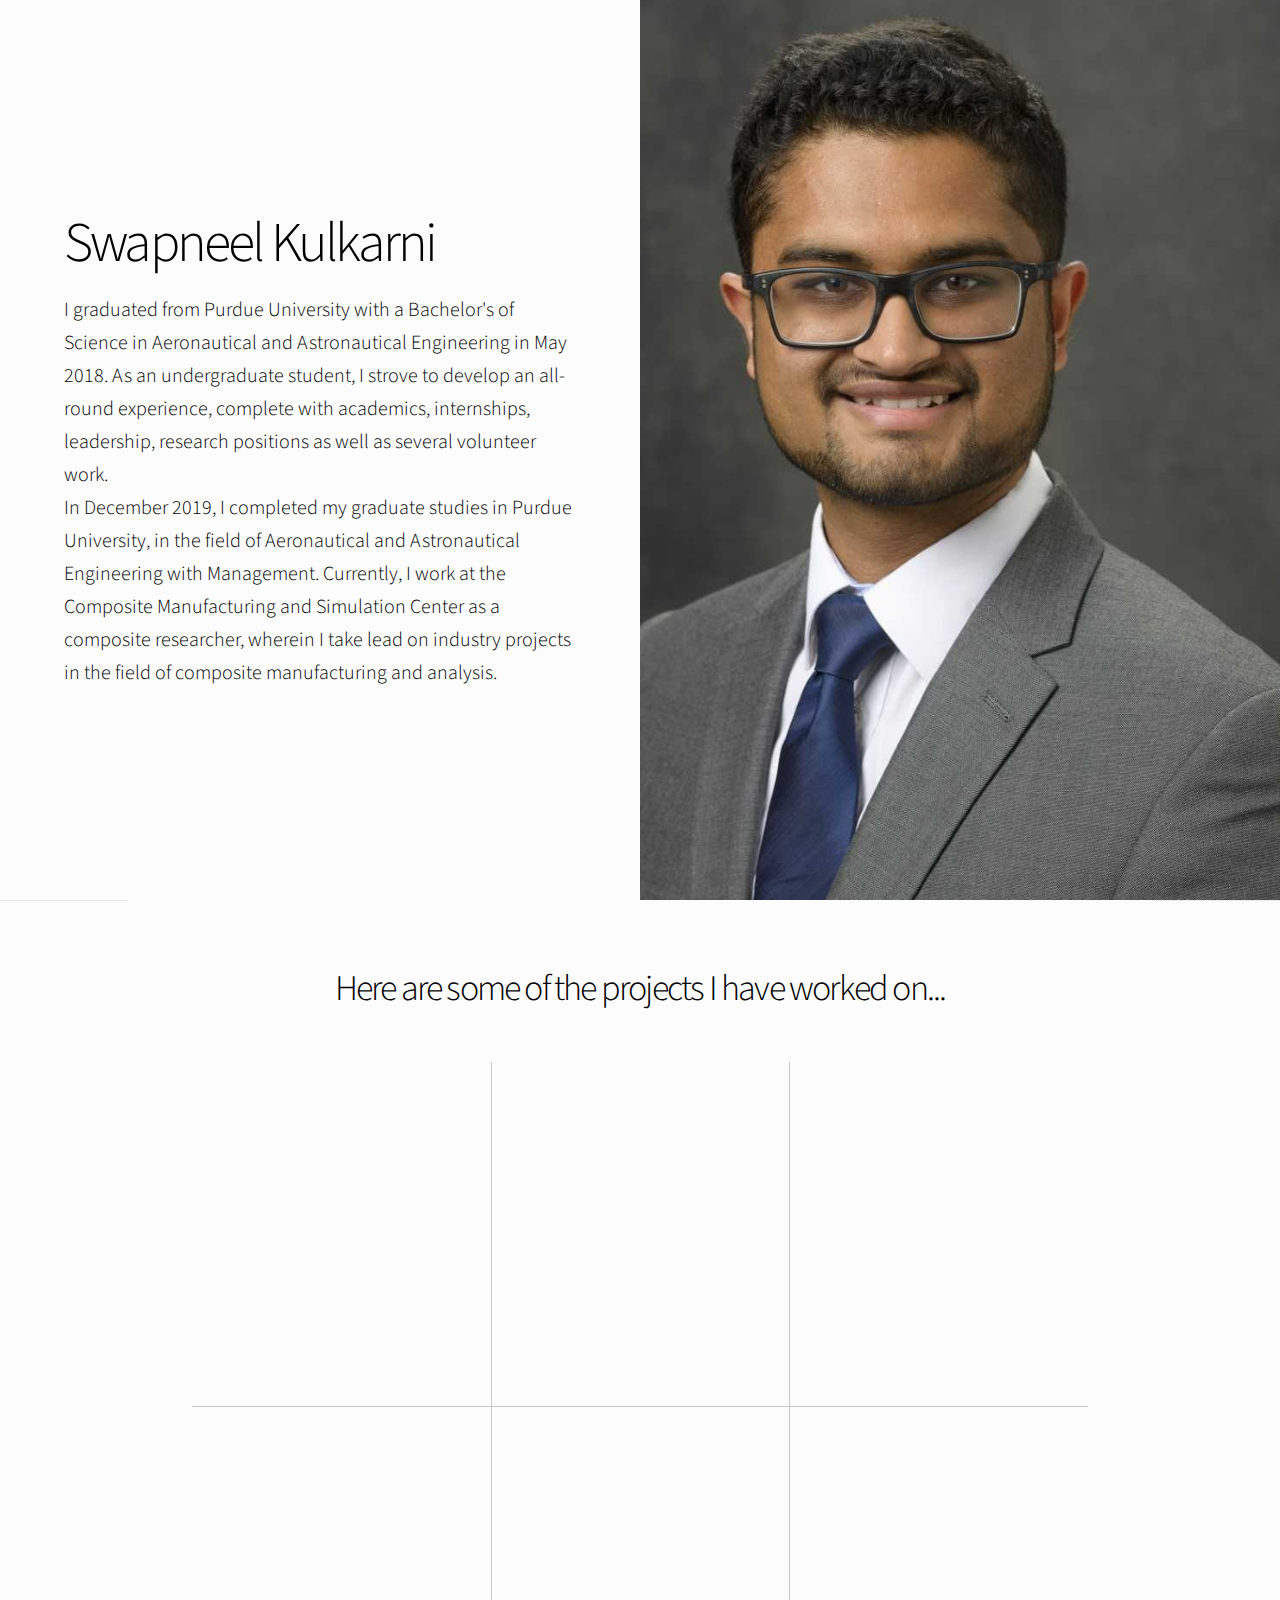
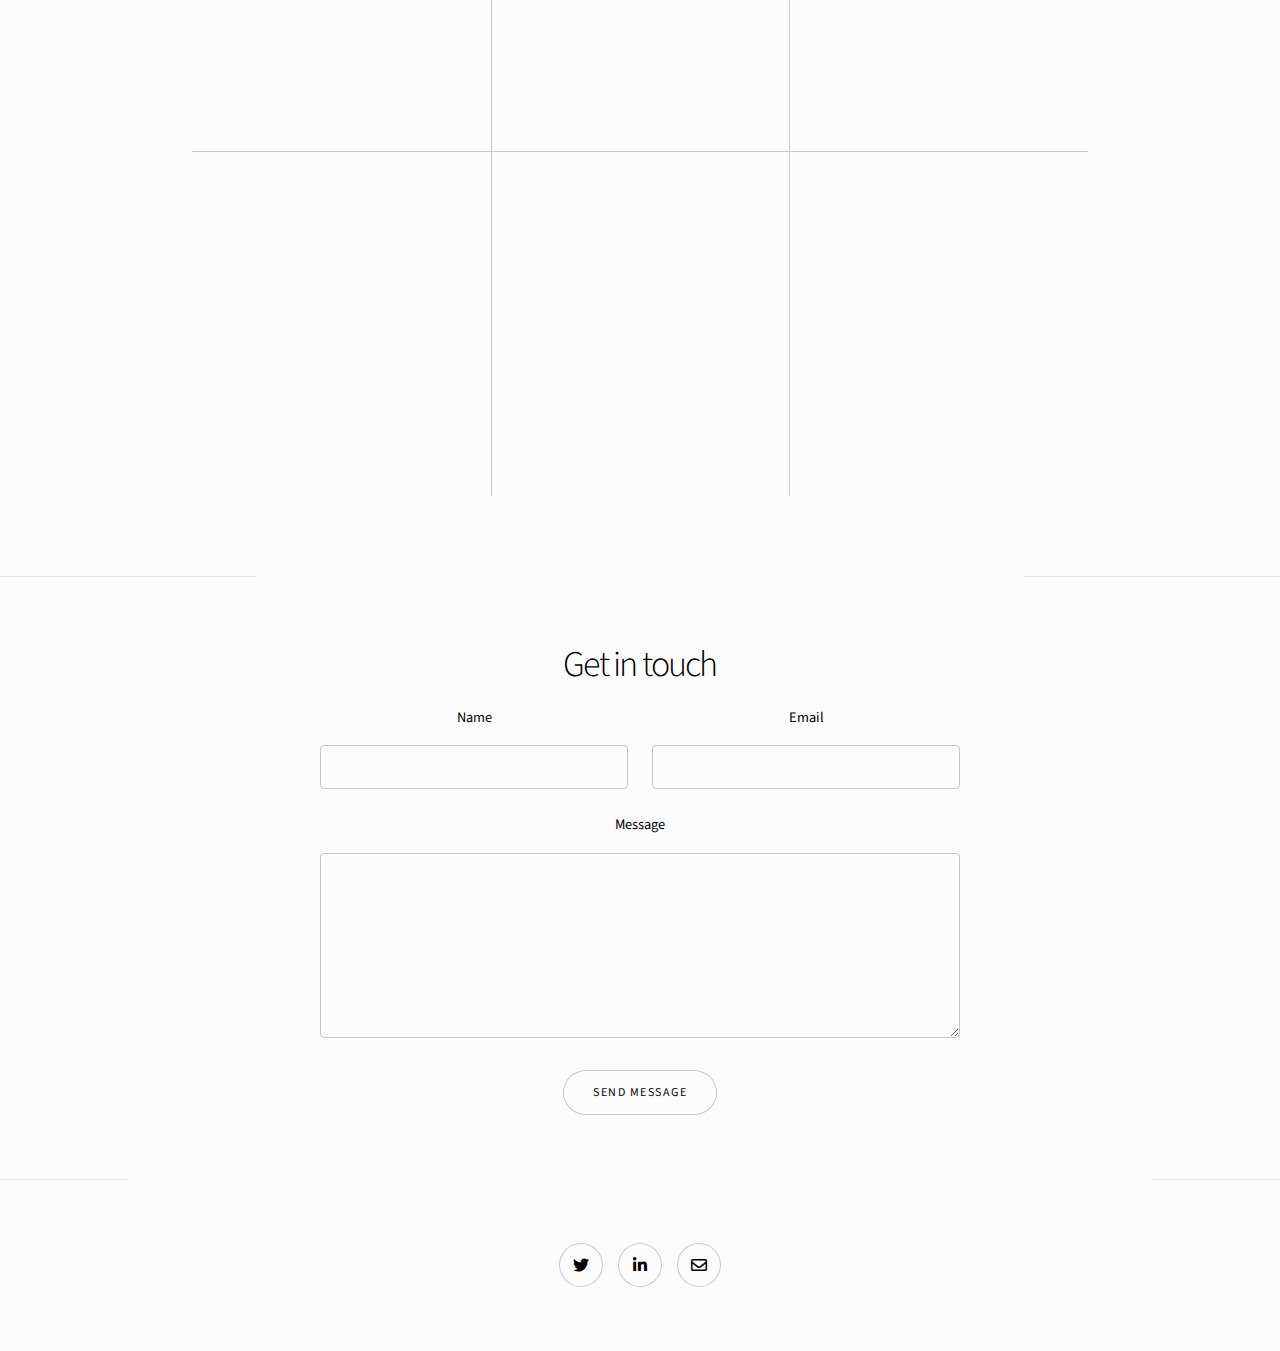
==== commit 0ad084c2: "Updated project cards" ====
--- a/index.html
+++ b/index.html
@@ -52,9 +52,8 @@
 				<h2>Here are some of the projects I have worked on...</h2>
 				<div class="items style1 medium onscroll-fade-in">
 					<section>
-						<h3>Composite Manufacturing and Simulation Center</h3>
-						<p>Lorem ipsum dolor sit amet, consectetur adipiscing elit. Morbi dui turpis, cursus eget orci
-							amet aliquam congue semper. Etiam eget ultrices risus nec tempor elit.</p>
+						<img id="project_image" src="images/IAMCI 7.8 CO-Molding.png" alt="">
+						<h3>IACMI 7.8 CO-MOLDING</h3>
 						<form >
 							
 								<input class="portfolio-details-button" type="button" value="Details" id="xyz">
@@ -63,53 +62,77 @@
 					</section>
 					
 					<section>
-						<h3>Composite Manufacturing and Simulation Center</h3>
-						<p>Lorem ipsum dolor sit amet, consectetur adipiscing elit. Morbi dui turpis, cursus eget orci
-							amet aliquam congue semper. Etiam eget ultrices risus nec tempor elit.</p>
-						<form>
-							<a href="#">
-								<input type="button" value="Details" class="portfolio-details-button">
-							</a>
-						</form>
-					</section>
-					<section>
-						<h3>Composite Manufacturing and Simulation Center</h3>
-						<p>Lorem ipsum dolor sit amet, consectetur adipiscing elit. Morbi dui turpis, cursus eget orci
-							amet aliquam congue semper. Etiam eget ultrices risus nec tempor elit.</p>
-						<form>
-							<a href="#">
-								<input type="button" value="Details" class="portfolio-details-button">
-							</a>
-						</form>
-					</section>
-					<section>
-						<h3>Composite Manufacturing and Simulation Center</h3>
-						<p>Lorem ipsum dolor sit amet, consectetur adipiscing elit. Morbi dui turpis, cursus eget orci
-							amet aliquam congue semper. Etiam eget ultrices risus nec tempor elit.</p>
-						<form>
-							<a href="#">
-								<input type="button" value="Details" class="portfolio-details-button">
-							</a>
-						</form>
-					</section>
-					<section>
-						<h3>Composite Manufacturing and Simulation Center</h3>
-						<p>Lorem ipsum dolor sit amet, consectetur adipiscing elit. Morbi dui turpis, cursus eget orci
-							amet aliquam congue semper. Etiam eget ultrices risus nec tempor elit.</p>
-						<form>
-							<a href="#">
-								<input type="button" value="Details" class="portfolio-details-button">
-							</a>
-						</form>
-					</section>
-					<section>
-						<h3>Composite Manufacturing and Simulation Center</h3>
-						<p>Lorem ipsum dolor sit amet, consectetur adipiscing elit. Morbi dui turpis, cursus eget orci
-							amet aliquam congue semper. Etiam eget ultrices risus nec tempor elit.</p>
-						<form>
-							<a href="#">
-								<input type="button" value="Details" class="portfolio-details-button">
-							</a>
+						<img id="project_image" src="images/IAMCI 7.8 CO-Molding.png" alt="">
+						<h3>IACMI 7.8 CO-MOLDING</h3>
+						<form >
+							
+								<input class="portfolio-details-button" type="button" value="Details" id="xyz">
+							
+						</form>
+					</section>
+					<section>
+						<img id="project_image" src="images/IAMCI 7.8 CO-Molding.png" alt="">
+						<h3>IACMI 7.8 CO-MOLDING</h3>
+						<form >
+							
+								<input class="portfolio-details-button" type="button" value="Details" id="xyz">
+							
+						</form>
+					</section>
+					<section>
+						<img id="project_image" src="images/IAMCI 7.8 CO-Molding.png" alt="">
+						<h3>IACMI 7.8 CO-MOLDING</h3>
+						<form >
+							
+								<input class="portfolio-details-button" type="button" value="Details" id="xyz">
+							
+						</form>
+					</section>
+					<section>
+						<img id="project_image" src="images/IAMCI 7.8 CO-Molding.png" alt="">
+						<h3>IACMI 7.8 CO-MOLDING</h3>
+						<form >
+							
+								<input class="portfolio-details-button" type="button" value="Details" id="xyz">
+							
+						</form>
+					</section>
+					<section>
+						<img id="project_image" src="images/IAMCI 7.8 CO-Molding.png" alt="">
+						<h3>IACMI 7.8 CO-MOLDING</h3>
+						<form >
+							
+								<input class="portfolio-details-button" type="button" value="Details" id="xyz">
+							
+						</form>
+					</section>
+
+					<section>
+						<img id="project_image" src="images/IAMCI 7.8 CO-Molding.png" alt="">
+						<h3>IACMI 7.8 CO-MOLDING</h3>
+						<form >
+							
+								<input class="portfolio-details-button" type="button" value="Details" id="xyz">
+							
+						</form>
+					</section>
+
+					<section>
+						<img id="project_image" src="images/IAMCI 7.8 CO-Molding.png" alt="">
+						<h3>IACMI 7.8 CO-MOLDING</h3>
+						<form >
+							
+								<input class="portfolio-details-button" type="button" value="Details" id="xyz">
+							
+						</form>
+					</section>
+					<section>
+						<img id="project_image" src="images/IAMCI 7.8 CO-Molding.png" alt="">
+						<h3>IACMI 7.8 CO-MOLDING</h3>
+						<form >
+							
+								<input class="portfolio-details-button" type="button" value="Details" id="xyz">
+							
 						</form>
 					</section>
 				</div>
@@ -119,33 +142,7 @@
 
 
 
-		<div class="modal">
-			<div class="blankpage">
-				<h2 class="lotitle">Lorem, ipsum dolor.</h2>
-				<p class="lotext">Lorem ipsum dolor sit amet consectetur, adipisicing elit. Provident at id voluptas
-					nostrum, omnis pariatur nam tenetur, distinctio reprehenderit vel laborum! Quas dolorem
-					recusandae repudiandae. Amet dolorum quis velit fugiat. Lorem ipsum dolor sit, amet
-					consectetur adipisicing elit. Reprehenderit, dignissimos. <br>Illum omnis, deserunt aut
-					veritatis accusantium nesciunt dicta officiis dolore sit quos reprehenderit impedit
-					temporibus ad quae voluptatem sequi libero! Lorem ipsum dolor sit amet consectetur,
-					adipisicing elit. Ad qui officiis deleniti perferendis eum obcaecati adipisci nihil.
-					<br>Commodi fuga necessitatibus, quis architecto, possimus nostrum, adipisci atque
-					aliquam recusandae temporibus quod?Lorem ipsum dolor sit amet, consectetur adipisicing
-					elit. Reprehenderit eveniet, qui expedita distinctio modi tenetur provident laboriosam
-					ea sunt incidunt illum eaque autem totam vel assumenda optio ipsum excepturi
-					minima!Lorem ipsum dolor sit amet consectetur, adipisicing elit. Provident at id
-					voluptas nostrum, omnis pariatur nam tenetur, distinctio reprehenderit vel laborum! Quas
-					dolorem recusandae repudiandae. Amet dolorum quis velit fugiat. Lorem ipsum dolor sit,
-					amet consectetur adipisicing elit. Reprehenderit, dignissimos. <br>Illum omnis, deserunt
-					aut veritatis accusantium nesciunt dicta officiis dolore sit quos reprehenderit impedit
-					temporibus ad quae voluptatem sequi libero! Lorem ipsum dolor sit amet consectetur,
-					adipisicing elit. Ad qui officiis deleniti perferendis eum obcaecati adipisci nihil.
-					<br>Commodi fuga necessitatibus, quis architecto, possimus nostrum, adipisci atque
-					aliquam recusandae temporibus quod?Lorem ipsum dolor sit amet, consectetur adipisicing
-					elit. Reprehenderit eveniet, qui expedita distinctio modi tenetur provident laboriosam
-					ea sunt incidunt illum eaque autem totam vel assumenda optio ipsum excepturi minima!</p>
-			</div>
-		</div>
+
 
 
 
--- a/assets/css/main.css
+++ b/assets/css/main.css
@@ -60,7 +60,11 @@
 	transform: translate(-50%, -5%);
 }
 
-
+#project_image {
+	width: 100%;
+	height: auto;
+	margin-bottom: 10px;
+}
 
 ol, ul {
 	list-style: none;
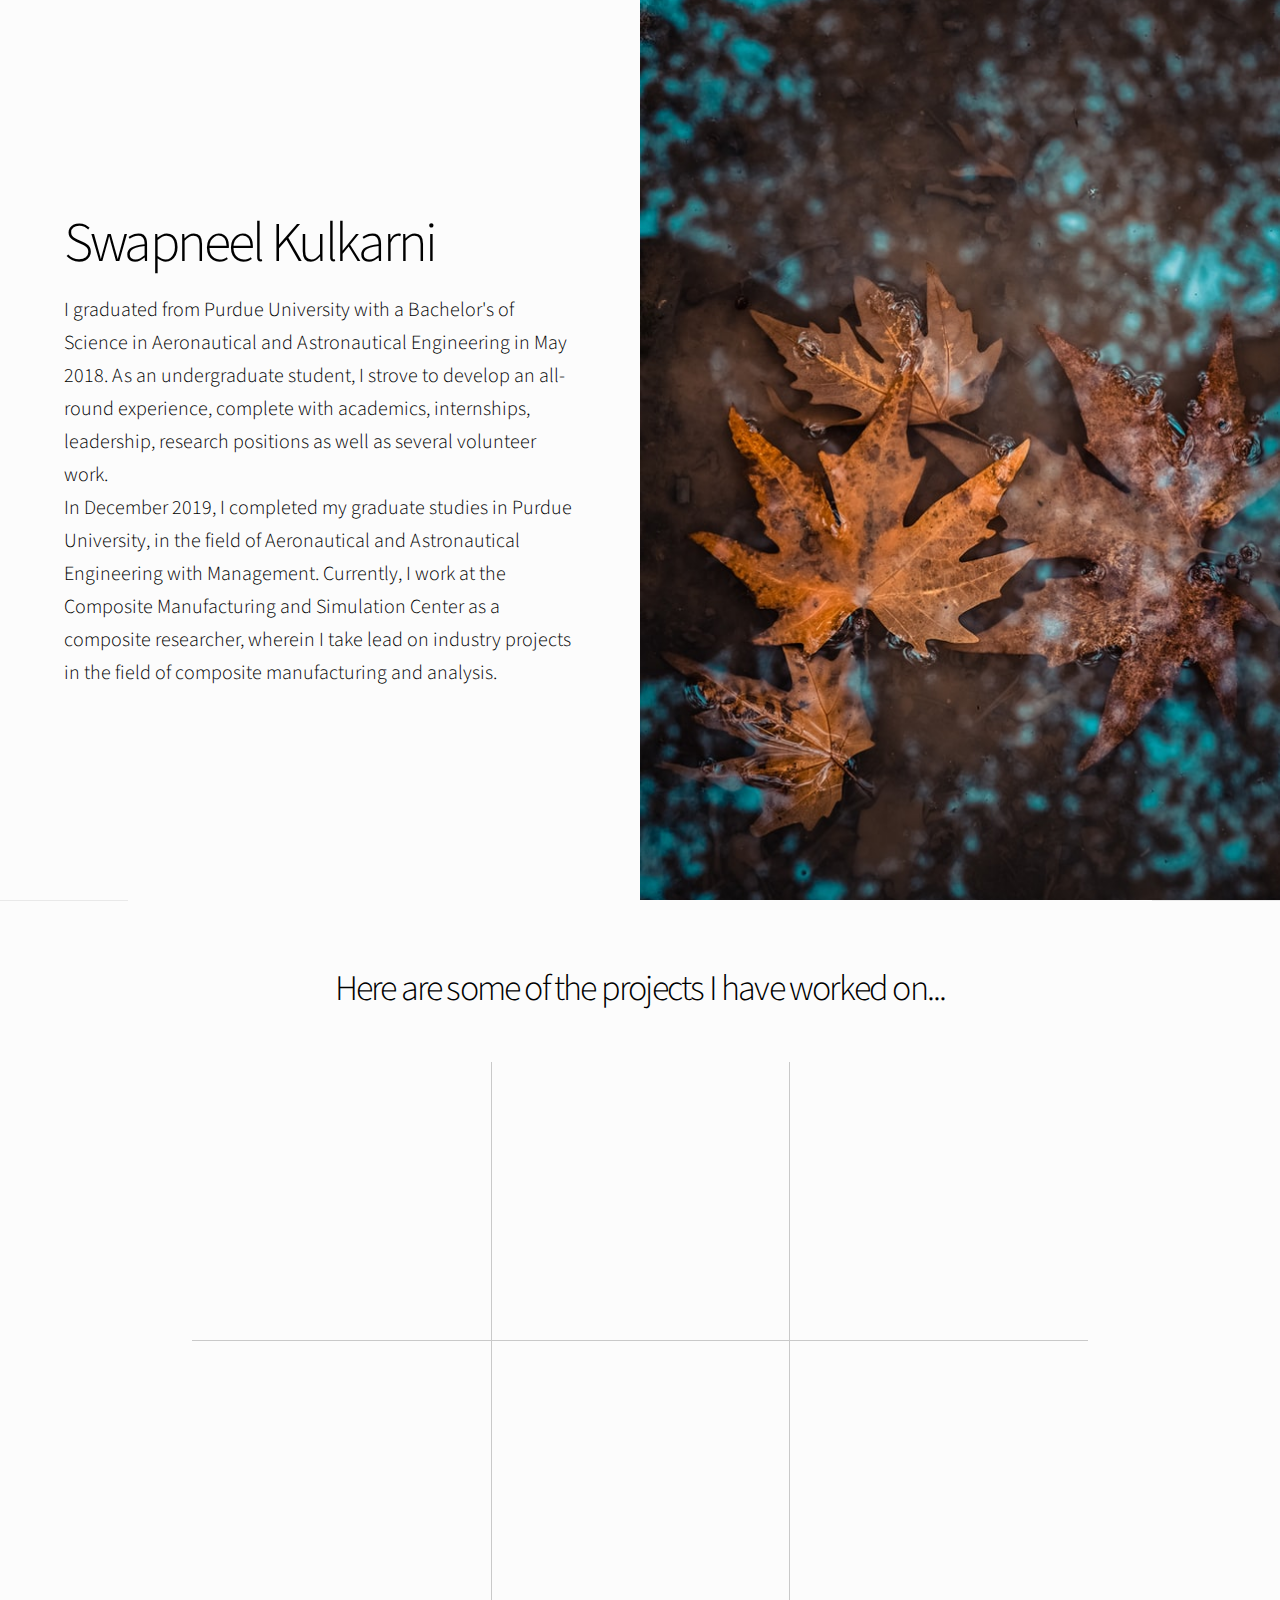
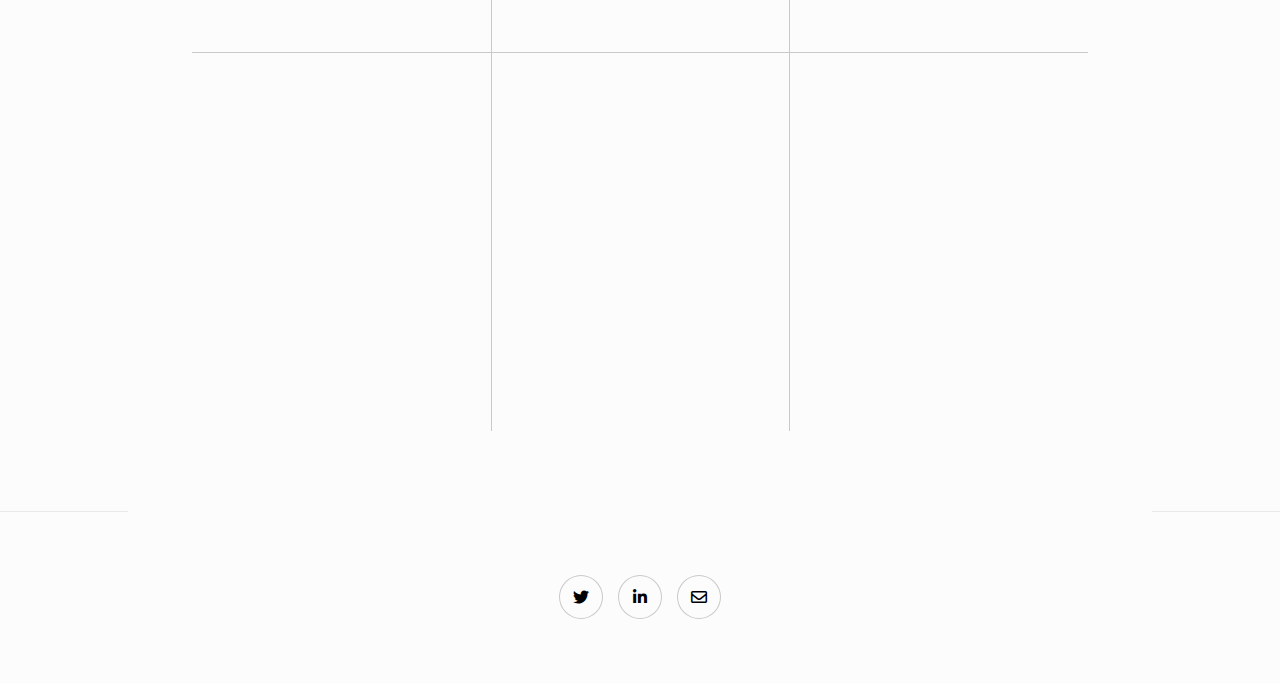
==== commit 4827cb5f: "Completed home page" ====
--- a/index.html
+++ b/index.html
@@ -1,13 +1,8 @@
 <!DOCTYPE HTML>
-<!--
-	Story by HTML5 UP
-	html5up.net | @ajlkn
-	Free for personal and commercial use under the CCA 3.0 license (html5up.net/license)
--->
 <html>
 
 <head>
-	<title>Story by HTML5 UP</title>
+	<title>Swapneel Kulkarni</title>
 	<meta charset="utf-8" />
 	<meta name="viewport" content="width=device-width, initial-scale=1, user-scalable=no" />
 	<link rel="stylesheet" href="assets/css/main.css" />
@@ -39,7 +34,7 @@
 
 			</div>
 			<div class="image">
-				<img src="images/Professional Photo2.jpg" alt="" />
+				<img src="images/autumn.jpeg" alt="" />
 			</div>
 		</section>
 
@@ -54,86 +49,49 @@
 					<section>
 						<img id="project_image" src="images/IAMCI 7.8 CO-Molding.png" alt="">
 						<h3>IACMI 7.8 CO-MOLDING</h3>
-						<form >
-							
-								<input class="portfolio-details-button" type="button" value="Details" id="xyz">
-							
-						</form>
 					</section>
 					
 					<section>
-						<img id="project_image" src="images/IAMCI 7.8 CO-Molding.png" alt="">
-						<h3>IACMI 7.8 CO-MOLDING</h3>
-						<form >
-							
-								<input class="portfolio-details-button" type="button" value="Details" id="xyz">
-							
-						</form>
+						<img id="project_image" src="images/COMPACT MUON SOLENOID (CMS) – CERN.jpg" alt="">
+						<h3>COMPACT MUON SOLENOID (CMS) – CERN</h3>
+
 					</section>
 					<section>
-						<img id="project_image" src="images/IAMCI 7.8 CO-Molding.png" alt="">
-						<h3>IACMI 7.8 CO-MOLDING</h3>
-						<form >
-							
-								<input class="portfolio-details-button" type="button" value="Details" id="xyz">
-							
-						</form>
+						<img id="project_image" src="images/Research-Paper-Writing.jpeg" alt="">
+						<h3>PUBLICATION</h3>
+
 					</section>
 					<section>
-						<img id="project_image" src="images/IAMCI 7.8 CO-Molding.png" alt="">
-						<h3>IACMI 7.8 CO-MOLDING</h3>
-						<form >
-							
-								<input class="portfolio-details-button" type="button" value="Details" id="xyz">
-							
-						</form>
+						<img id="project_image" src="images/SOLIDWORKS SIMULATION PROJECTS.png" alt="">
+						<h3>SOLIDWORKS SIMULATION PROJECTS</h3>
+
 					</section>
 					<section>
-						<img id="project_image" src="images/IAMCI 7.8 CO-Molding.png" alt="">
-						<h3>IACMI 7.8 CO-MOLDING</h3>
-						<form >
-							
-								<input class="portfolio-details-button" type="button" value="Details" id="xyz">
-							
-						</form>
+						<img id="project_image" src="images/QUADCOPTER UAV DRONE DESIGN – SOLIDWORKS.png" alt="">
+						<h3>QUADCOPTER UAV DRONE DESIGN – SOLIDWORKS</h3>
+
 					</section>
 					<section>
-						<img id="project_image" src="images/IAMCI 7.8 CO-Molding.png" alt="">
-						<h3>IACMI 7.8 CO-MOLDING</h3>
-						<form >
-							
-								<input class="portfolio-details-button" type="button" value="Details" id="xyz">
-							
-						</form>
+						<img id="project_image" src="images/ADVANCED COMPOSITE MANUFACTURING.png" alt="">
+						<h3>ADVANCED COMPOSITE MANUFACTURING</h3>
+
 					</section>
 
 					<section>
-						<img id="project_image" src="images/IAMCI 7.8 CO-Molding.png" alt="">
-						<h3>IACMI 7.8 CO-MOLDING</h3>
-						<form >
-							
-								<input class="portfolio-details-button" type="button" value="Details" id="xyz">
-							
-						</form>
+						<img id="project_image" src="images/CHARACTERIZATION OF ADVANCED COMPOSITES.png" alt="">
+						<h3>CHARACTERIZATION OF ADVANCED COMPOSITES</h3>
+
 					</section>
 
 					<section>
-						<img id="project_image" src="images/IAMCI 7.8 CO-Molding.png" alt="">
-						<h3>IACMI 7.8 CO-MOLDING</h3>
-						<form >
-							
-								<input class="portfolio-details-button" type="button" value="Details" id="xyz">
-							
-						</form>
+						<img id="project_image" src="images/FEA SIMULATION OF HA420 HONDA AIRCRAFT WING DESIGN.png" alt="">
+						<h3>FEA SIMULATION OF HA420 HONDA AIRCRAFT WING DESIGN</h3>
+
 					</section>
 					<section>
-						<img id="project_image" src="images/IAMCI 7.8 CO-Molding.png" alt="">
-						<h3>IACMI 7.8 CO-MOLDING</h3>
-						<form >
-							
-								<input class="portfolio-details-button" type="button" value="Details" id="xyz">
-							
-						</form>
+						<img id="project_image" src="images/MULTI-OBJECTIVE DESIGN OPTIMIZATION OF SANDWICH BEAM UNDER 3-POINT BENDING TEST.png" alt="">
+						<h3>MULTI-OBJECTIVE DESIGN OPTIMIZATION OF SANDWICH BEAM UNDER 3-POINT BENDING TEST</h3>
+
 					</section>
 				</div>
 			</div>
@@ -146,7 +104,7 @@
 
 
 
-		<!-- Seven -->
+		<!-- Seven 
 		<section class="wrapper style1 align-center">
 			<div class="inner medium">
 				<h2>Get in touch</h2>
@@ -172,6 +130,8 @@
 
 			</div>
 		</section>
+
+	-->
 
 		<!-- Footer -->
 		<footer class="wrapper style1 align-center">
--- a/assets/css/main.css
+++ b/assets/css/main.css
@@ -62,9 +62,10 @@
 
 #project_image {
 	width: 100%;
-	height: auto;
+	height: 140px;
 	margin-bottom: 10px;
 }
+
 
 ol, ul {
 	list-style: none;
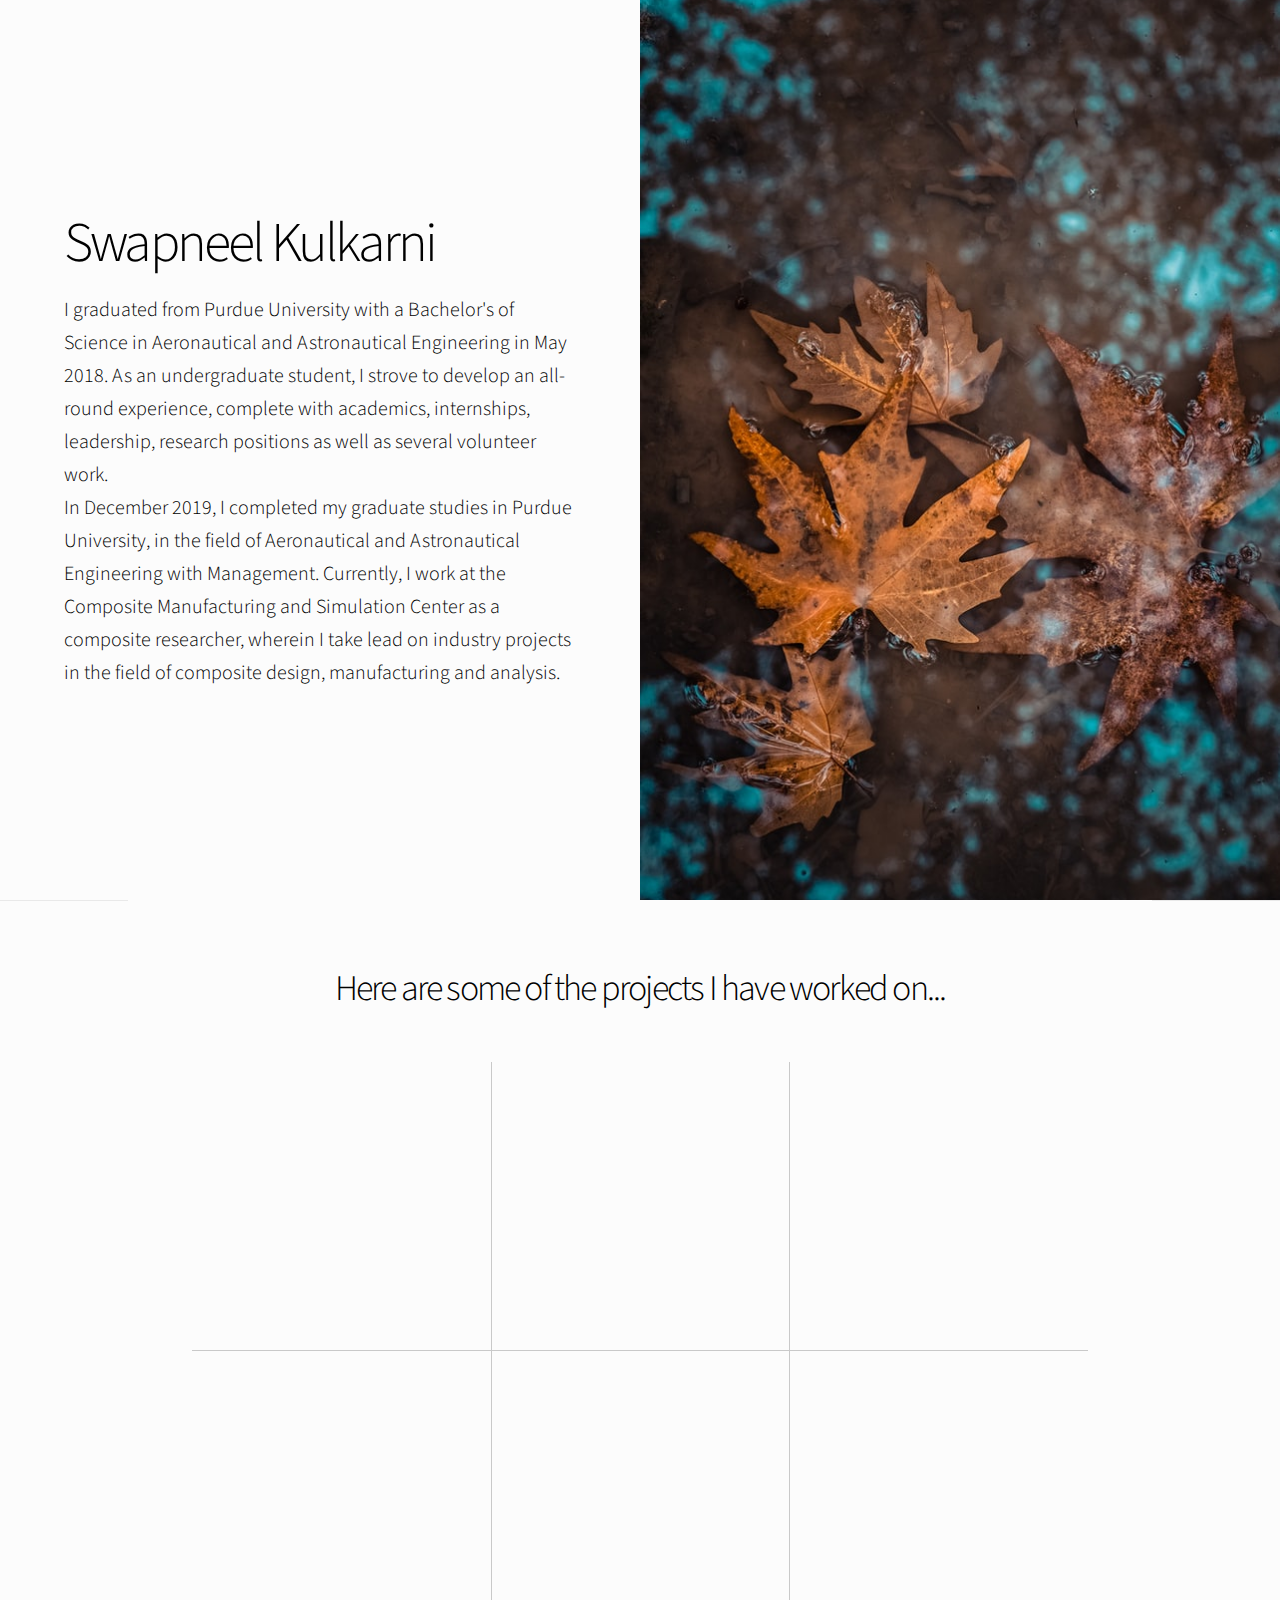
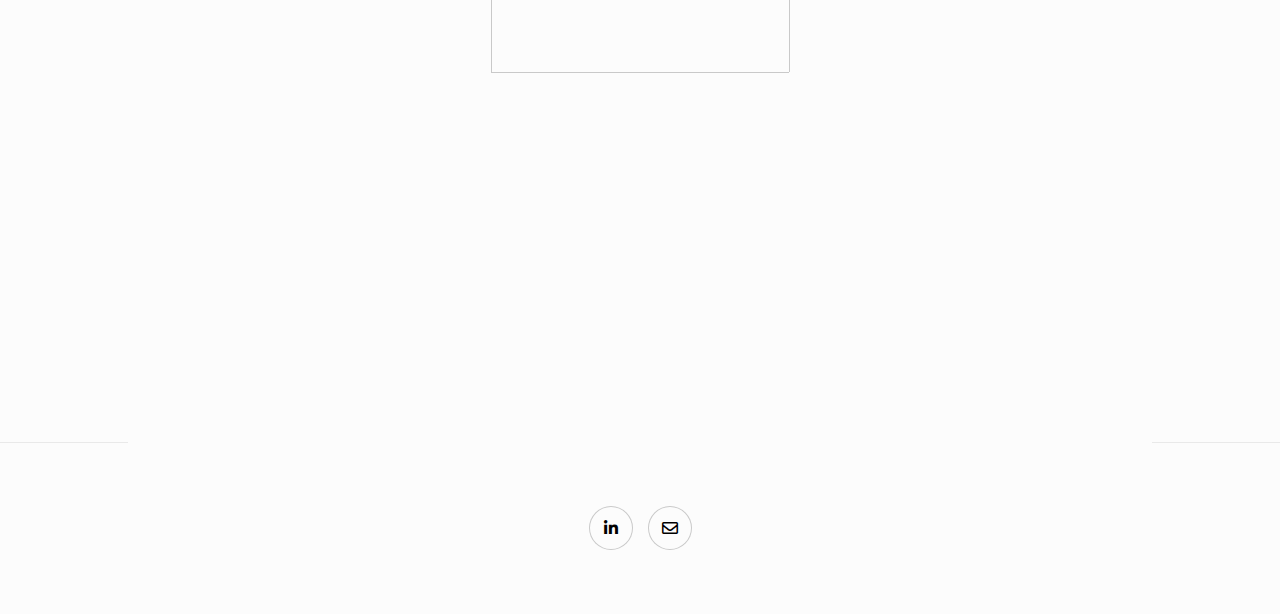
==== commit 4b07f3a7: "Project pages created" ====
--- a/index.html
+++ b/index.html
@@ -28,7 +28,7 @@
 					In December 2019, I completed my graduate studies in Purdue University, in the field of Aeronautical
 					and Astronautical Engineering with Management. Currently, I work at the Composite Manufacturing and
 					Simulation Center as a composite researcher, wherein I take lead on industry projects in the field
-					of composite manufacturing and analysis.<br>
+					of composite design, manufacturing and analysis.<br>
 
 				</p>
 
@@ -47,45 +47,46 @@
 				<h2>Here are some of the projects I have worked on...</h2>
 				<div class="items style1 medium onscroll-fade-in">
 					<section>
-						<img id="project_image" src="images/IAMCI 7.8 CO-Molding.png" alt="">
-						<h3>IACMI 7.8 CO-MOLDING</h3>
+						<a href="/IAMCI.html"><img id="project_image" src="images/IAMCI 7.8 CO-Molding.png" alt=""></a>
+						<a href="/IAMCI.html"><h3>IACMI 7.8 CO-MOLDING</h3></a>
 					</section>
 					
 					<section>
-						<img id="project_image" src="images/COMPACT MUON SOLENOID (CMS) – CERN.jpg" alt="">
-						<h3>COMPACT MUON SOLENOID (CMS) – CERN</h3>
+						<a href="/CMS.html"><img id="project_image" src="images/CMS_alt.jpeg" alt=""></a>
+						<a href="/CMS.html"><h3>COMPACT MUON SOLENOID (CMS) – CERN</h3></a>
 
 					</section>
 					<section>
-						<img id="project_image" src="images/Research-Paper-Writing.jpeg" alt="">
-						<h3>PUBLICATION</h3>
+						<a href="/Publication.html"><img id="project_image" src="images/Research-Paper-Writing.jpeg" alt=""></a>
+						<a href="/Publication.html"><h3>PUBLICATION</h3></a>
 
 					</section>
 					<section>
-						<img id="project_image" src="images/SOLIDWORKS SIMULATION PROJECTS.png" alt="">
-						<h3>SOLIDWORKS SIMULATION PROJECTS</h3>
+						<a href="/Solidworks.html"><img id="project_image" src="images/SOLIDWORKS SIMULATION PROJECTS.png" alt=""></a>
+						<a href="/Solidworks.html"><h3>SOLIDWORKS SIMULATION PROJECTS</h3></a>
 
 					</section>
 					<section>
-						<img id="project_image" src="images/QUADCOPTER UAV DRONE DESIGN – SOLIDWORKS.png" alt="">
-						<h3>QUADCOPTER UAV DRONE DESIGN – SOLIDWORKS</h3>
+						<a href="/Quadcopter.html"><img id="project_image" src="images/QUADCOPTER UAV DRONE DESIGN – SOLIDWORKS.png" alt=""></a>
+						<a href="/Quadcopter.html"><h3>QUADCOPTER UAV DRONE DESIGN – SOLIDWORKS</h3></a>
 
 					</section>
 					<section>
-						<img id="project_image" src="images/ADVANCED COMPOSITE MANUFACTURING.png" alt="">
-						<h3>ADVANCED COMPOSITE MANUFACTURING</h3>
+						<a href="/Advanced_Composite_Manufacturing.html"><img id="project_image" src="images/ADVANCED COMPOSITE MANUFACTURING.png" alt=""></a>
+						<a href="/Advanced_Composite_Manufacturing.html"><h3>ADVANCED COMPOSITE MANUFACTURING</h3></a>
 
 					</section>
 
 					<section>
-						<img id="project_image" src="images/CHARACTERIZATION OF ADVANCED COMPOSITES.png" alt="">
-						<h3>CHARACTERIZATION OF ADVANCED COMPOSITES</h3>
+						<a href="/Characterization_of_advanced_composites.html"><img id="project_image" src="images/CHARACTERIZATION OF ADVANCED COMPOSITES.png" alt=""></a>
+						<a href="/Characterization_of_advanced_composites.html"><h3>CHARACTERIZATION OF ADVANCED COMPOSITES</h3></a>
 
 					</section>
 
+					<!--
 					<section>
-						<img id="project_image" src="images/FEA SIMULATION OF HA420 HONDA AIRCRAFT WING DESIGN.png" alt="">
-						<h3>FEA SIMULATION OF HA420 HONDA AIRCRAFT WING DESIGN</h3>
+						<a href="FEA_simulation.html"><img id="project_image" src="images/FEA SIMULATION OF HA420 HONDA AIRCRAFT WING DESIGN.png" alt=""></a>
+						<a href="FEA_simulation.html"><h3>FEA SIMULATION OF HA420 HONDA AIRCRAFT WING DESIGN</h3></a>
 
 					</section>
 					<section>
@@ -93,6 +94,7 @@
 						<h3>MULTI-OBJECTIVE DESIGN OPTIMIZATION OF SANDWICH BEAM UNDER 3-POINT BENDING TEST</h3>
 
 					</section>
+					-->
 				</div>
 			</div>
 		</section>
@@ -137,7 +139,6 @@
 		<footer class="wrapper style1 align-center">
 			<div class="inner">
 				<ul class="icons">
-					<li><a href="#" class="icon brands style2 fa-twitter"><span class="label">Twitter</span></a></li>
 					<li><a href="https://www.linkedin.com/in/swapneel-kulkarni/"
 							class="icon brands style2 fa-linkedin-in"><span class="label">LinkedIn</span></a></li>
 					<li><a href="#" class="icon style2 fa-envelope"><span class="label">Email</span></a></li>
--- a/assets/css/main.css
+++ b/assets/css/main.css
@@ -60,15 +60,58 @@
 	transform: translate(-50%, -5%);
 }
 
+#image_sticky {
+	position: -webkit-sticky;  
+	position: sticky;	
+	top: 0;
+	z-index: 0;
+	opacity: 0.7;
+	width: 60px;
+	height: auto;
+	padding-right: 30px;
+	padding-top: 30px;
+  }
+
+#project_title {
+	text-align: center;
+	margin-top: 0px;
+	font-size: 32px;
+}
+
+#project_title_image {
+	display: block;
+	margin-left: auto;
+	margin-right: auto;
+	width: 200px;
+	height: auto;
+
+}
+#project_certificate_image {
+	padding: 40px 70px 40px 70px;
+	width: 100%;
+	height: auto;
+}
+
+#project_description_summary {
+	margin: 0px 100px 0px 100px;
+	font-size: 14px;
+}
+
+#project_description {
+	margin: 25px 100px 25px 100px;
+	font-size: 14px;
+}
+
+#summary {
+	margin: 0px 100px 0px 110px;
+	font-size: 14px;
+}
+
 #project_image {
 	width: 100%;
 	height: 140px;
+	margin-top: 10px;
 	margin-bottom: 10px;
-}
-
-
-ol, ul {
-	list-style: none;
 }
 
 blockquote, q {
